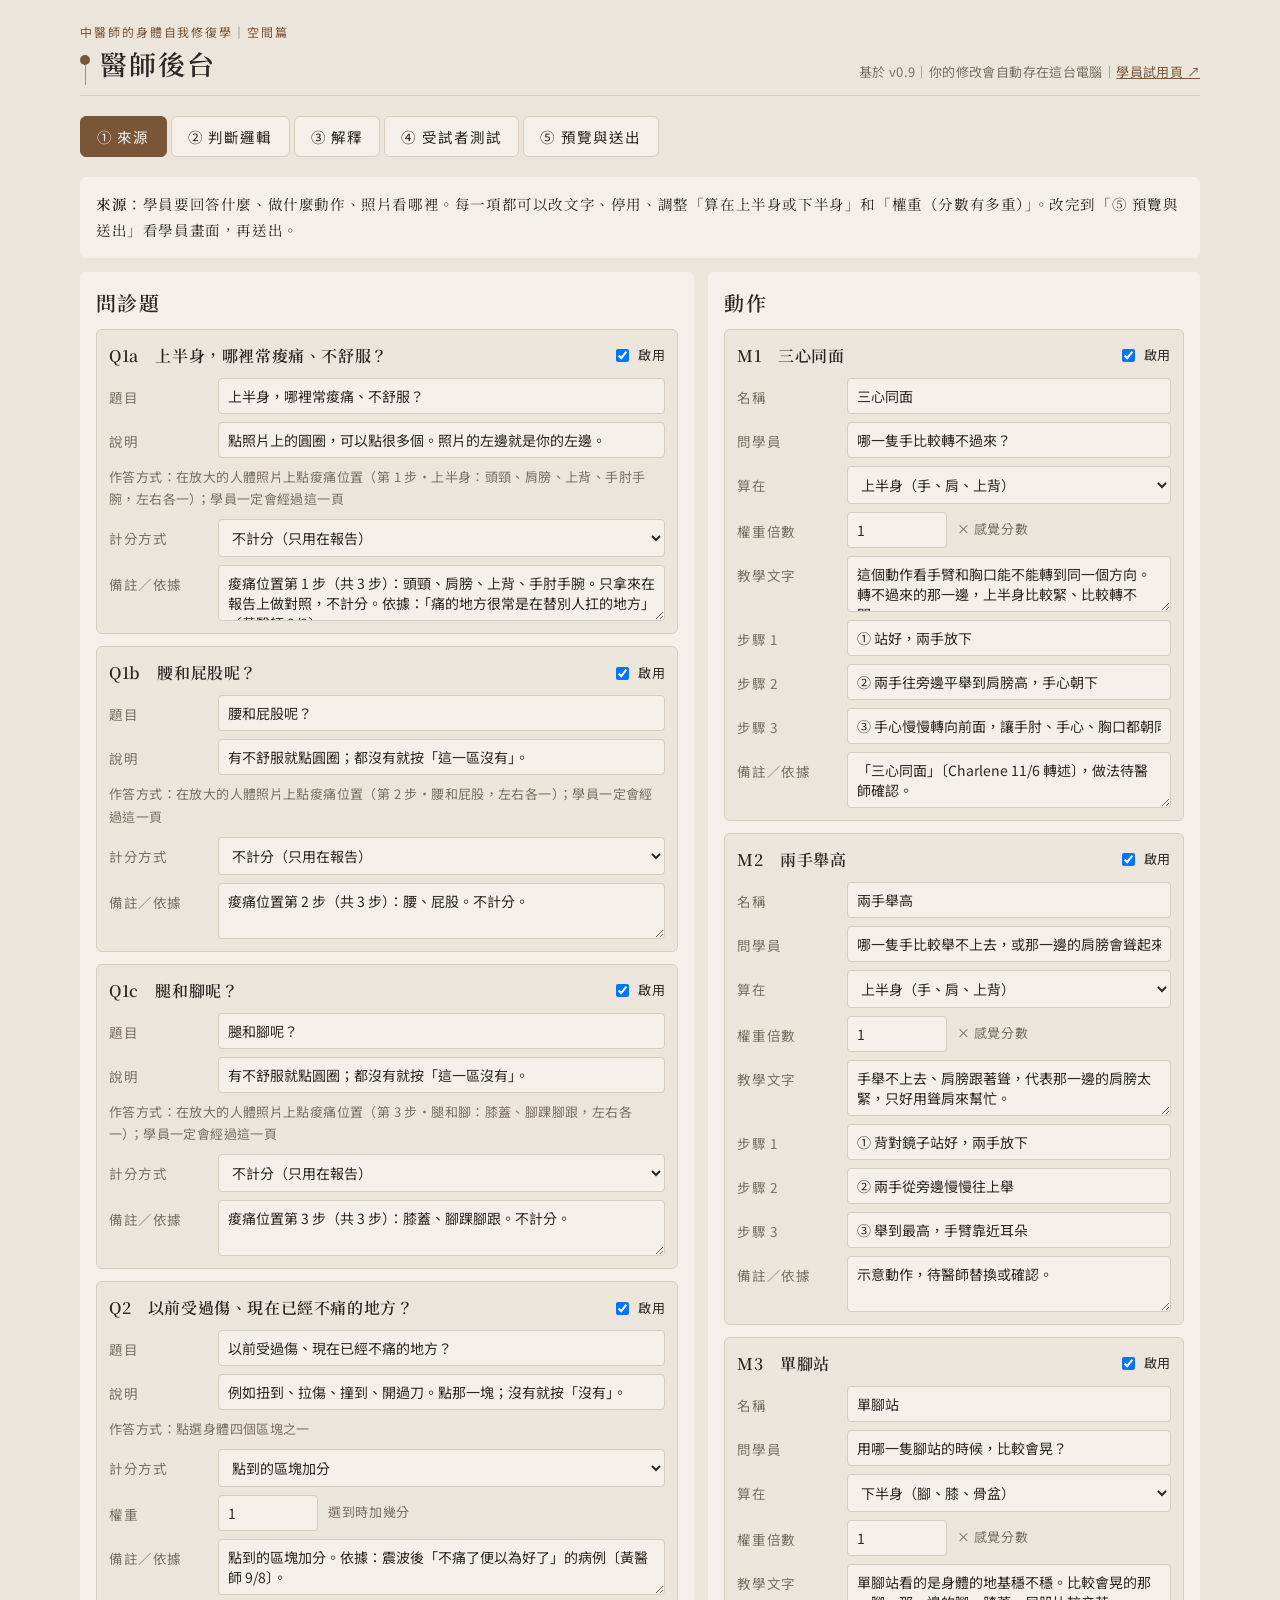
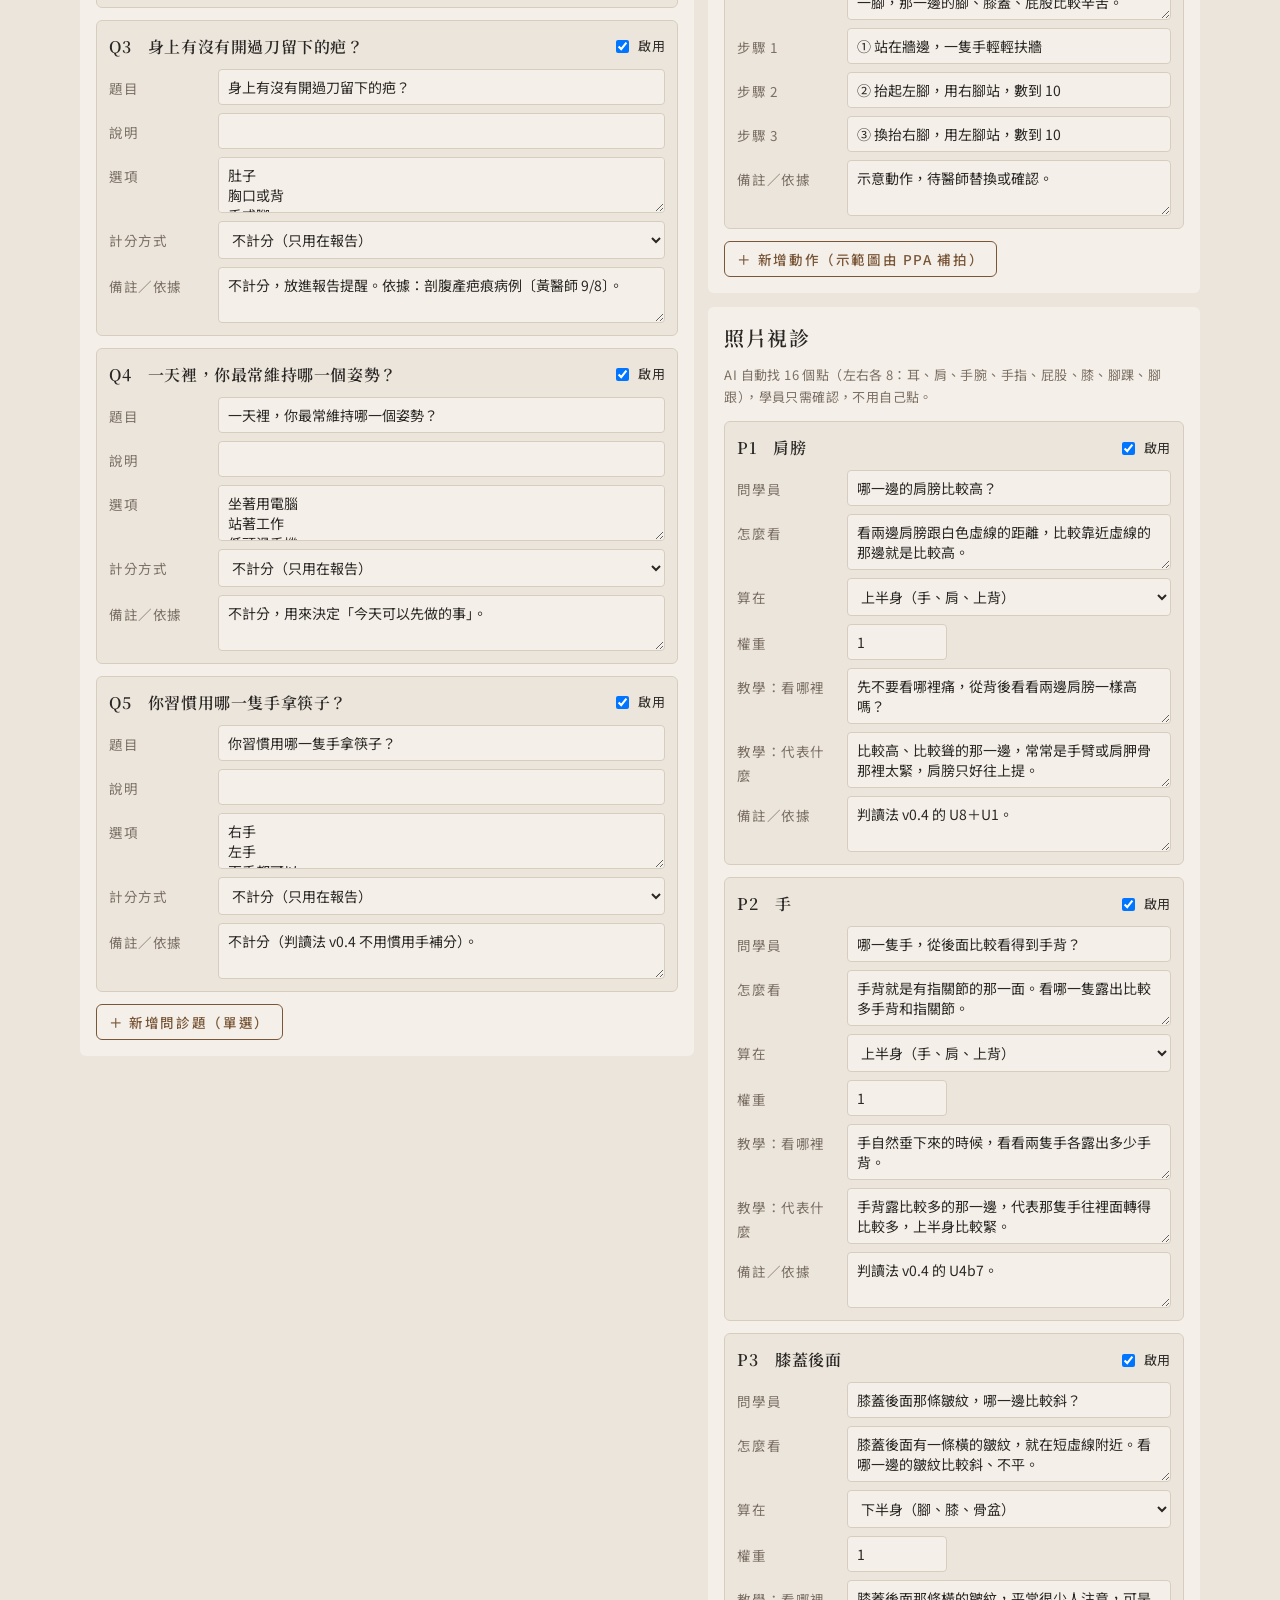
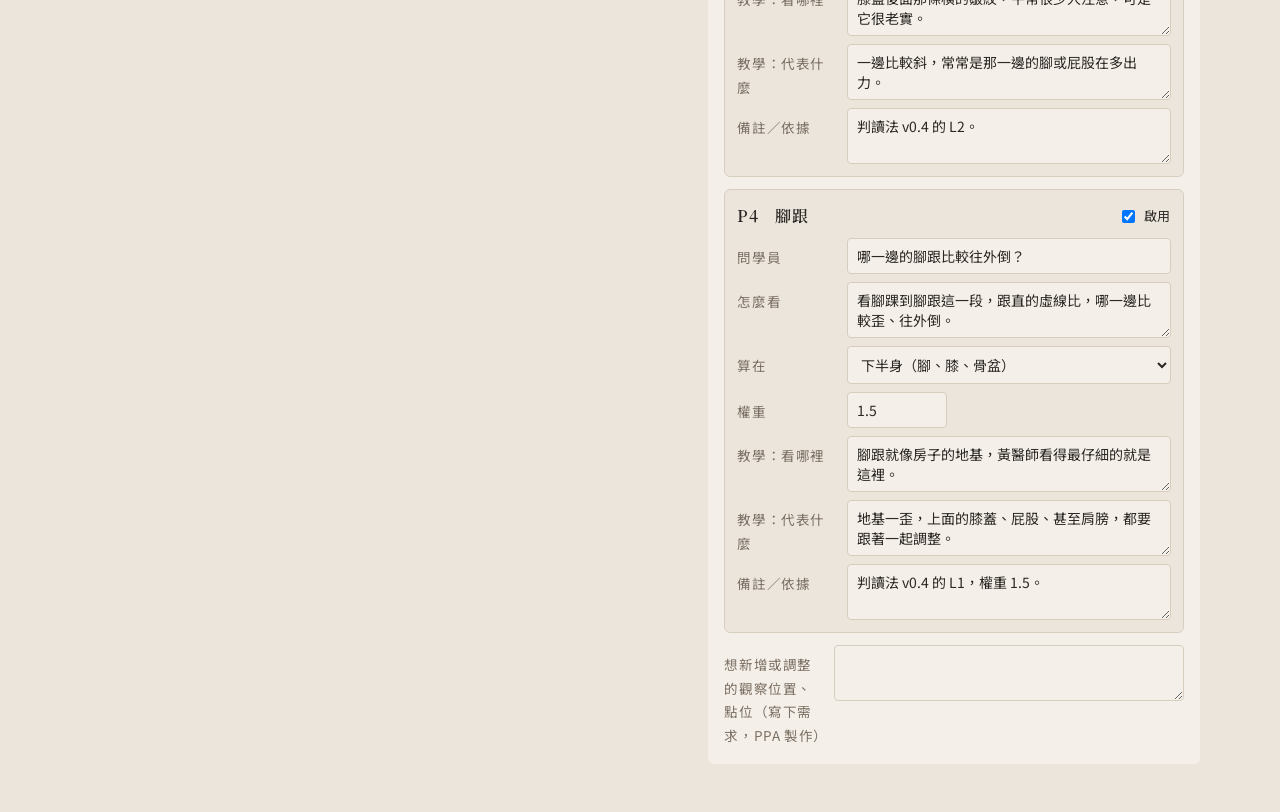
==== doctor.html @ a57c7f69 "v0.9：痠痛位置改成三個必經步驟（上半身→腰和屁股→腿和腳），醫師後台與舊草稿同步 Co-Authored-By: Claude Opus 5.5 <noreply@anthropic.com>" ====
<!doctype html>
<html lang="zh-Hant">
<head>
<meta charset="utf-8">
<meta name="viewport" content="width=device-width,initial-scale=1,viewport-fit=cover">
<title>時空身體地圖・空間篇｜醫師後台</title>
<meta name="robots" content="noindex">
<link rel="stylesheet" href="https://fonts.googleapis.com/css2?family=Noto+Sans+TC:wght@400;500&family=Noto+Serif+TC:wght@400;500;600&display=swap">
<link rel="stylesheet" href="style.css">
<style>
body{font-size:15px;padding-bottom:40px}
.wrap{max-width:1120px;margin:0 auto;display:flex;flex-direction:column;gap:14px}
.hd{display:flex;flex-wrap:wrap;justify-content:space-between;align-items:flex-end;gap:10px;border-bottom:1px solid var(--line);padding-bottom:12px}
.tabs{display:flex;gap:4px;flex-wrap:wrap;position:sticky;top:0;z-index:5;background:var(--bg);padding:6px 0}
.tabs button{font-family:var(--fu);font-size:14.5px;letter-spacing:.08em;background:var(--paper);color:var(--ink);border:1px solid var(--line);border-radius:6px;padding:9px 16px;cursor:pointer}
.tabs button[aria-pressed="true"]{background:var(--brown);color:var(--paper);border-color:var(--brown)}
.intro{background:var(--paper);border-radius:6px;padding:14px 16px;font-size:14.5px;line-height:1.8}
.grid2{display:grid;grid-template-columns:minmax(0,1.25fr) minmax(0,1fr);gap:14px;align-items:start}
.sec{background:var(--paper);border-radius:6px;padding:16px;display:flex;flex-direction:column;gap:12px}
.item{border:1px solid var(--line);border-radius:6px;padding:12px;display:flex;flex-direction:column;gap:8px;background:var(--bg)}
.item.off{opacity:.55}
.item .ih{display:flex;justify-content:space-between;align-items:center;gap:8px;flex-wrap:wrap}
.item .ih b{font-size:16px}
.f{display:grid;grid-template-columns:7.5em 1fr;gap:8px;align-items:start;font-family:var(--fu);font-size:13.5px}
.f>span{color:var(--muted);padding-top:8px}
.f input[type=text],.f input[type=number],.f select,.f textarea{font-family:var(--fu);font-size:14px;width:100%;border:1px solid var(--line);border-radius:4px;padding:7px 9px;background:var(--paper);color:var(--ink)}
.f textarea{min-height:56px}
.f input[type=number]{width:100px}
.inl{display:flex;gap:10px;align-items:center;flex-wrap:wrap}
.tog{font-family:var(--fu);font-size:13px;display:inline-flex;gap:6px;align-items:center;cursor:pointer}
pre.rule{background:#2b2420;color:#f1e4d0;border-radius:6px;padding:14px;font-family:ui-monospace,Menlo,monospace;font-size:12.5px;line-height:1.7;white-space:pre-wrap;margin:0;letter-spacing:0}
.sticky{position:sticky;top:56px}
.addbtn{align-self:flex-start}
.cmpgrid{display:grid;grid-template-columns:repeat(auto-fit,minmax(200px,1fr));gap:10px}
.cmpgrid figure{margin:0;display:flex;flex-direction:column;gap:4px;font-family:var(--fu);font-size:13px}
.cmpgrid img{width:100%;border-radius:4px}
.seg{display:flex;gap:4px}
.seg button{flex:1;font-family:var(--fu);font-size:13px;background:var(--soft);border:1px solid transparent;border-radius:4px;padding:6px;cursor:pointer;color:var(--ink)}
.seg button[aria-pressed="true"]{background:var(--brown2);border-color:var(--brown)}
.tbl{width:100%;border-collapse:collapse;font-family:var(--fu);font-size:13px}
.tbl th,.tbl td{border-bottom:1px solid var(--line);padding:6px;text-align:left;vertical-align:top}
.ok{color:#3c7a4e} .bad{color:#b1463a}
.kpi{display:flex;gap:10px;flex-wrap:wrap}
.kpi div{background:var(--soft);border-radius:6px;padding:10px 14px;font-family:var(--fu);font-size:13px;color:var(--muted)}
.kpi b{display:block;font-size:24px;color:var(--ink);font-weight:500}
.diff{font-family:var(--fu);font-size:13px;white-space:pre-wrap;background:var(--soft);border-radius:6px;padding:12px;max-height:340px;overflow:auto;line-height:1.7}
#cv{max-width:100%;max-height:420px;display:block;border-radius:6px}
@media (max-width:860px){.grid2{grid-template-columns:1fr}.sticky{position:static}}
</style>
</head>
<body>
<div class="wrap" id="app"></div>
<script src="config.js"></script>
<script src="engine.js"></script>
<script>
const DRAFT='sk_cfg_draft', TESTS='sk_doc_tests';
let CFG = migrateCfg(ls(DRAFT)) || clone(window.DEFAULT_CONFIG);
const D = window.DEFAULT_CONFIG;
const T = {tab:'src', by: ls('sk_doc_name')||'', img:null, lm:null, crops:null, cmp:{}, a:{}, mv:{}, code:'', docJ:null, note:''};
Tele.init(CFG.version+'-doctor','醫師後台');
const save = () => { ls(DRAFT, CFG); };
const getP = (o,p) => p.split('.').reduce((x,k)=>x==null?x:x[k], o);
function setP(o,p,v){ const ks=p.split('.'); let x=o; ks.slice(0,-1).forEach(k=>{ if(x[k]==null) x[k]={}; x=x[k]; }); x[ks[ks.length-1]]=v; }
const QSEL = (path, val, extra='') => `<select data-p="${path}">${extra}${QUADS.map(q=>`<option value="${q}" ${val===q?'selected':''}>${QN[q]}</option>`).join('')}</select>`;
const fld = (label, path, type='text', o={}) => { const v=getP(CFG,path);
  if(type==='area') return `<label class="f"><span>${label}</span><textarea data-p="${path}">${esc(v)}</textarea></label>`;
  if(type==='lines') return `<label class="f"><span>${label}</span><textarea data-p="${path}" data-t="lines" placeholder="一行一個">${esc((v||[]).join('\n'))}</textarea></label>`;
  if(type==='num') return `<label class="f"><span>${label}</span><div class="inl"><input type="number" step="${o.step||0.1}" min="${o.min??0}" max="${o.max??10}" data-p="${path}" data-t="num" value="${v}">${o.hint?`<span class="muted sm">${o.hint}</span>`:''}</div></label>`;
  if(type==='half') return `<label class="f"><span>${label}</span><select data-p="${path}"><option value="U" ${v==='U'?'selected':''}>上半身（手、肩、上背）</option><option value="D" ${v==='D'?'selected':''}>下半身（腳、膝、骨盆）</option></select></label>`;
  return `<label class="f"><span>${label}</span><input type="text" data-p="${path}" value="${esc(v)}"></label>`; };
const tog = (path, label='啟用') => `<label class="tog"><input type="checkbox" data-p="${path}" data-t="bool" ${getP(CFG,path)?'checked':''}> ${label}</label>`;

function render(){
  const tabs=[['src','① 來源'],['logic','② 判斷邏輯'],['exp','③ 解釋'],['test','④ 受試者測試'],['send','⑤ 預覽與送出']];
  const body={src:vSrc, logic:vLogic, exp:vExp, test:vTest, send:vSend}[T.tab]();
  $('#app').innerHTML = `<div class="hd"><div><span class="kicker">中醫師的身體自我修復學｜空間篇</span><h1 class="mark">醫師後台</h1></div>
    <div class="ui sm muted">基於 ${esc(CFG.version)}｜你的修改會自動存在這台電腦｜<a href="index.html" target="_blank" style="color:var(--brown)">學員試用頁 ↗</a></div></div>
    <div class="tabs">${tabs.map(([k,t])=>`<button data-tab="${k}" aria-pressed="${T.tab===k}">${t}</button>`).join('')}</div>${body}`;
  Tele.screen('doctor-'+T.tab); afterRender();
}
function vSrc(){ const s=CFG.sources;
  return `<div class="intro"><b>來源</b>：學員要回答什麼、做什麼動作、照片看哪裡。每一項都可以改文字、停用、調整「算在上半身或下半身」和「權重（分數有多重）」。改完到「⑤ 預覽與送出」看學員畫面，再送出。</div>
  <div class="grid2"><div class="sec"><h2>問診題</h2>
    ${s.questions.map((q,i)=>{ const P='sources.questions.'+i, sc=q.score||{mode:'none'}; return `<div class="item ${q.enabled?'':'off'}"><div class="ih"><b>${q.id}　${esc(q.t)}</b>${tog(P+'.enabled')}</div>
      ${fld('題目',P+'.t')}${fld('說明',P+'.sub')}
      ${q.type==='choice'||q.type==='pics'?fld('選項',P+'.o','lines'):`<p class="muted sm ui">作答方式：${q.type==='bodymap'?'在放大的人體照片上點痠痛位置（'+['第 1 步・上半身：頭頸、肩膀、上背、手肘手腕','第 2 步・腰和屁股','第 3 步・腿和腳：膝蓋、腳踝腳跟'][q.zone||0]+'，左右各一）；學員一定會經過這一頁':'點選身體四個區塊之一'}</p>`}
      <label class="f"><span>計分方式</span><select data-p="${P}.score.mode" data-rerender="1">
        <option value="none" ${sc.mode==='none'?'selected':''}>不計分（只用在報告）</option>
        ${q.type==='quadmap'?`<option value="quad" ${sc.mode==='quad'?'selected':''}>點到的區塊加分</option>`:''}
        ${q.type==='choice'?`<option value="map" ${sc.mode==='map'?'selected':''}>每個選項對應一個區塊</option>`:''}</select></label>
      ${sc.mode!=='none'?fld('權重',P+'.score.w','num',{hint:'選到時加幾分'}):''}
      ${sc.mode==='map'?(q.o||[]).map(o=>`<label class="f"><span>「${esc(o)}」→</span><select data-p="${P}.score.map.${o}"><option value="">不加分</option>${QUADS.map(x=>`<option value="${x}" ${(sc.map||{})[o]===x?'selected':''}>${QN[x]}</option>`).join('')}</select></label>`).join(''):''}
      ${fld('備註／依據',P+'.note','area')}</div>`; }).join('')}
    <button class="btn ghost small addbtn" data-act="addQ">＋ 新增問診題（單選）</button></div>
  <div style="display:flex;flex-direction:column;gap:14px">
    <div class="sec"><h2>動作</h2>
    ${s.moves.map((m,i)=>{ const P='sources.moves.'+i; return `<div class="item ${m.enabled?'':'off'}"><div class="ih"><b>${m.id}　${esc(m.name)}</b>${tog(P+'.enabled')}</div>
      ${fld('名稱',P+'.name')}${fld('問學員',P+'.ask')}${fld('算在',P+'.half','half')}${fld('權重倍數',P+'.w','num',{hint:'× 感覺分數'})}${fld('教學文字',P+'.teach','area')}
      ${(m.frames||[]).map((fr,j)=>fld('步驟 '+(j+1),P+'.frames.'+j+'.1')).join('')}${fld('備註／依據',P+'.note','area')}</div>`; }).join('')}
    <button class="btn ghost small addbtn" data-act="addM">＋ 新增動作（示範圖由 PPA 補拍）</button></div>
    <div class="sec"><h2>照片視診</h2><p class="muted sm ui">${esc(s.photoNotes)}</p>
    ${s.compares.map((c,i)=>{ const P='sources.compares.'+i; return `<div class="item ${c.enabled?'':'off'}"><div class="ih"><b>${c.id}　${esc(c.name)}</b>${tog(P+'.enabled')}</div>
      ${fld('問學員',P+'.ask')}${fld('怎麼看',P+'.how','area')}${fld('算在',P+'.half','half')}${fld('權重',P+'.w','num')}${fld('教學：看哪裡',P+'.see','area')}${fld('教學：代表什麼',P+'.mean','area')}${fld('備註／依據',P+'.note','area')}</div>`; }).join('')}
    ${fld('想新增或調整的觀察位置、點位（寫下需求，PPA 製作）','sources.photoRequest','area')}</div>
  </div></div>`; }
function vLogic(){ const L=CFG.logic;
  return `<div class="intro"><b>判斷邏輯</b>：所有答案怎麼變成「哪一區最辛苦」。左邊調數字，右邊即時顯示目前的規則（像程式碼一樣，一條一條列出）。想看實際受試者怎麼被算，到「④ 受試者測試」。</div>
  <div class="grid2"><div class="sec"><h2>感覺的分數（動作題）</h2>
    ${Object.keys(L.feelWeight).map(k=>fld('「'+k+'」','logic.feelWeight.'+k,'num',{step:0.1,max:3})).join('')}
    <h2>電腦自動量的角度</h2><div class="inl">${tog('logic.aiMeasure.enabled','使用電腦量的肩膀、骨盆傾斜')}</div>
    ${fld('權重','logic.aiMeasure.w','num',{step:0.1,max:3,hint:'照片量角度誤差大，建議小'})}${fld('角度門檻（度）','logic.aiMeasure.minDeg','num',{step:0.5,max:15})}
    <h2>判定門檻</h2>${fld('最低辛苦指數','logic.minScore','num',{step:0.05,max:1,hint:'0.2 = 20 分'})}${fld('至少幾種來源同向','logic.minAgree','num',{step:1,min:1,max:3,hint:'回答、動作、照片三種'})}
    ${fld('想調整但這裡做不到的邏輯（寫下來）','logic.note','area')}</div>
  <div class="sec sticky"><h2>目前的規則</h2><pre class="rule" id="rules">${esc(rulesText(CFG))}</pre></div></div>`; }
function vExp(){ const E=CFG.explain, unitSel=(p,v)=>`<label class="f"><span>優先看的章節</span><select data-p="${p}">${E.units.map(u=>`<option value="${u.id}" ${v===u.id?'selected':''}>${u.id} ${esc(u.name)}</option>`).join('')}</select></label>`;
  return `<div class="intro"><b>解釋</b>：判斷出來之後，報告怎麼用白話告訴學員結論、先看哪一章、今天可以先做什麼。</div>
  <div class="grid2"><div class="sec"><h2>四個區塊的結論</h2>
    ${QUADS.map(q=>{ const P='explain.quadrants.'+q; return `<div class="item"><div class="ih"><b>最辛苦＝${QN[q]}</b></div>${fld('白話的區域',P+'.area')}${fld('一句話結論',P+'.say','area')}${unitSel(P+'.unit',E.quadrants[q].unit)}${fld('今天可以先做',P+'.todo','area')}</div>`; }).join('')}
    <div class="item"><div class="ih"><b>不明顯（沒有通過判定）</b></div>${fld('一句話結論','explain.none.say','area')}${unitSel('explain.none.unit',E.none.unit)}${fld('今天可以先做','explain.none.todo','area')}</div></div>
  <div style="display:flex;flex-direction:column;gap:14px"><div class="sec"><h2>課程章節</h2>
    ${E.units.map((u,i)=>`<div class="item"><div class="ih"><b>${u.id}</b></div>${fld('章節','explain.units.'+i+'.ch')}${fld('單元名稱','explain.units.'+i+'.name')}${fld('為什麼看','explain.units.'+i+'.why','area')}</div>`).join('')}
    <button class="btn ghost small addbtn" data-act="addU">＋ 新增章節</button></div>
    <div class="sec"><h2>依「最常維持的姿勢」給的建議</h2>${Object.keys(E.fixedTodo).map(k=>fld(k,'explain.fixedTodo.'+k,'area')).join('')}</div>
    <div class="sec"><h2>其他文字</h2>${Object.keys(E.feelText).map(k=>fld('感覺「'+k.slice(0,4)+'」','explain.feelText.'+k,'area')).join('')}${fld('睡前動作說明','explain.nightMove','area')}${fld('不是診斷的提醒','explain.disclaimer','area')}</div></div></div>`; }
function testInputs(){
  const s=CFG.sources, qs=s.questions.filter(q=>q.enabled&&q.score&&q.score.mode!=='none'), ms=s.moves.filter(m=>m.enabled), feel=Object.keys(CFG.logic.feelWeight);
  return `${qs.map(q=>`<label class="f"><span>${q.id} ${esc(q.t.slice(0,10))}</span><select data-tq="${q.key}"><option value="">（沒有／未答）</option>${q.score.mode==='quad'?QUADS.map(x=>`<option value="${x}" ${T.a[q.key]===x?'selected':''}>${QN[x]}</option>`).join(''):(q.o||[]).map(o=>`<option ${T.a[q.key]===o?'selected':''}>${esc(o)}</option>`).join('')}</select></label>`).join('')}
    ${ms.map(m=>{ const v=T.mv[m.id]||{}; return `<label class="f"><span>${m.id} ${esc(m.name)}</span><div class="inl"><select data-tm="${m.id}" data-k="side">${['','左邊','右邊','兩邊差不多','兩邊都很難'].map(o=>`<option value="${o}" ${v.side===o?'selected':''}>${o||'（未做）'}</option>`).join('')}</select><select data-tm="${m.id}" data-k="feel">${['',...feel].map(o=>`<option value="${o}" ${v.feel===o?'selected':''}>${o||'（感覺）'}</option>`).join('')}</select></div></label>`; }).join('')}`; }
function vTest(){
  const tests=ls(TESTS)||[], agree=tests.filter(t=>t.agree).length;
  return `<div class="intro"><b>受試者測試</b>：用診間受試者的背面照和回答，跑一次目前的判斷，再跟你自己的判斷比對。<b>照片只在你這台電腦裡處理，不會上傳</b>；送出的只有代號、答案、分數和你的判斷。改了「① 來源」或「② 判斷邏輯」後，可以按「用目前設定重算全部」看一致率有沒有變好。</div>
  <div class="grid2"><div class="sec">
    <div class="inl"><label class="f" style="flex:1"><span>受試者代號</span><input type="text" id="tcode" value="${esc(T.code)}" placeholder="例如 C01（不要寫姓名）"></label></div>
    <div class="inl"><label class="btn small" for="tfile">選受試者背面照</label><input type="file" id="tfile" accept="image/*"><button class="btn ghost small" data-act="tdemo">用示範照片</button><span class="muted sm ui" id="tmsg"></span></div>
    ${T.img?`<canvas id="cv"></canvas><p class="muted sm ui">點位不對可以拖曳；拖完會自動更新下面的放大圖。</p>
      <div class="cmpgrid">${CFG.sources.compares.filter(c=>c.enabled).map(c=>{ const cr=T.crops&&T.crops[c.key], v=T.cmp[c.key]; return `<figure>${cr?(cr.one?`<img src="${cr.one}" alt="">`:`<div class="pair"><img src="${cr.L}" alt=""><img src="${cr.R}" alt=""></div>`):''}<span><b>${c.id}</b> ${esc(c.ask)}</span><div class="seg">${[['L','左'],['R','右'],['=','差不多']].map(([k,t])=>`<button data-tc="${c.key}" data-v="${k}" aria-pressed="${v===k}">${t}</button>`).join('')}</div></figure>`; }).join('')}</div>`:'<p class="muted sm ui">還沒選照片。也可以不用照片，只用問診和動作測試。</p>'}
    <h3>問診與動作</h3>${testInputs()}
  </div>
  <div class="sec sticky" id="tres"></div></div>
  <div class="sec"><div class="ih" style="display:flex;justify-content:space-between;align-items:center;flex-wrap:wrap;gap:8px"><h2>測試紀錄</h2><div class="inl"><button class="btn ghost small" data-act="rescore">用目前設定重算全部</button><button class="btn ghost small" data-act="cleartests">清空（只清這台電腦）</button></div></div>
    <div class="kpi"><div>測試人數<b>${tests.length}</b></div><div>一致<b>${agree}</b></div><div>一致率<b>${tests.length?Math.round(agree/tests.length*100)+'%':'—'}</b></div><div>11/9 過關線<b>70%</b></div></div>
    <div style="overflow-x:auto"><table class="tbl"><tr><th>代號</th><th>時間</th><th>工具判斷</th><th>醫師判斷</th><th>結果</th><th>重算後</th><th>備註</th></tr>
    ${tests.map(t=>`<tr><td>${esc(t.code)}</td><td>${esc(t.when)}</td><td>${esc(t.tool)}</td><td>${esc(t.doc)}</td><td class="${t.agree?'ok':'bad'}">${t.agree?'一致':'不一致'}</td><td>${t.re?`<span class="${t.re.agree?'ok':'bad'}">${esc(t.re.tool)}｜${t.re.agree?'一致':'不一致'}</span>`:''}</td><td>${esc(t.note)}</td></tr>`).join('')||'<tr><td colspan="7" class="muted">還沒有測試紀錄</td></tr>'}</table></div></div>`; }
function testAns(){ return {a:T.a, mv:T.mv, cmp:T.img?T.cmp:null, meas:T.img&&T.lm?measure(T.lm):null}; }
async function renderTestResult(){ const box=$('#tres'); if(!box) return; const r=score(CFG, testAns()); await demoP;
  const img=T.img||DEMO_IMG, lm=T.img?T.lm:DEMO_LM;
  box.innerHTML = `<h2>這位受試者的結果</h2><div style="display:flex;gap:12px;align-items:flex-start;flex-wrap:wrap"><img src="${quadPhoto(img,lm,r.qs,r.main,360,true)}" style="width:170px;border-radius:6px" alt=""><div class="ui"><div class="muted sm">工具判斷</div><div style="font-size:26px;font-family:var(--fs)">${r.main?QN[r.main]:'不明顯'}</div>${r.second?`<div class="muted sm">第二：${QN[r.second]}</div>`:''}</div></div>
    <pre class="rule">${esc(traceText(CFG,r))}</pre>
    <h3>你的判斷（診間觸診／看診）</h3><div class="seg">${[...QUADS,'none'].map(q=>`<button data-act="tdoc" data-v="${q}" aria-pressed="${T.docJ===q}">${q==='none'?'不明顯':QN[q]}</button>`).join('')}</div>
    ${T.docJ?`<p class="ui ${(T.docJ==='none'?!r.main:T.docJ===r.main)?'ok':'bad'}" style="font-size:16px">${(T.docJ==='none'?!r.main:T.docJ===r.main)?'✓ 一致':'✗ 不一致'}</p>`:''}
    <label class="f"><span>備註</span><textarea id="tnote" placeholder="例如：觸診右肩胛很緊、腳跟其實沒歪">${esc(T.note)}</textarea></label>
    <button class="btn" data-act="tsave" ${T.docJ?'':'disabled'}>記錄這筆並送出</button>`; }
function vSend(){ const changes=diffCfg(D, CFG);
  return `<div class="intro"><b>預覽與送出</b>：先「預覽學員畫面」確認改得對，再按「送出給 PressPlay」。送出後 Benson 會收到一封信，附上你改的每一處和完整設定檔，下一版就會照這份更新。</div>
  <div class="grid2"><div class="sec"><h2>你改了這些地方（${changes.length} 處）</h2><div class="diff">${esc(changes.join('\n'))||'還沒有修改'}</div></div>
  <div class="sec"><label class="f"><span>送出人</span><input type="text" id="by" value="${esc(T.by)}" placeholder="例如 黃獻銘醫師"></label>
    <label class="f"><span>給 Benson 的話</span><textarea id="msg" placeholder="想補充的說明（選填）"></textarea></label>
    <button class="btn ghost" data-act="preview">預覽學員畫面（新分頁）</button>
    <button class="btn" data-act="send" ${changes.length?'':'disabled'}>送出給 PressPlay</button>
    <div class="inl"><button class="btn ghost small" data-act="download">下載設定檔</button><label class="btn ghost small" for="cfgfile">讀入設定檔</label><input type="file" id="cfgfile" accept="application/json"><button class="btn ghost small" data-act="reset">全部還原成預設</button></div></div></div>`; }
// ---------- 變更摘要 ----------
const LBL={t:'題目',sub:'說明',o:'選項',name:'名稱',ask:'問學員',how:'怎麼看',half:'算在',w:'權重',teach:'教學文字',see:'教學：看哪裡',mean:'教學：代表什麼',enabled:'啟用',note:'備註',area:'白話區域',say:'一句話結論',unit:'優先章節',todo:'今天可以先做',ch:'章節',why:'為什麼看',mode:'計分方式',minScore:'最低辛苦指數',minAgree:'至少幾種來源同向',minDeg:'角度門檻',photoRequest:'照片點位需求',nightMove:'睡前動作說明',disclaimer:'不是診斷的提醒'};
function flat(o, pre, out){ if(Array.isArray(o)&&o.length&&typeof o[0]==='object'&&!Array.isArray(o[0])&&o[0].id){ o.forEach(x=>flat(x, pre+'〔'+x.id+'〕', out)); return out; }
  if(o&&typeof o==='object'&&!Array.isArray(o)){ Object.keys(o).forEach(k=>flat(o[k], pre?pre+'.'+k:k, out)); return out; } out[pre]=o; return out; }
const SEC={questions:'問診',moves:'動作',compares:'照片',units:'章節',quadrants:'結論',feelWeight:'感覺分數',aiMeasure:'電腦量角度',fixedTodo:'姿勢建議',feelText:'感覺說明',score:'計分',map:'對應',none:'不明顯',frames:'步驟'};
const nice = p => p.replace(/^(sources|logic|explain)\./,'').split('.').map(k=>LBL[k]||SEC[k]||QN[k]||(/^\d+$/.test(k)?'':k)).filter(Boolean).join(' ').replace(/\s+〔/g,'〔').trim();
const show = v => Array.isArray(v)?v.map(x=>Array.isArray(x)?x[1]:x).join('／'):typeof v==='boolean'?(v?'是':'否'):v==null?'（無）':String(v);
function diffCfg(a,b){ const A=flat(a,'',{}), B=flat(b,'',{}), keys=[...new Set([...Object.keys(A),...Object.keys(B)])].filter(k=>k!=='version'), out=[];
  keys.forEach(k=>{ if(JSON.stringify(A[k])!==JSON.stringify(B[k])){ if(!(k in A)) out.push(`＋ 新增｜${nice(k)}：${show(B[k])}`); else if(!(k in B)) out.push(`－ 刪除｜${nice(k)}`); else out.push(`✎ ${nice(k)}\n    原本：${show(A[k])}\n    改成：${show(B[k])}`); } }); return out; }
// ---------- 事件 ----------
document.addEventListener('input', e=>{ const el=e.target, p=el.dataset.p; if(!p) return; let v=el.type==='checkbox'?el.checked:el.value; if(el.dataset.t==='num') v=parseFloat(v)||0; if(el.dataset.t==='lines') v=v.split('\n').map(x=>x.trim()).filter(Boolean);
  setP(CFG,p,v); save(); const r=$('#rules'); if(r) r.textContent=rulesText(CFG); if(el.dataset.rerender||el.dataset.t==='bool') render(); });
document.addEventListener('change', async e=>{ const el=e.target;
  if(el.dataset.tq!=null){ T.a[el.dataset.tq]=el.value||undefined; renderTestResult(); return; }
  if(el.dataset.tm){ const m=T.mv[el.dataset.tm]||(T.mv[el.dataset.tm]={}); m[el.dataset.k]=el.value||undefined; renderTestResult(); return; }
  if(el.id==='tfile'&&el.files[0]){ $('#tmsg').textContent='AI 找點中⋯（照片不會上傳）'; const c=await fileToCanvas(el.files[0]), d=await detect(c); T.img=c; T.lm=d.lm; T.cmp={}; const m=makeCrops(c,d.lm); T.crops=m.crops; Tele.ev('test_photo',{k:d.ai}); render(); return; }
  if(el.id==='cfgfile'&&el.files[0]){ try{ const j=JSON.parse(await el.files[0].text()); if(j.sources&&j.logic&&j.explain){ CFG=j; save(); render(); alert2('已讀入設定檔'); } }catch(err){ alert2('這個檔案讀不出來'); } return; }
  if(el.id==='tcode') T.code=el.value; if(el.id==='by'){ T.by=el.value; ls('sk_doc_name',T.by); }
});
document.addEventListener('click', async e=>{ const b=e.target.closest('[data-tab],[data-act],[data-tc]'); if(!b) return;
  if(b.dataset.tab){ T.tab=b.dataset.tab; render(); return; }
  if(b.dataset.tc){ T.cmp[b.dataset.tc]=b.dataset.v; b.parentNode.querySelectorAll('button').forEach(x=>x.setAttribute('aria-pressed',String(x===b))); renderTestResult(); return; }
  const a=b.dataset.act;
  if(a==='addQ'){ const n=CFG.sources.questions.length+1; CFG.sources.questions.push({id:'Q'+n+'n', enabled:true, key:'q'+Date.now().toString(36), type:'choice', t:'新的問題', sub:'', o:['是','否'], score:{mode:'none',w:1,map:{}}, note:'醫師新增'}); save(); render(); return; }
  if(a==='addM'){ const n=CFG.sources.moves.length+1; CFG.sources.moves.push({id:'M'+n+'n', enabled:true, name:'新的動作', half:'U', w:1, frames:[], ask:'哪一邊比較卡？', teach:'', note:'醫師新增，示範圖由 PPA 補拍'}); save(); render(); return; }
  if(a==='addU'){ CFG.explain.units.push({id:'U'+(CFG.explain.units.length+1), ch:'', name:'新的章節', why:''}); save(); render(); return; }
  if(a==='tdemo'){ await demoP; const c=document.createElement('canvas'); c.width=DEMO_IMG.width; c.height=DEMO_IMG.height; c.getContext('2d').drawImage(DEMO_IMG,0,0); T.img=c; T.lm=clone(DEMO_LM); T.cmp={}; T.crops=makeCrops(c,T.lm).crops; render(); return; }
  if(a==='tdoc'){ T.docJ=b.dataset.v; T.note=($('#tnote')||{}).value||T.note; renderTestResult(); return; }
  if(a==='tsave'){ T.code=$('#tcode').value.trim()||('受試者'+((ls(TESTS)||[]).length+1)); T.note=$('#tnote').value; const r=score(CFG,testAns()), tool=r.main?QN[r.main]:'不明顯', doc=T.docJ==='none'?'不明顯':QN[T.docJ], agree=tool===doc;
    const rec={code:T.code, when:new Date().toLocaleString('zh-TW',{hour12:false}), tool, doc, agree, note:T.note, input:clone(testAns()), scores:QUADS.map(k=>Math.round(r.qs[k]*100))};
    const L=ls(TESTS)||[]; L.push(rec); ls(TESTS,L); const ok=await api({type:'doctor_test', by:T.by||'（未填）', ver:CFG.version, test:{code:rec.code, tool, doc, agree, scores:rec.scores, input:{a:T.a, mv:T.mv, cmp:T.cmp}, note:T.note}});
    alert2(ok?'已記錄並送出':'已記錄在這台電腦（目前送不出去）'); T.docJ=null; T.note=''; T.a={}; T.mv={}; T.cmp={}; T.img=null; T.code=''; render(); return; }
  if(a==='rescore'){ const L=(ls(TESTS)||[]).map(t=>{ const r=score(CFG,t.input), tool=r.main?QN[r.main]:'不明顯'; return {...t, re:{tool, agree:tool===t.doc}}; }); ls(TESTS,L); const n=L.filter(t=>t.re.agree).length; render(); alert2(`用目前設定重算：一致 ${n} / ${L.length}（${L.length?Math.round(n/L.length*100):0}%）`); return; }
  if(a==='cleartests'){ if(b.dataset.sure){ ls(TESTS,null); render(); } else { b.dataset.sure='1'; b.textContent='再按一次確認清空'; } return; }
  if(a==='preview'){ ls(PREVIEW_KEY,CFG); Tele.ev('preview'); window.open('index.html?preview=1','_blank'); return; }
  if(a==='download'){ const blob=new Blob([JSON.stringify(CFG,null,2)],{type:'application/json'}), u=URL.createObjectURL(blob), l=document.createElement('a'); l.href=u; l.download='空間篇設定_'+new Date().toISOString().slice(0,10)+'.json'; l.click(); return; }
  if(a==='reset'){ if(b.dataset.sure){ CFG=clone(D); save(); render(); } else { b.dataset.sure='1'; b.textContent='再按一次確認還原'; } return; }
  if(a==='send'){ T.by=$('#by').value.trim(); if(!T.by){ alert2('請先填送出人'); return; } ls('sk_doc_name',T.by); const changes=diffCfg(D,CFG), msg=$('#msg').value.trim();
    const ok=await api({type:'config', by:T.by, ver:CFG.version, count:changes.length, summary:(msg?'給 Benson 的話：'+msg+'\n\n':'')+changes.join('\n'), config:CFG}); Tele.ev('config_send',{k:String(changes.length)});
    alert2(ok?'已送出，謝謝醫師！Benson 會收到你的修改。':'目前送不出去，請按「下載設定檔」用 LINE 傳給 Benson'); return; }
});
function alert2(t){ let el=$('#toast'); if(!el){ el=document.createElement('div'); el.id='toast'; el.className='toast'; document.body.appendChild(el); } el.textContent=t; el.hidden=false; clearTimeout(window._tt); window._tt=setTimeout(()=>el.hidden=true,3200); }
function afterRender(){ if(T.tab==='test'){ if(T.img) drawPointsOn($('#cv'), T.img, T.lm, ()=>{ T.crops=makeCrops(T.img,T.lm).crops; render(); }); renderTestResult(); } }
render();
</script>
</body>
</html>
---- style.css ----
/* 版面：仿鍼還衛教圖卡──米色紙面、深咖啡宋體、細線＋圓點。每一頁盡量一個手機畫面看完；報告書一頁一頁翻。 */
:root{
  --bg:#ebe5dc; --paper:#f4f0e9; --ink:#2b2724; --muted:#7c7064; --line:#d6cdbf;
  --brown:#7a5638; --brown2:#e5dacb; --gold:#a5814f; --soft:#efe8de; --q0:#e2d8ca; --q1:#7a5638;
  --fs:"Noto Serif TC","Songti TC","PMingLiU",serif; --fu:"Noto Sans TC",-apple-system,"PingFang TC",sans-serif;
}
@media (prefers-color-scheme: dark){:root:not([data-theme="light"]){
  --bg:#1e1a17; --paper:#28231f; --ink:#ece4d9; --muted:#a99b8b; --line:#3b332c; --brown:#c79d74; --brown2:#3a2f25; --gold:#c9a36f; --soft:#2f2924; --q0:#352d26; --q1:#c79d74; color-scheme:dark}}
:root[data-theme="dark"]{
  --bg:#1e1a17; --paper:#28231f; --ink:#ece4d9; --muted:#a99b8b; --line:#3b332c; --brown:#c79d74; --brown2:#3a2f25; --gold:#c9a36f; --soft:#2f2924; --q0:#352d26; --q1:#c79d74; color-scheme:dark}
*{box-sizing:border-box}
[hidden]{display:none!important}
img{max-width:100%}
body{background:var(--bg);color:var(--ink);font-family:var(--fs);font-size:16px;line-height:1.75;letter-spacing:.04em;
  padding-left:max(14px,env(safe-area-inset-left,0px));padding-right:max(14px,env(safe-area-inset-right,0px));padding-block:10px 74px}
b{font-weight:600}
.app{max-width:520px;margin:0 auto;display:flex;flex-direction:column;gap:10px}
.top{display:flex;justify-content:space-between;align-items:center;gap:8px;font-family:var(--fu);font-size:13px;color:var(--muted);letter-spacing:.06em;min-height:30px}
.top .r{display:flex;gap:6px}
.top button{font:inherit;background:none;border:1px solid var(--line);color:var(--muted);border-radius:99px;padding:3px 11px;cursor:pointer}
.top button[aria-pressed="true"]{background:var(--brown2);color:var(--brown);border-color:transparent}
.top .bk{border:none;padding:3px 2px;color:var(--brown);font-size:14px}
.stages{display:grid;grid-template-columns:repeat(4,1fr);gap:6px;font-family:var(--fu)}
.stg{display:flex;flex-direction:column;gap:3px;font-size:11.5px;color:var(--muted);text-align:center;letter-spacing:.1em}
.stg i{display:block;height:3px;border-radius:2px;background:var(--line)}
.stg.done i{background:var(--brown)}
.stg.now i{background:linear-gradient(90deg,var(--brown) var(--p,30%),var(--line) var(--p,30%))}
.stg.now{color:var(--ink)}
.card{background:var(--paper);border-radius:6px;padding:18px 16px;display:flex;flex-direction:column;gap:12px;position:relative}
h1,h2,h3{font-family:var(--fs);font-weight:600;margin:0;line-height:1.45;letter-spacing:.07em;text-wrap:balance}
h1{font-size:27px} h2{font-size:20px} h3{font-size:17px}
p{margin:0}
.muted{color:var(--muted);font-size:14.5px}
.sm{font-size:13px}
.ui{font-family:var(--fu);letter-spacing:.03em}
.mono{font-family:var(--fu);font-variant-numeric:tabular-nums}
.kicker{font-family:var(--fu);font-size:12px;letter-spacing:.16em;color:var(--brown)}
.mark{position:relative;padding-left:20px}
.mark::before{content:"";position:absolute;left:0;top:.38em;width:10px;height:10px;border-radius:50%;background:var(--brown)}
.mark::after{content:"";position:absolute;left:4.5px;top:calc(.38em + 10px);width:1px;bottom:-2px;background:var(--brown);opacity:.6}
.vlabel{position:absolute;right:16px;top:18px;writing-mode:vertical-rl;font-family:var(--fs);font-size:20px;letter-spacing:.3em;color:var(--brown)}
.quote{border-left:1px solid var(--brown);padding:1px 0 1px 14px;font-family:var(--fs);font-size:15.5px;line-height:1.8}
.quote small{display:block;font-family:var(--fu);font-size:12px;color:var(--muted);letter-spacing:.1em}
.opts{display:flex;flex-direction:column;gap:8px}
.opts.grid{display:grid;grid-template-columns:1fr 1fr}
.opt{font:inherit;font-size:15.5px;text-align:left;background:var(--soft);color:var(--ink);border:1px solid transparent;border-radius:6px;padding:11px 13px;cursor:pointer;line-height:1.5;display:flex;gap:10px;align-items:center}
.opt:hover{border-color:var(--gold)}
.opt[aria-pressed="true"]{background:var(--brown2);border-color:var(--brown)}
.opt.c{justify-content:center;text-align:center}
.pgrid{display:grid;grid-template-columns:1fr 1fr;gap:8px}
.pcard{font:inherit;cursor:pointer;background:var(--soft);border:1px solid transparent;border-radius:6px;padding:0;overflow:hidden;display:flex;flex-direction:column;text-align:left;color:var(--ink)}
.pcard img{width:100%;aspect-ratio:16/9;object-fit:cover;display:block}
.pcard span{padding:6px 10px;font-size:14px;line-height:1.4}
.pcard[aria-pressed="true"]{border-color:var(--brown);background:var(--brown2)}
.btn{font-family:var(--fu);font-weight:500;letter-spacing:.12em;font-size:15.5px;background:var(--brown);color:var(--paper);border:none;border-radius:6px;padding:13px 16px;cursor:pointer;width:100%;text-align:center;text-decoration:none;display:block}
.btn:disabled{opacity:.35;cursor:default}
.btn.ghost{background:none;color:var(--brown);border:1px solid var(--brown)}
.btn.small{width:auto;padding:7px 12px;font-size:13.5px;display:inline-block}
.row{display:flex;gap:8px}.row>*{flex:1;min-width:0}
button:focus-visible,.opt:focus-visible,textarea:focus-visible,select:focus-visible,a:focus-visible{outline:2px solid var(--gold);outline-offset:2px}
.note{background:var(--brown2);color:var(--ink);border-radius:6px;padding:10px 12px;font-family:var(--fu);font-size:13px;line-height:1.7;letter-spacing:.02em}
.note .h{color:var(--brown);font-size:12px;letter-spacing:.12em;display:block}
.idchip{display:inline-block;font-size:11px;font-family:ui-monospace,Menlo,monospace;background:var(--brown2);color:var(--brown);border-radius:4px;padding:0 5px;margin-left:6px;vertical-align:middle;letter-spacing:0}
.foot{text-align:center;font-family:var(--fs);font-size:12.5px;color:var(--gold);letter-spacing:.14em}
.photo-r{width:100%;border-radius:6px;display:block}
.chip{font-family:var(--fu);font-size:12.5px;padding:2px 9px;border-radius:99px;background:var(--brown2);color:var(--brown)}
.chips{display:flex;flex-wrap:wrap;gap:6px}
.clue{background:var(--soft);border-radius:6px;padding:12px 14px;display:flex;flex-direction:column;gap:6px}
/* 像 GIF 的連續圖 */
.flip{position:relative;height:min(36vh,310px);border-radius:6px;overflow:hidden;background:var(--soft)}
.flip img{position:absolute;inset:0;width:100%;height:100%;object-fit:contain;opacity:0;transition:opacity .6s ease}
.flip img.on{opacity:1}
.flip .cap{position:absolute;left:8px;right:8px;bottom:8px;background:rgba(43,32,24,.8);color:#fff;font-family:var(--fu);font-size:14px;line-height:1.45;padding:6px 10px;border-radius:4px;letter-spacing:.04em}
.flip .fd{position:absolute;top:8px;left:50%;transform:translateX(-50%);display:flex;gap:5px}
.flip .fd i{width:7px;height:7px;border-radius:50%;background:rgba(255,255,255,.55)}
.flip .fd i.on{background:#fff}
.ex2{display:grid;grid-template-columns:1fr 1fr;gap:8px}
.ex2 figure{margin:0;display:flex;flex-direction:column;gap:3px;font-family:var(--fu);font-size:12.5px;text-align:center;color:var(--muted)}
.ex2 img{width:100%;aspect-ratio:16/10;object-fit:cover;border-radius:4px}
.ex2 figure.bad figcaption{color:var(--brown)}
/* 照片上的點選 */
.photomap{position:relative;width:fit-content;margin:0 auto;max-width:100%}
.photomap img{display:block;max-height:min(47vh,420px);width:auto;max-width:100%;border-radius:6px}
.hs{position:absolute;transform:translate(-50%,-50%);width:28px;height:28px;border-radius:50%;border:2px dashed rgba(255,255,255,.95);background:rgba(122,86,56,.25);cursor:pointer;padding:0;box-shadow:0 0 0 1px rgba(0,0,0,.15)}
.hs.on{background:var(--brown);border-style:solid;border-color:#fff}
.hs span{position:absolute;left:50%;top:-22px;transform:translateX(-50%);white-space:nowrap;font-family:var(--fu);font-size:11.5px;background:rgba(43,39,36,.85);color:#fff;border-radius:4px;padding:0 5px}
.qz{position:absolute;border:1px dashed rgba(255,255,255,.8);background:rgba(122,86,56,.08);cursor:pointer;display:flex;align-items:flex-start;justify-content:center;padding-top:8px;font-family:var(--fu);font-size:13px;color:#fff;text-shadow:0 1px 3px rgba(0,0,0,.6)}
.qz.on{background:rgba(122,86,56,.55)}
.koujue{background:var(--soft);border-radius:6px;padding:12px;text-align:center;font-family:var(--fs);font-size:15.5px;line-height:1.9;letter-spacing:.08em}
.koujue small{display:block;font-family:var(--fu);font-size:11.5px;color:var(--brown);letter-spacing:.2em}
.ptstrip{display:flex;gap:8px;overflow-x:auto;scroll-snap-type:x mandatory;padding-bottom:4px}
.ptstrip figure{margin:0;flex:0 0 100px;scroll-snap-align:start;display:flex;flex-direction:column;gap:3px;font-family:var(--fu);font-size:12px;line-height:1.4;color:var(--muted)}
.ptstrip img{width:100px;height:100px;object-fit:cover;border-radius:4px;background:var(--soft)}
.ptstrip b{color:var(--ink);font-weight:500}
.cmpimg{width:100%;border-radius:6px;display:block;max-height:30vh;object-fit:contain;background:var(--soft)}
.pair{display:grid;grid-template-columns:1fr 1fr;gap:8px}
.pair figure{margin:0;display:flex;flex-direction:column;gap:3px;text-align:center;font-family:var(--fu);font-size:13px;color:var(--muted)}
.pair img{width:100%;aspect-ratio:1;object-fit:cover;border-radius:6px;max-height:26vh}
.stagewrap{position:relative;touch-action:none;border-radius:6px;overflow:hidden;background:var(--soft);display:flex;justify-content:center}
.stagewrap canvas{max-width:100%;max-height:min(33vh,300px);display:block}
.timer{font-family:var(--fu);font-variant-numeric:tabular-nums;font-size:26px;text-align:center;color:var(--brown)}
textarea,select{font-family:var(--fu);font-size:15px;width:100%;border:1px solid var(--line);border-radius:6px;padding:10px;background:var(--paper);color:var(--ink)}
textarea{min-height:70px;resize:vertical}
input[type=file]{display:none}
.spin{width:26px;height:26px;border:2px solid var(--line);border-top-color:var(--brown);border-radius:50%;animation:sp 1s linear infinite;margin:0 auto}
@keyframes sp{to{transform:rotate(360deg)}}
.fade{animation:fadeUp .8s ease both}
@keyframes fadeUp{from{opacity:0;transform:translateY(8px)}to{opacity:1;transform:none}}
/* 誇獎 */
.cele{position:fixed;inset:0;display:flex;align-items:center;justify-content:center;z-index:40;pointer-events:none}
.cele .cb{background:var(--paper);border-radius:10px;padding:20px 32px;box-shadow:0 14px 40px rgba(60,40,20,.2);display:flex;flex-direction:column;align-items:center;gap:6px;animation:pop .45s cubic-bezier(.2,1.4,.4,1)}
.cele .cb svg{width:56px;height:56px}
.cele .cb svg circle{fill:var(--brown)}
.cele .cb svg path{stroke:#fff;stroke-width:5;fill:none;stroke-linecap:round;stroke-linejoin:round;stroke-dasharray:40;stroke-dashoffset:40;animation:draw .35s .15s forwards}
.cele .cb p{font-family:var(--fs);font-size:20px;letter-spacing:.12em}
.petal{position:fixed;left:50%;top:50%;width:11px;height:17px;border-radius:12px 0 12px 0;background:var(--c,#b8936a);opacity:0;animation:fly 1.1s ease-out forwards;pointer-events:none;z-index:39}
@keyframes pop{from{transform:scale(.4);opacity:0}to{transform:scale(1);opacity:1}}
@keyframes draw{to{stroke-dashoffset:0}}
@keyframes fly{0%{opacity:1;transform:translate(-50%,-50%) rotate(0)}100%{opacity:0;transform:translate(calc(-50% + var(--x)),calc(-50% + var(--y))) rotate(var(--r))}}
.bigcele{align-items:center;text-align:center}
.ring{width:96px;height:96px}
.ring circle{fill:none;stroke-width:5}
.ring .bg{stroke:var(--line)} .ring .fg{stroke:var(--brown);stroke-linecap:round;transition:stroke-dashoffset 1s ease}
.inter img.hero{width:100%;border-radius:6px;display:block;aspect-ratio:16/10;object-fit:cover;max-height:30vh}
.big{font-family:var(--fs);font-size:17.5px;line-height:1.9}
.dots{display:flex;gap:7px;justify-content:center}
.dots i{width:7px;height:7px;border-radius:50%;background:var(--line)}
.dots i.on{background:var(--brown)}
/* 分析中 */
.scan{align-items:center;text-align:center}
.scanimg{position:relative;height:min(40vh,340px);aspect-ratio:3/5;max-width:100%;border-radius:6px;overflow:hidden;background:#2a2420}
.scanimg img{width:100%;height:100%;object-fit:cover;display:block;opacity:.88}
.scanimg .beam{position:absolute;left:0;right:0;height:60px;top:-60px;background:linear-gradient(180deg,transparent,rgba(214,176,128,.45),transparent);animation:beam 1.6s linear infinite}
.scanimg .grid{position:absolute;inset:0;background-image:linear-gradient(rgba(255,255,255,.08) 1px,transparent 1px),linear-gradient(90deg,rgba(255,255,255,.08) 1px,transparent 1px);background-size:10% 10%}
@keyframes beam{to{top:100%}}
.pct{font-size:36px;color:var(--brown);line-height:1}
.bar{width:100%;max-width:300px;height:3px;background:var(--line);border-radius:2px;overflow:hidden}
.bar i{display:block;height:100%;width:0;background:var(--brown);transition:width .5s ease}
.checks{list-style:none;margin:0;padding:0;display:flex;flex-direction:column;gap:5px;text-align:left;font-family:var(--fu);font-size:13.5px;width:100%;max-width:300px}
.checks li{display:flex;gap:9px;align-items:center;color:var(--muted);opacity:.45;transition:opacity .4s}
.checks li i{width:15px;height:15px;border-radius:50%;border:1px solid var(--line);flex:none;display:flex;align-items:center;justify-content:center;font-style:normal;font-size:10px}
.checks li.run,.checks li.ok{opacity:1;color:var(--ink)}
.checks li.ok i{background:var(--brown);border-color:var(--brown);color:var(--paper)}
/* 報告書（一頁一頁翻） */
.rp{display:flex;flex-direction:column;gap:12px}
.rphead{display:flex;justify-content:space-between;align-items:baseline;gap:8px;font-family:var(--fu);font-size:12px;color:var(--muted)}
.mapimg.small{max-height:26vh}
.mapimg{display:block;margin:0 auto;max-height:min(42vh,400px);width:auto;max-width:100%;border-radius:6px}
.say{font-family:var(--fs);font-size:19px;line-height:1.75;letter-spacing:.05em}
.say em{font-style:normal;color:var(--brown);border-bottom:1px solid var(--brown)}
.sure{display:flex;align-items:center;gap:7px;font-family:var(--fu);font-size:13.5px}
.sure i{width:10px;height:10px;border-radius:50%;background:var(--line);display:inline-block}
.sure i.on{background:var(--brown)}
.quad2{display:grid;grid-template-columns:1fr 1fr;gap:5px;font-family:var(--fu)}
.quad2 div{border-radius:4px;padding:6px;display:flex;flex-direction:column;align-items:center;background:var(--q0);line-height:1.3}
.quad2 div b{font-weight:500;font-size:12.5px}
.quad2 div span{font-size:20px}
.quad2 div.hi{box-shadow:0 0 0 2px var(--brown)}
.carousel{display:flex;gap:10px;overflow-x:auto;scroll-snap-type:x mandatory;padding-bottom:6px;margin:0 -2px}
.carousel>*{flex:0 0 86%;scroll-snap-align:center}
.ccard{background:var(--soft);border-radius:6px;overflow:hidden;display:flex;flex-direction:column}
.ccard>img,.ccard .ev{width:100%;aspect-ratio:16/10;object-fit:cover;display:block}
.ccard .ev{display:grid;grid-template-columns:1fr 1fr;gap:2px}
.ccard .ev img{width:100%;height:100%;object-fit:cover}
.ccard .tx{padding:12px 14px;display:flex;flex-direction:column;gap:6px;font-size:15px}
.ccard .tx b{color:var(--brown)}
.swipehint{font-family:var(--fu);font-size:12px;color:var(--muted);text-align:center}
.units{display:flex;flex-direction:column;gap:8px}
.unit{font:inherit;text-align:left;cursor:pointer;background:var(--soft);color:var(--ink);border:1px solid transparent;border-radius:6px;padding:12px 14px;display:flex;flex-direction:column;gap:2px;line-height:1.5}
.unit b{font-size:15.5px}
.unit .go{font-family:var(--fu);color:var(--brown);font-size:13px}
.unit.main{border-color:var(--brown);background:var(--brown2)}
.tcard{display:grid;grid-template-columns:1fr 1fr;gap:8px}
.tcard div{border-radius:6px;padding:12px 10px;background:var(--soft);display:flex;flex-direction:column;text-align:center}
.tcard div.on{background:var(--brown2)}
.tcard small{font-family:var(--fu);font-size:11.5px;color:var(--muted)}
.tcard b{font-size:22px}
.histrow{display:flex;gap:10px;overflow-x:auto}
.histrow .hm{flex:none;width:76px;display:flex;flex-direction:column;align-items:center;gap:3px;font-family:var(--fu);font-size:11.5px;color:var(--muted)}
.histrow .hm.now{color:var(--brown)}
.histrow img{width:76px;border-radius:4px;display:block}
.code{font-family:ui-monospace,Menlo,monospace;font-size:11.5px;letter-spacing:0;word-break:break-all;background:var(--soft);border-radius:6px;padding:8px;max-height:60px;overflow:auto}
.share-img{display:block;margin:0 auto;max-height:min(26vh,250px);width:auto;max-width:100%;border-radius:6px;box-shadow:0 4px 18px rgba(60,40,20,.15)}
.rpnav{position:fixed;left:0;right:0;bottom:0;z-index:25;background:color-mix(in srgb,var(--bg) 92%,transparent);backdrop-filter:blur(6px);padding:8px max(14px,env(safe-area-inset-right,0px)) calc(8px + env(safe-area-inset-bottom,0px)) max(14px,env(safe-area-inset-left,0px))}
.rpnav .in{max-width:520px;margin:0 auto;display:flex;align-items:center;gap:10px}
.rpnav .btn{padding:11px 10px}
.rpnav .dots{flex:none}
.toast{position:fixed;left:50%;transform:translateX(-50%);bottom:calc(84px + env(safe-area-inset-bottom,0px));background:var(--ink);color:var(--paper);padding:9px 16px;border-radius:99px;font-family:var(--fu);font-size:14px;z-index:70;max-width:90vw;text-align:center}
.fab{position:fixed;right:calc(14px + env(safe-area-inset-right,0px));bottom:calc(14px + env(safe-area-inset-bottom,0px));z-index:30;font-family:var(--fu);font-size:13px;letter-spacing:.1em;background:var(--paper);color:var(--brown);border:1px solid var(--brown);border-radius:99px;padding:7px 14px;box-shadow:0 4px 14px rgba(60,40,20,.12);cursor:pointer}
.fab.up{bottom:calc(76px + env(safe-area-inset-bottom,0px))}
.sheet{position:fixed;inset:0;background:rgba(30,20,10,.35);z-index:60;display:flex;align-items:flex-end;justify-content:center}
.sheet .in{background:var(--paper);width:100%;max-width:540px;max-height:88vh;overflow:auto;border-radius:12px 12px 0 0;padding:16px 16px calc(16px + env(safe-area-inset-bottom,0px));display:flex;flex-direction:column;gap:10px}
.sheet label{font-family:var(--fu);font-size:13px;color:var(--muted);display:flex;flex-direction:column;gap:4px}
.tblw{overflow-x:auto}
table{border-collapse:collapse;width:100%;font-size:12.5px;font-family:var(--fu)}
td,th{border-bottom:1px solid var(--line);padding:5px 4px;text-align:left;font-weight:400}
th{color:var(--muted)}
@media (prefers-reduced-motion: reduce){*{animation:none!important;transition:none!important}}
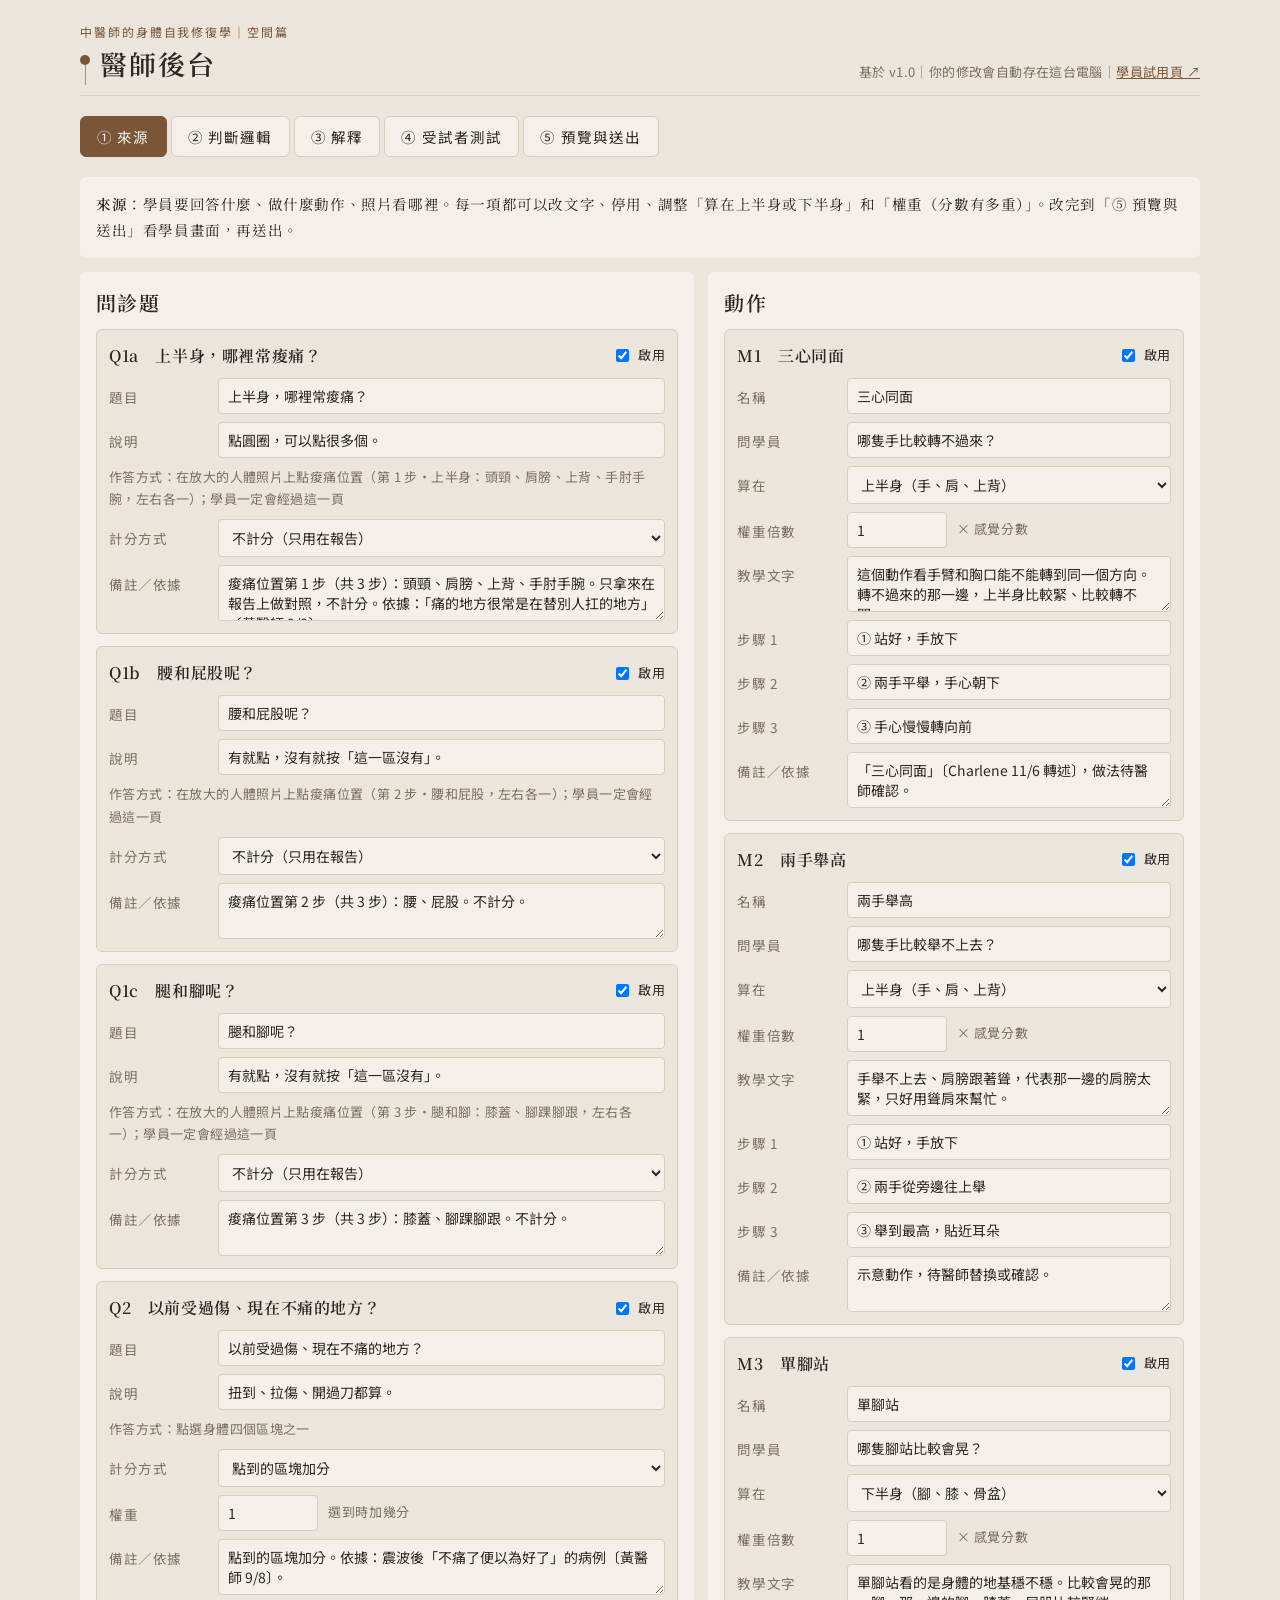
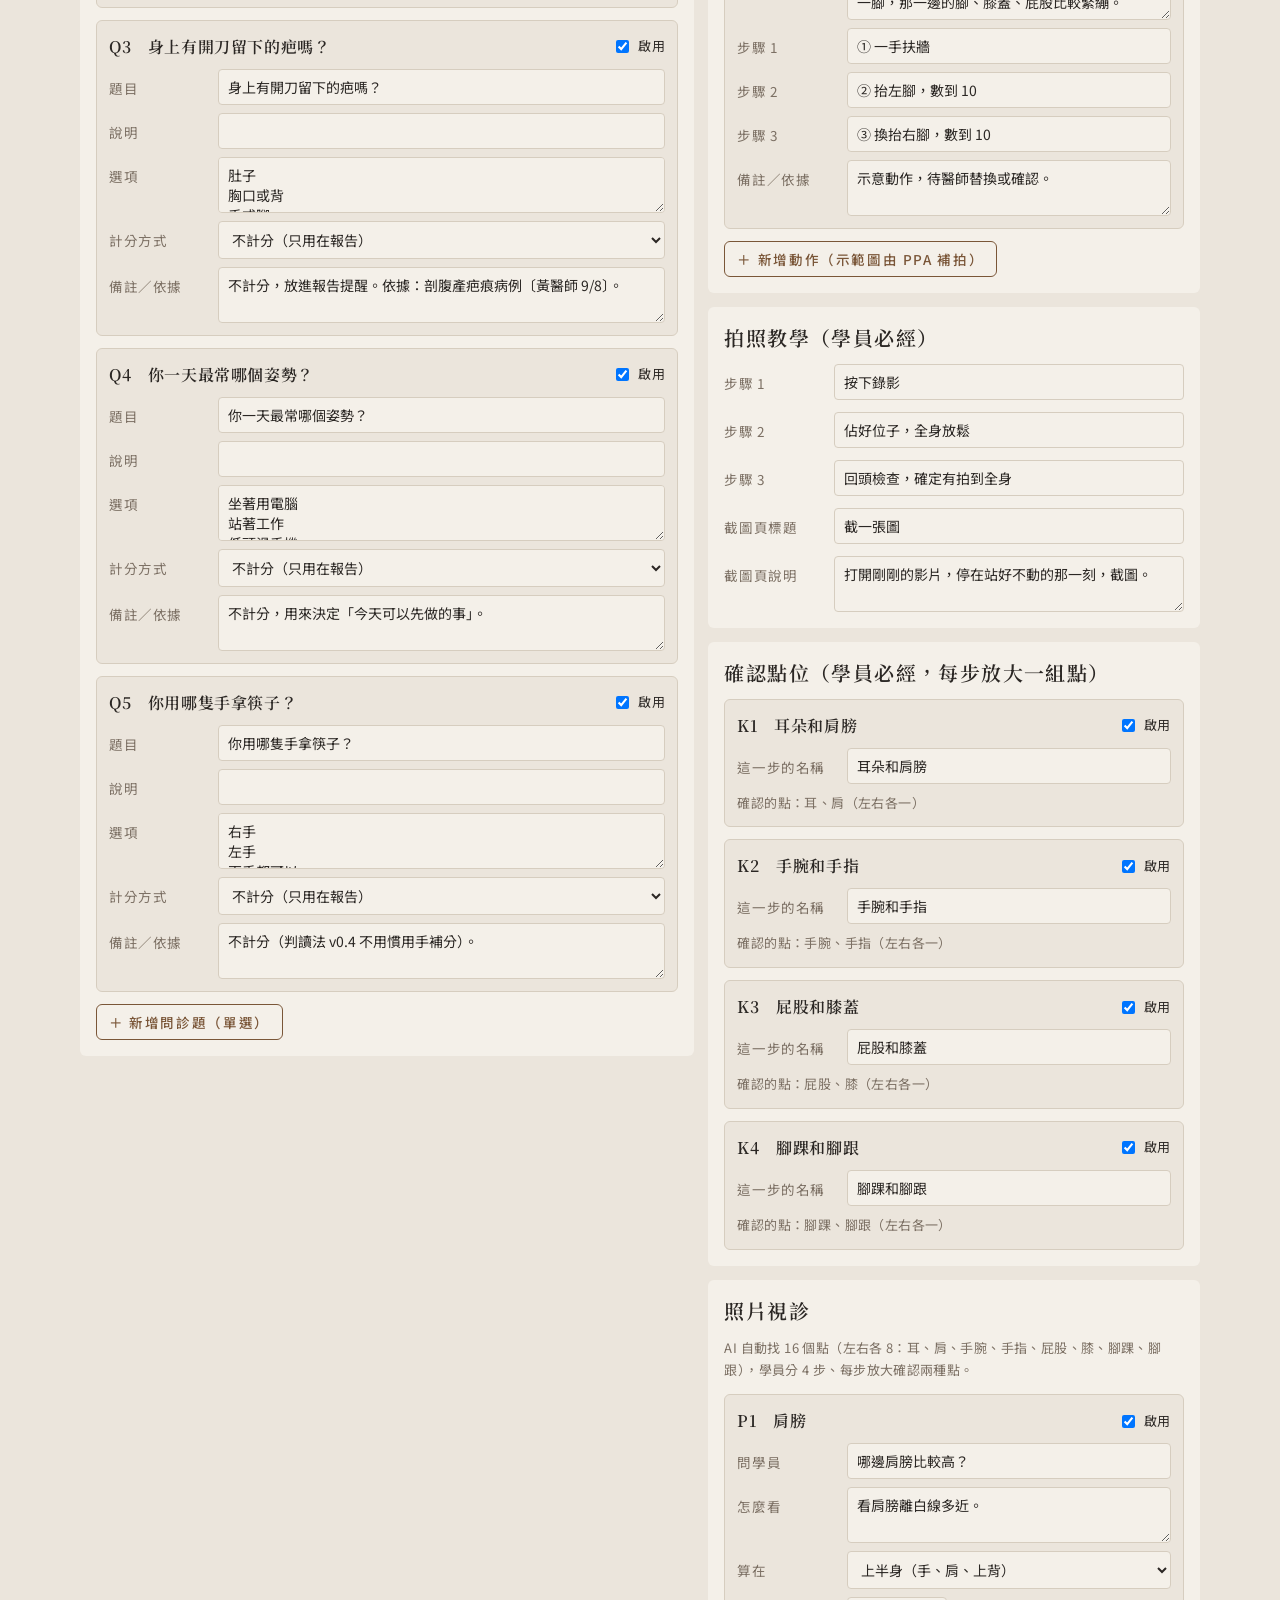
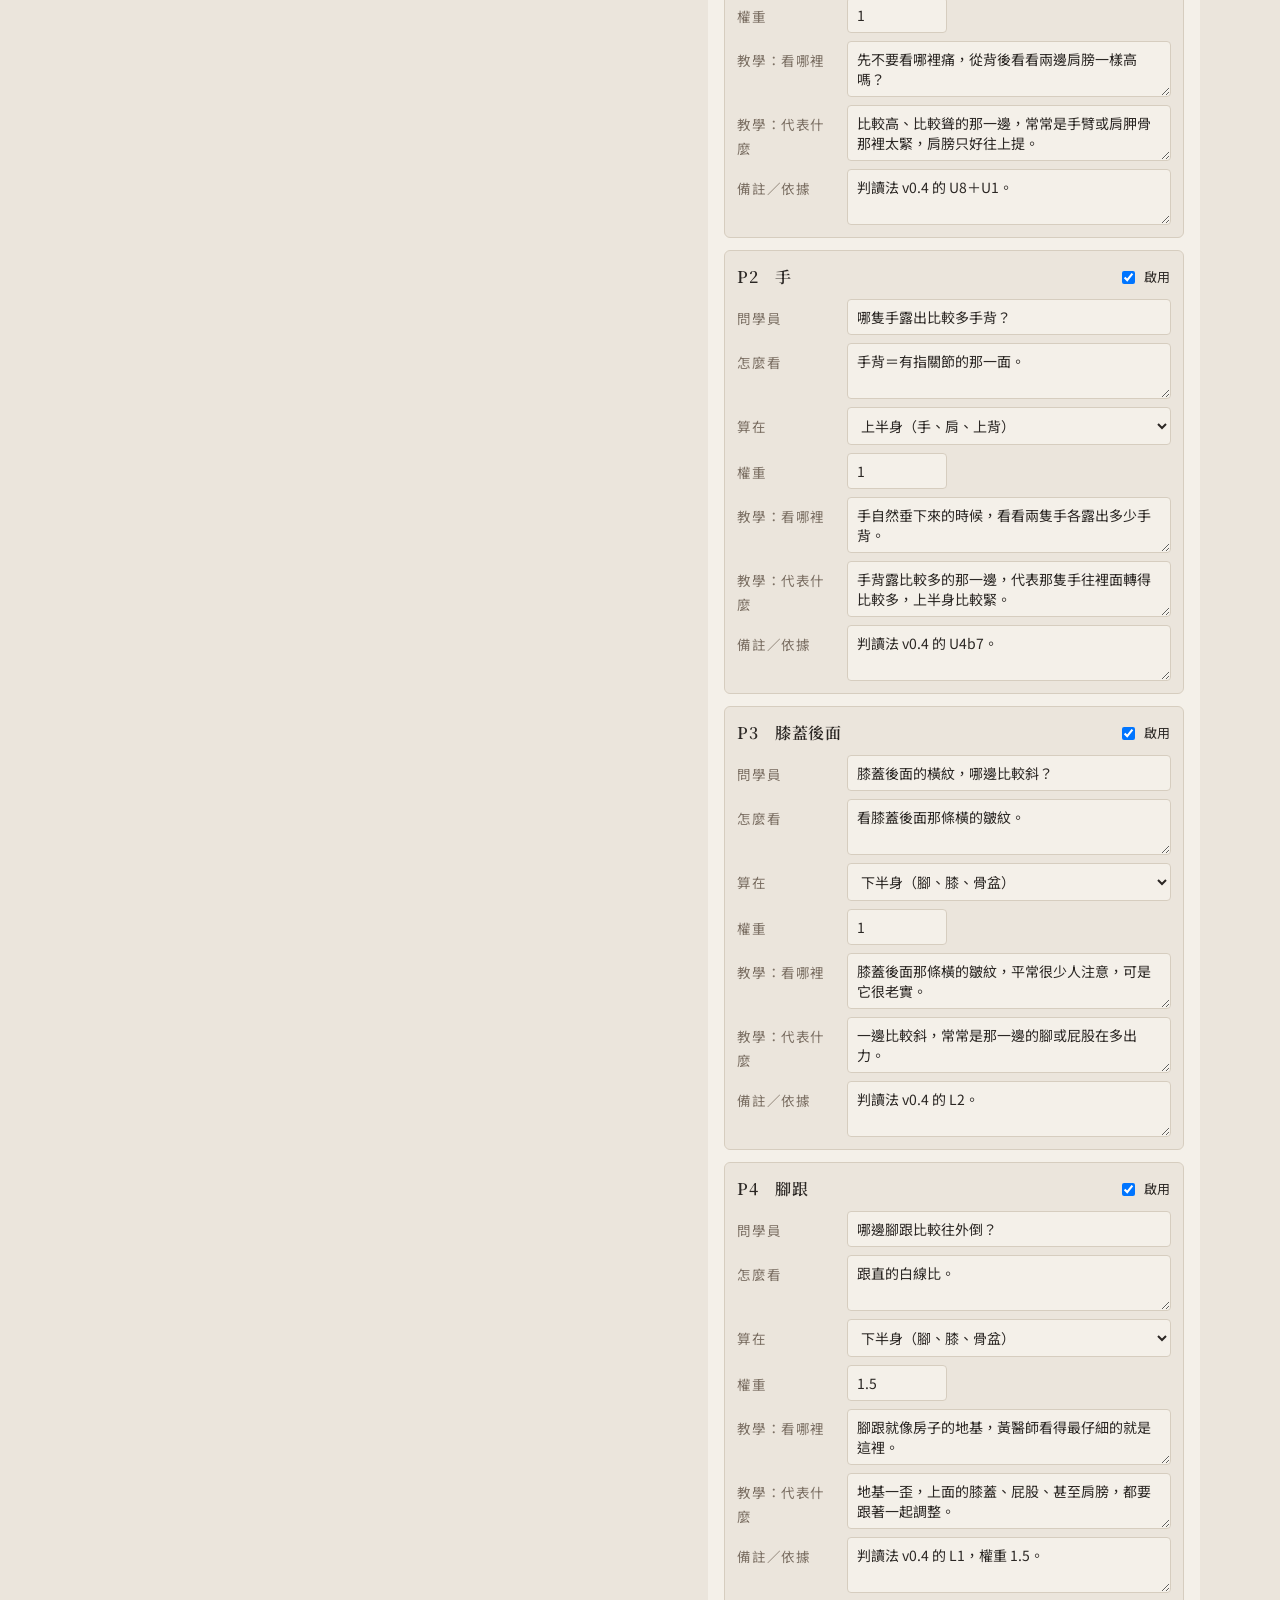
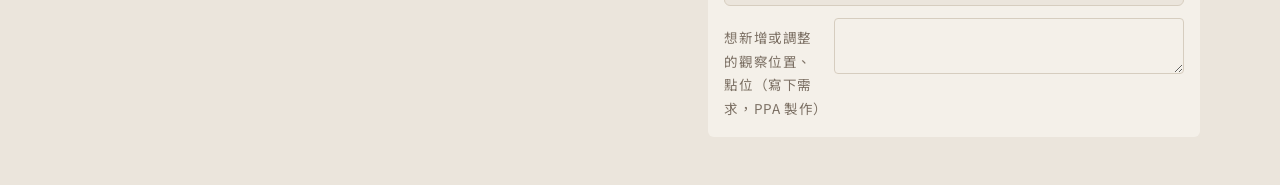
==== commit 1606cf10: "v1.0：拍照改直式錄影三步驟、確認點位分四步放大＋範例、膝蓋皺紋對照圖、分數三段等級（還好/要注意/很緊繃）、分享精簡為儲存圖片＋回顧影片＋保存紀錄，醫師後台同步 Co-Authored-By: C" ====
--- a/doctor.html
+++ b/doctor.html
@@ -98,26 +98,33 @@
       ${fld('名稱',P+'.name')}${fld('問學員',P+'.ask')}${fld('算在',P+'.half','half')}${fld('權重倍數',P+'.w','num',{hint:'× 感覺分數'})}${fld('教學文字',P+'.teach','area')}
       ${(m.frames||[]).map((fr,j)=>fld('步驟 '+(j+1),P+'.frames.'+j+'.1')).join('')}${fld('備註／依據',P+'.note','area')}</div>`; }).join('')}
     <button class="btn ghost small addbtn" data-act="addM">＋ 新增動作（示範圖由 PPA 補拍）</button></div>
+    <div class="sec"><h2>拍照教學（學員必經）</h2>
+      ${(s.photoSteps||[]).map((st,j)=>fld('步驟 '+(j+1),'sources.photoSteps.'+j+'.1')).join('')}
+      ${fld('截圖頁標題','sources.photoShot.t')}${fld('截圖頁說明','sources.photoShot.sub','area')}</div>
+    <div class="sec"><h2>確認點位（學員必經，每步放大一組點）</h2>
+      ${(s.points||[]).map((pt,i)=>{ const P='sources.points.'+i; return `<div class="item ${pt.enabled?'':'off'}"><div class="ih"><b>${pt.id}　${esc(pt.name)}</b>${tog(P+'.enabled')}</div>${fld('這一步的名稱',P+'.name')}<p class="muted sm ui">確認的點：${pt.keys.map(k=>PT_NAME[k]).join('、')}（左右各一）</p></div>`; }).join('')}</div>
     <div class="sec"><h2>照片視診</h2><p class="muted sm ui">${esc(s.photoNotes)}</p>
     ${s.compares.map((c,i)=>{ const P='sources.compares.'+i; return `<div class="item ${c.enabled?'':'off'}"><div class="ih"><b>${c.id}　${esc(c.name)}</b>${tog(P+'.enabled')}</div>
       ${fld('問學員',P+'.ask')}${fld('怎麼看',P+'.how','area')}${fld('算在',P+'.half','half')}${fld('權重',P+'.w','num')}${fld('教學：看哪裡',P+'.see','area')}${fld('教學：代表什麼',P+'.mean','area')}${fld('備註／依據',P+'.note','area')}</div>`; }).join('')}
     ${fld('想新增或調整的觀察位置、點位（寫下需求，PPA 製作）','sources.photoRequest','area')}</div>
   </div></div>`; }
 function vLogic(){ const L=CFG.logic;
-  return `<div class="intro"><b>判斷邏輯</b>：所有答案怎麼變成「哪一區最辛苦」。左邊調數字，右邊即時顯示目前的規則（像程式碼一樣，一條一條列出）。想看實際受試者怎麼被算，到「④ 受試者測試」。</div>
+  return `<div class="intro"><b>判斷邏輯</b>：所有答案怎麼變成「哪一區最緊繃」。左邊調數字，右邊即時顯示目前的規則（像程式碼一樣，一條一條列出）。想看實際受試者怎麼被算，到「④ 受試者測試」。</div>
   <div class="grid2"><div class="sec"><h2>感覺的分數（動作題）</h2>
     ${Object.keys(L.feelWeight).map(k=>fld('「'+k+'」','logic.feelWeight.'+k,'num',{step:0.1,max:3})).join('')}
     <h2>電腦自動量的角度</h2><div class="inl">${tog('logic.aiMeasure.enabled','使用電腦量的肩膀、骨盆傾斜')}</div>
     ${fld('權重','logic.aiMeasure.w','num',{step:0.1,max:3,hint:'照片量角度誤差大，建議小'})}${fld('角度門檻（度）','logic.aiMeasure.minDeg','num',{step:0.5,max:15})}
-    <h2>判定門檻</h2>${fld('最低辛苦指數','logic.minScore','num',{step:0.05,max:1,hint:'0.2 = 20 分'})}${fld('至少幾種來源同向','logic.minAgree','num',{step:1,min:1,max:3,hint:'回答、動作、照片三種'})}
+    <h2>判定門檻</h2>${fld('最低緊繃分數','logic.minScore','num',{step:0.05,max:1,hint:'0.2 = 20 分'})}${fld('至少幾種來源同向','logic.minAgree','num',{step:1,min:1,max:3,hint:'回答、動作、照片三種'})}
     ${fld('想調整但這裡做不到的邏輯（寫下來）','logic.note','area')}</div>
   <div class="sec sticky"><h2>目前的規則</h2><pre class="rule" id="rules">${esc(rulesText(CFG))}</pre></div></div>`; }
 function vExp(){ const E=CFG.explain, unitSel=(p,v)=>`<label class="f"><span>優先看的章節</span><select data-p="${p}">${E.units.map(u=>`<option value="${u.id}" ${v===u.id?'selected':''}>${u.id} ${esc(u.name)}</option>`).join('')}</select></label>`;
   return `<div class="intro"><b>解釋</b>：判斷出來之後，報告怎麼用白話告訴學員結論、先看哪一章、今天可以先做什麼。</div>
   <div class="grid2"><div class="sec"><h2>四個區塊的結論</h2>
-    ${QUADS.map(q=>{ const P='explain.quadrants.'+q; return `<div class="item"><div class="ih"><b>最辛苦＝${QN[q]}</b></div>${fld('白話的區域',P+'.area')}${fld('一句話結論',P+'.say','area')}${unitSel(P+'.unit',E.quadrants[q].unit)}${fld('今天可以先做',P+'.todo','area')}</div>`; }).join('')}
+    ${QUADS.map(q=>{ const P='explain.quadrants.'+q; return `<div class="item"><div class="ih"><b>最緊繃＝${QN[q]}</b></div>${fld('白話的區域',P+'.area')}${fld('一句話結論',P+'.say','area')}${unitSel(P+'.unit',E.quadrants[q].unit)}${fld('今天可以先做',P+'.todo','area')}</div>`; }).join('')}
     <div class="item"><div class="ih"><b>不明顯（沒有通過判定）</b></div>${fld('一句話結論','explain.none.say','area')}${unitSel('explain.none.unit',E.none.unit)}${fld('今天可以先做','explain.none.todo','area')}</div></div>
-  <div style="display:flex;flex-direction:column;gap:14px"><div class="sec"><h2>課程章節</h2>
+  <div style="display:flex;flex-direction:column;gap:14px"><div class="sec"><h2>分數等級（報告上的「還好／要注意／很緊繃」）</h2>
+    ${(E.levels||[]).map((L,i)=>`<div class="item"><div class="ih"><b><span style="display:inline-block;width:12px;height:12px;border-radius:3px;background:${L.color};margin-right:6px"></span>${i?E.levels[i-1].max+1:0}–${L.max} 分</b></div>${fld('上限分數','explain.levels.'+i+'.max','num',{step:1,max:100})}${fld('名稱','explain.levels.'+i+'.name')}${fld('一句話',`explain.levels.${i}.say`)}</div>`).join('')}</div>
+    <div class="sec"><h2>課程章節</h2>
     ${E.units.map((u,i)=>`<div class="item"><div class="ih"><b>${u.id}</b></div>${fld('章節','explain.units.'+i+'.ch')}${fld('單元名稱','explain.units.'+i+'.name')}${fld('為什麼看','explain.units.'+i+'.why','area')}</div>`).join('')}
     <button class="btn ghost small addbtn" data-act="addU">＋ 新增章節</button></div>
     <div class="sec"><h2>依「最常維持的姿勢」給的建議</h2>${Object.keys(E.fixedTodo).map(k=>fld(k,'explain.fixedTodo.'+k,'area')).join('')}</div>
@@ -144,7 +151,7 @@
 function testAns(){ return {a:T.a, mv:T.mv, cmp:T.img?T.cmp:null, meas:T.img&&T.lm?measure(T.lm):null}; }
 async function renderTestResult(){ const box=$('#tres'); if(!box) return; const r=score(CFG, testAns()); await demoP;
   const img=T.img||DEMO_IMG, lm=T.img?T.lm:DEMO_LM;
-  box.innerHTML = `<h2>這位受試者的結果</h2><div style="display:flex;gap:12px;align-items:flex-start;flex-wrap:wrap"><img src="${quadPhoto(img,lm,r.qs,r.main,360,true)}" style="width:170px;border-radius:6px" alt=""><div class="ui"><div class="muted sm">工具判斷</div><div style="font-size:26px;font-family:var(--fs)">${r.main?QN[r.main]:'不明顯'}</div>${r.second?`<div class="muted sm">第二：${QN[r.second]}</div>`:''}</div></div>
+  box.innerHTML = `<h2>這位受試者的結果</h2><div style="display:flex;gap:12px;align-items:flex-start;flex-wrap:wrap"><img src="${quadPhoto(img,lm,r.qs,r.main,360,CFG.explain.levels)}" style="width:170px;border-radius:6px" alt=""><div class="ui"><div class="muted sm">工具判斷</div><div style="font-size:26px;font-family:var(--fs)">${r.main?QN[r.main]:'不明顯'}</div>${r.second?`<div class="muted sm">第二：${QN[r.second]}</div>`:''}</div></div>
     <pre class="rule">${esc(traceText(CFG,r))}</pre>
     <h3>你的判斷（診間觸診／看診）</h3><div class="seg">${[...QUADS,'none'].map(q=>`<button data-act="tdoc" data-v="${q}" aria-pressed="${T.docJ===q}">${q==='none'?'不明顯':QN[q]}</button>`).join('')}</div>
     ${T.docJ?`<p class="ui ${(T.docJ==='none'?!r.main:T.docJ===r.main)?'ok':'bad'}" style="font-size:16px">${(T.docJ==='none'?!r.main:T.docJ===r.main)?'✓ 一致':'✗ 不一致'}</p>`:''}
@@ -159,12 +166,12 @@
     <button class="btn" data-act="send" ${changes.length?'':'disabled'}>送出給 PressPlay</button>
     <div class="inl"><button class="btn ghost small" data-act="download">下載設定檔</button><label class="btn ghost small" for="cfgfile">讀入設定檔</label><input type="file" id="cfgfile" accept="application/json"><button class="btn ghost small" data-act="reset">全部還原成預設</button></div></div></div>`; }
 // ---------- 變更摘要 ----------
-const LBL={t:'題目',sub:'說明',o:'選項',name:'名稱',ask:'問學員',how:'怎麼看',half:'算在',w:'權重',teach:'教學文字',see:'教學：看哪裡',mean:'教學：代表什麼',enabled:'啟用',note:'備註',area:'白話區域',say:'一句話結論',unit:'優先章節',todo:'今天可以先做',ch:'章節',why:'為什麼看',mode:'計分方式',minScore:'最低辛苦指數',minAgree:'至少幾種來源同向',minDeg:'角度門檻',photoRequest:'照片點位需求',nightMove:'睡前動作說明',disclaimer:'不是診斷的提醒'};
+const LBL={max:'上限分數',t:'題目',sub:'說明',o:'選項',name:'名稱',ask:'問學員',how:'怎麼看',half:'算在',w:'權重',teach:'教學文字',see:'教學：看哪裡',mean:'教學：代表什麼',enabled:'啟用',note:'備註',area:'白話區域',say:'一句話結論',unit:'優先章節',todo:'今天可以先做',ch:'章節',why:'為什麼看',mode:'計分方式',minScore:'最低緊繃分數',minAgree:'至少幾種來源同向',minDeg:'角度門檻',photoRequest:'照片點位需求',nightMove:'睡前動作說明',disclaimer:'不是診斷的提醒'};
 function flat(o, pre, out){ if(Array.isArray(o)&&o.length&&typeof o[0]==='object'&&!Array.isArray(o[0])&&o[0].id){ o.forEach(x=>flat(x, pre+'〔'+x.id+'〕', out)); return out; }
   if(o&&typeof o==='object'&&!Array.isArray(o)){ Object.keys(o).forEach(k=>flat(o[k], pre?pre+'.'+k:k, out)); return out; } out[pre]=o; return out; }
-const SEC={questions:'問診',moves:'動作',compares:'照片',units:'章節',quadrants:'結論',feelWeight:'感覺分數',aiMeasure:'電腦量角度',fixedTodo:'姿勢建議',feelText:'感覺說明',score:'計分',map:'對應',none:'不明顯',frames:'步驟'};
+const SEC={points:'確認點位',photoSteps:'拍照步驟',photoShot:'截圖頁',levels:'分數等級',questions:'問診',moves:'動作',compares:'照片',units:'章節',quadrants:'結論',feelWeight:'感覺分數',aiMeasure:'電腦量角度',fixedTodo:'姿勢建議',feelText:'感覺說明',score:'計分',map:'對應',none:'不明顯',frames:'步驟'};
 const nice = p => p.replace(/^(sources|logic|explain)\./,'').split('.').map(k=>LBL[k]||SEC[k]||QN[k]||(/^\d+$/.test(k)?'':k)).filter(Boolean).join(' ').replace(/\s+〔/g,'〔').trim();
-const show = v => Array.isArray(v)?v.map(x=>Array.isArray(x)?x[1]:x).join('／'):typeof v==='boolean'?(v?'是':'否'):v==null?'（無）':String(v);
+const show = v => Array.isArray(v)?v.map(x=>Array.isArray(x)?x[1]:x&&typeof x==='object'?(x.name!=null?x.name+(x.max!=null?'（到 '+x.max+' 分）':''):JSON.stringify(x)):x).join('／'):typeof v==='boolean'?(v?'是':'否'):v==null?'（無）':String(v);
 function diffCfg(a,b){ const A=flat(a,'',{}), B=flat(b,'',{}), keys=[...new Set([...Object.keys(A),...Object.keys(B)])].filter(k=>k!=='version'), out=[];
   keys.forEach(k=>{ if(JSON.stringify(A[k])!==JSON.stringify(B[k])){ if(!(k in A)) out.push(`＋ 新增｜${nice(k)}：${show(B[k])}`); else if(!(k in B)) out.push(`－ 刪除｜${nice(k)}`); else out.push(`✎ ${nice(k)}\n    原本：${show(A[k])}\n    改成：${show(B[k])}`); } }); return out; }
 // ---------- 事件 ----------
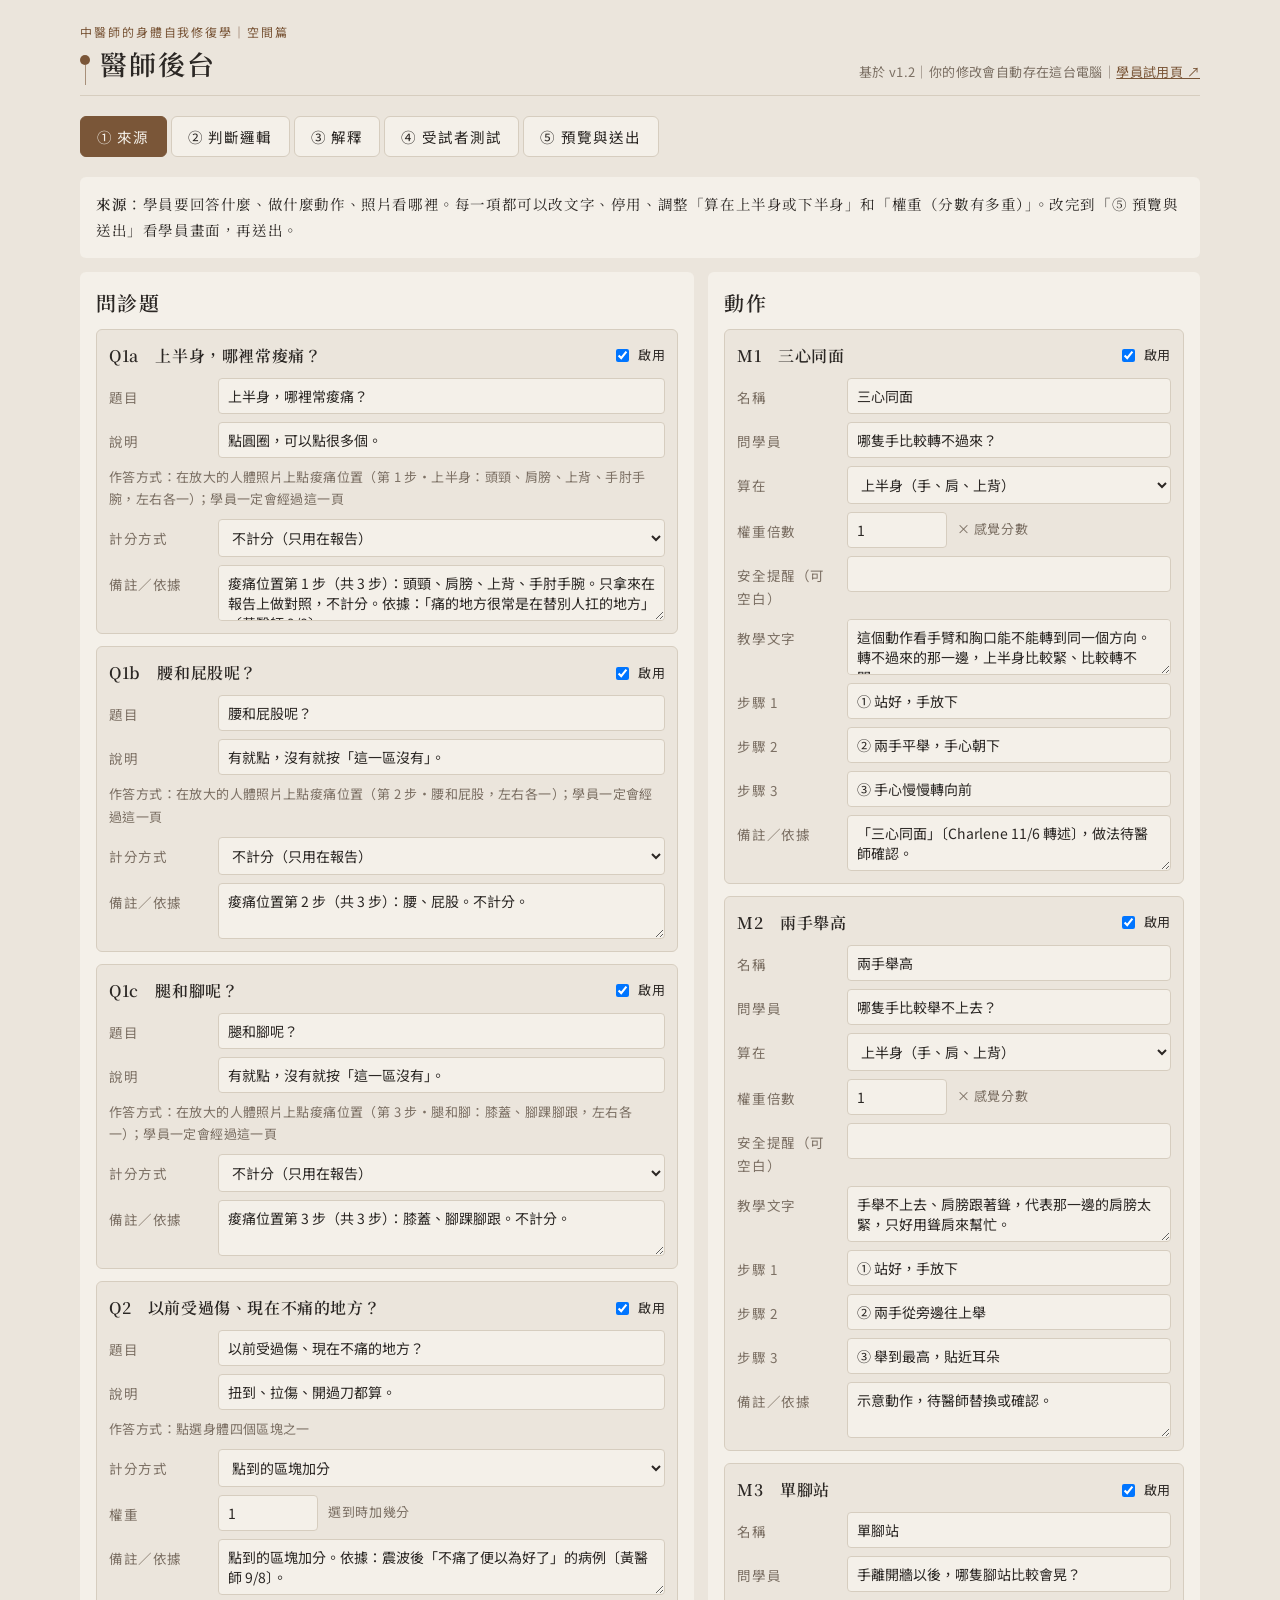
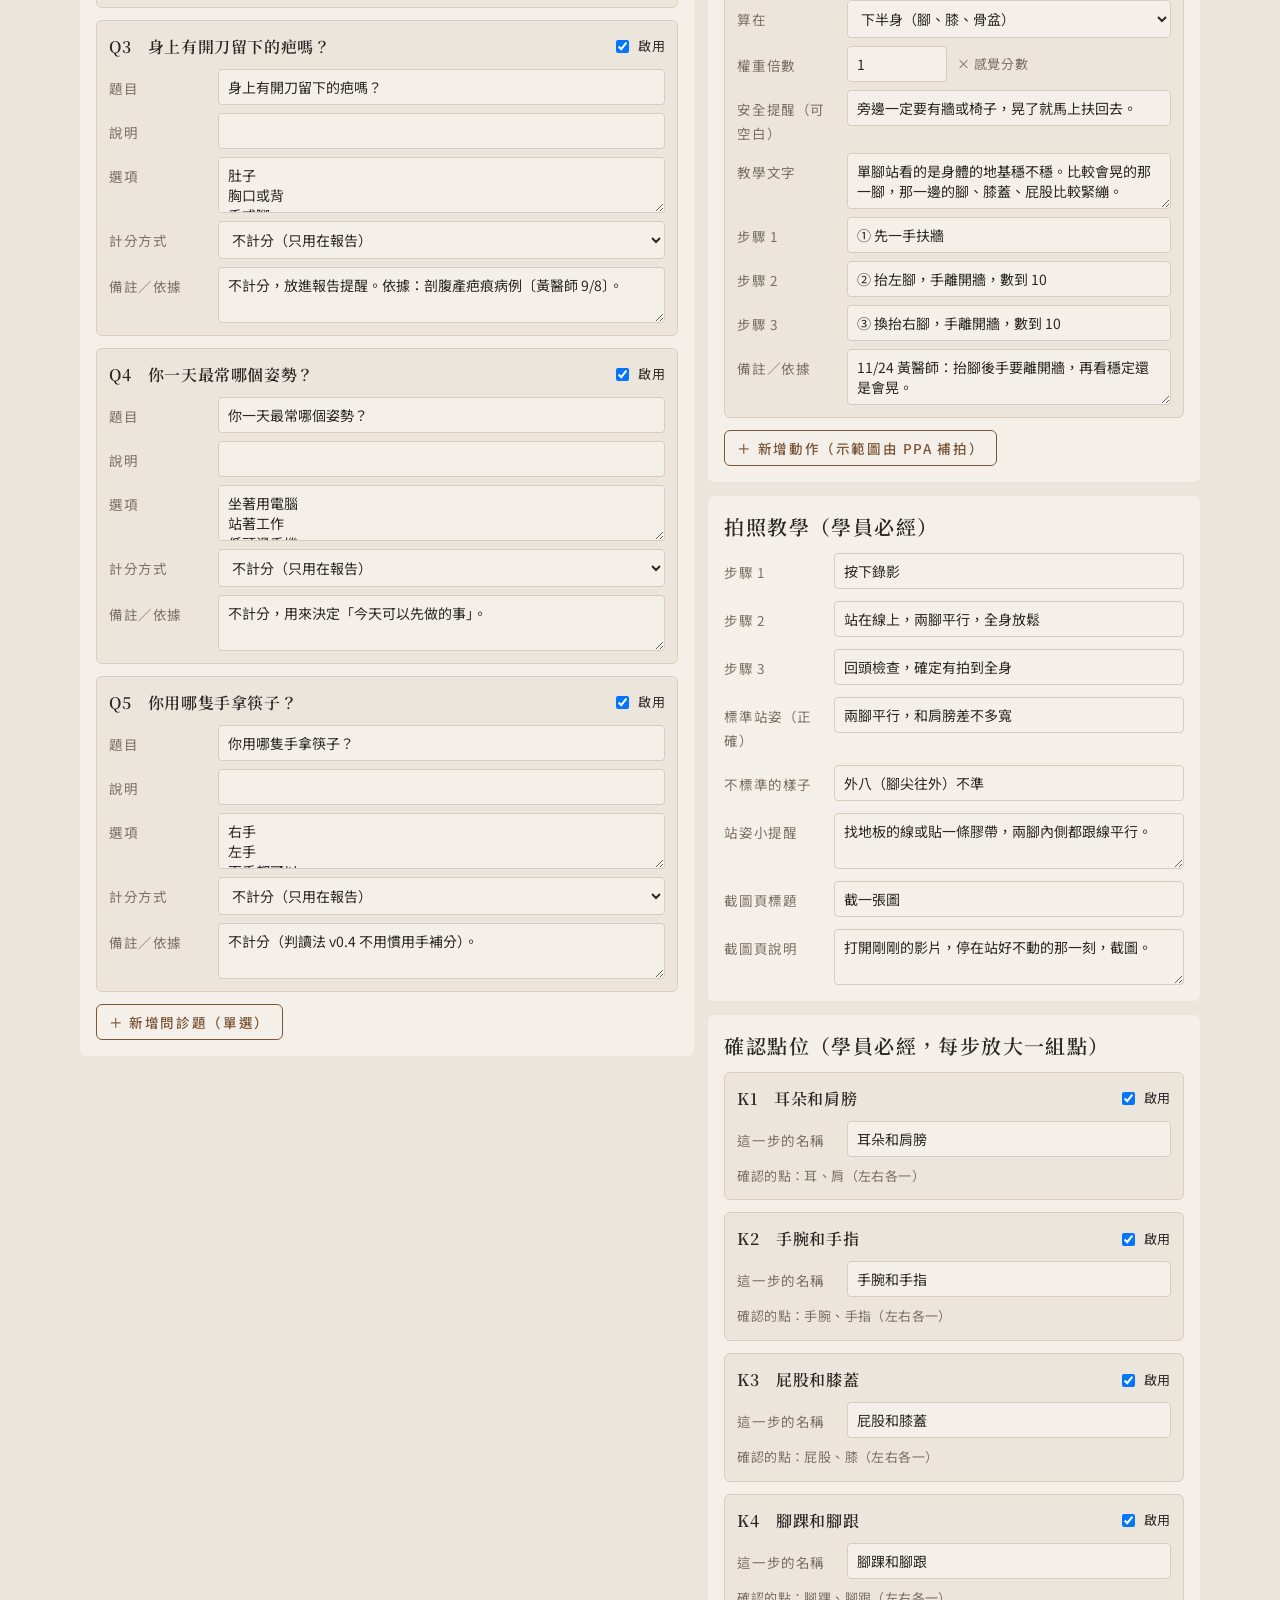
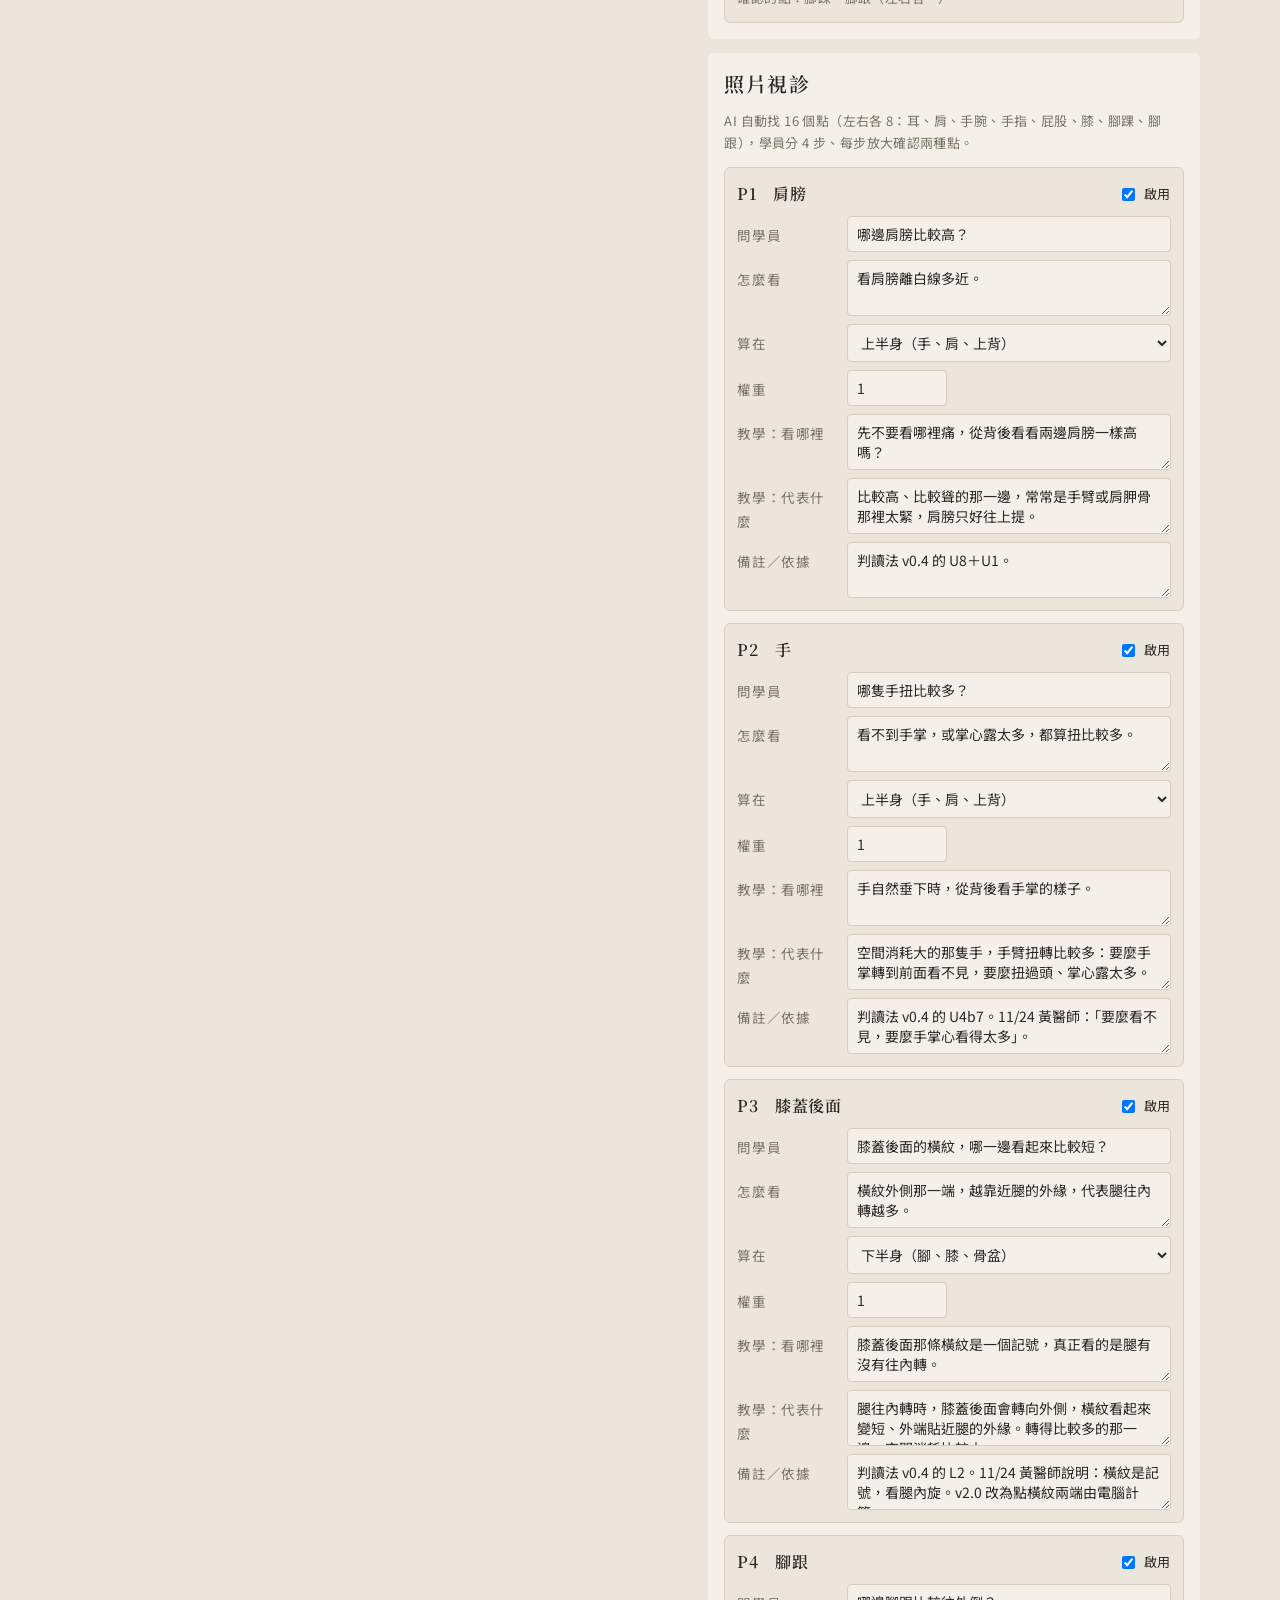
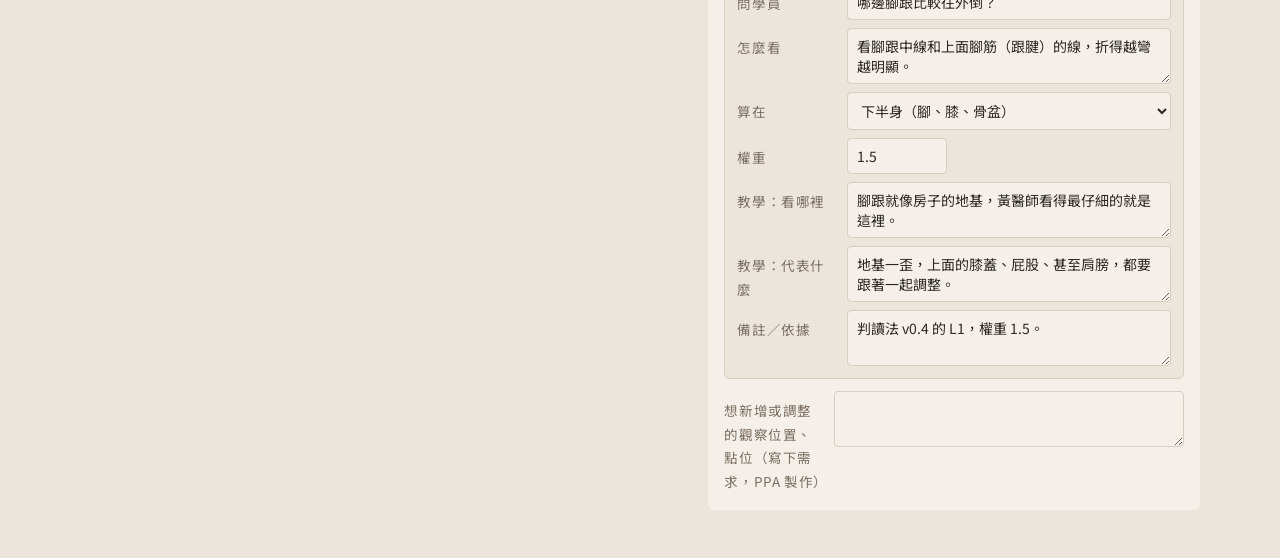
==== commit 3aeecbf1: "v1.2：依 11/24 黃醫師回饋：使用前先知道＋結構篩選、標準站姿與外八檢查、單腳站手離牆、手改看扭轉、膝後改看內旋、等級改相對比較、報告回應舊傷與疤、試用版開關 Co-Authored-By: " ====
--- a/doctor.html
+++ b/doctor.html
@@ -95,12 +95,12 @@
   <div style="display:flex;flex-direction:column;gap:14px">
     <div class="sec"><h2>動作</h2>
     ${s.moves.map((m,i)=>{ const P='sources.moves.'+i; return `<div class="item ${m.enabled?'':'off'}"><div class="ih"><b>${m.id}　${esc(m.name)}</b>${tog(P+'.enabled')}</div>
-      ${fld('名稱',P+'.name')}${fld('問學員',P+'.ask')}${fld('算在',P+'.half','half')}${fld('權重倍數',P+'.w','num',{hint:'× 感覺分數'})}${fld('教學文字',P+'.teach','area')}
+      ${fld('名稱',P+'.name')}${fld('問學員',P+'.ask')}${fld('算在',P+'.half','half')}${fld('權重倍數',P+'.w','num',{hint:'× 感覺分數'})}${fld('安全提醒（可空白）',P+'.safety')}${fld('教學文字',P+'.teach','area')}
       ${(m.frames||[]).map((fr,j)=>fld('步驟 '+(j+1),P+'.frames.'+j+'.1')).join('')}${fld('備註／依據',P+'.note','area')}</div>`; }).join('')}
     <button class="btn ghost small addbtn" data-act="addM">＋ 新增動作（示範圖由 PPA 補拍）</button></div>
     <div class="sec"><h2>拍照教學（學員必經）</h2>
       ${(s.photoSteps||[]).map((st,j)=>fld('步驟 '+(j+1),'sources.photoSteps.'+j+'.1')).join('')}
-      ${fld('截圖頁標題','sources.photoShot.t')}${fld('截圖頁說明','sources.photoShot.sub','area')}</div>
+      ${s.stance?fld('標準站姿（正確）','sources.stance.t')+fld('不標準的樣子','sources.stance.bad')+fld('站姿小提醒','sources.stance.tip','area'):''}${fld('截圖頁標題','sources.photoShot.t')}${fld('截圖頁說明','sources.photoShot.sub','area')}</div>
     <div class="sec"><h2>確認點位（學員必經，每步放大一組點）</h2>
       ${(s.points||[]).map((pt,i)=>{ const P='sources.points.'+i; return `<div class="item ${pt.enabled?'':'off'}"><div class="ih"><b>${pt.id}　${esc(pt.name)}</b>${tog(P+'.enabled')}</div>${fld('這一步的名稱',P+'.name')}<p class="muted sm ui">確認的點：${pt.keys.map(k=>PT_NAME[k]).join('、')}（左右各一）</p></div>`; }).join('')}</div>
     <div class="sec"><h2>照片視診</h2><p class="muted sm ui">${esc(s.photoNotes)}</p>
@@ -122,7 +122,9 @@
   <div class="grid2"><div class="sec"><h2>四個區塊的結論</h2>
     ${QUADS.map(q=>{ const P='explain.quadrants.'+q; return `<div class="item"><div class="ih"><b>最緊繃＝${QN[q]}</b></div>${fld('白話的區域',P+'.area')}${fld('一句話結論',P+'.say','area')}${unitSel(P+'.unit',E.quadrants[q].unit)}${fld('今天可以先做',P+'.todo','area')}</div>`; }).join('')}
     <div class="item"><div class="ih"><b>不明顯（沒有通過判定）</b></div>${fld('一句話結論','explain.none.say','area')}${unitSel('explain.none.unit',E.none.unit)}${fld('今天可以先做','explain.none.todo','area')}</div></div>
-  <div style="display:flex;flex-direction:column;gap:14px"><div class="sec"><h2>分數等級（報告上的「還好／要注意／很緊繃」）</h2>
+  <div style="display:flex;flex-direction:column;gap:14px"><div class="sec"><h2>使用前先知道（學員必經）</h2>${fld('標題','explain.pre.t')}${fld('三件事（一行一件）','explain.pre.items','lines')}${fld('篩選問題','explain.pre.ask','area')}${fld('答「有」時報告上的提醒','explain.pre.caveat','area')}</div>
+    <div class="sec"><h2>回應問診（今天可以做的事）</h2>${fld('有舊傷時（{area}＝區塊）','explain.injuryTodo','area')}${fld('有開刀疤時（{scar}＝位置）','explain.scarTodo','area')}</div>
+    <div class="sec"><h2>分數等級（四區互相比較：較少／中等／偏多）</h2>
     ${(E.levels||[]).map((L,i)=>`<div class="item"><div class="ih"><b><span style="display:inline-block;width:12px;height:12px;border-radius:3px;background:${L.color};margin-right:6px"></span>${i?E.levels[i-1].max+1:0}–${L.max} 分</b></div>${fld('上限分數','explain.levels.'+i+'.max','num',{step:1,max:100})}${fld('名稱','explain.levels.'+i+'.name')}${fld('一句話',`explain.levels.${i}.say`)}</div>`).join('')}</div>
     <div class="sec"><h2>課程章節</h2>
     ${E.units.map((u,i)=>`<div class="item"><div class="ih"><b>${u.id}</b></div>${fld('章節','explain.units.'+i+'.ch')}${fld('單元名稱','explain.units.'+i+'.name')}${fld('為什麼看','explain.units.'+i+'.why','area')}</div>`).join('')}
@@ -166,10 +168,10 @@
     <button class="btn" data-act="send" ${changes.length?'':'disabled'}>送出給 PressPlay</button>
     <div class="inl"><button class="btn ghost small" data-act="download">下載設定檔</button><label class="btn ghost small" for="cfgfile">讀入設定檔</label><input type="file" id="cfgfile" accept="application/json"><button class="btn ghost small" data-act="reset">全部還原成預設</button></div></div></div>`; }
 // ---------- 變更摘要 ----------
-const LBL={max:'上限分數',t:'題目',sub:'說明',o:'選項',name:'名稱',ask:'問學員',how:'怎麼看',half:'算在',w:'權重',teach:'教學文字',see:'教學：看哪裡',mean:'教學：代表什麼',enabled:'啟用',note:'備註',area:'白話區域',say:'一句話結論',unit:'優先章節',todo:'今天可以先做',ch:'章節',why:'為什麼看',mode:'計分方式',minScore:'最低緊繃分數',minAgree:'至少幾種來源同向',minDeg:'角度門檻',photoRequest:'照片點位需求',nightMove:'睡前動作說明',disclaimer:'不是診斷的提醒'};
+const LBL={safety:'安全提醒',items:'三件事',caveat:'提醒',ask:'問學員',tip:'小提醒',max:'上限分數',t:'題目',sub:'說明',o:'選項',name:'名稱',ask:'問學員',how:'怎麼看',half:'算在',w:'權重',teach:'教學文字',see:'教學：看哪裡',mean:'教學：代表什麼',enabled:'啟用',note:'備註',area:'白話區域',say:'一句話結論',unit:'優先章節',todo:'今天可以先做',ch:'章節',why:'為什麼看',mode:'計分方式',minScore:'最低緊繃分數',minAgree:'至少幾種來源同向',minDeg:'角度門檻',photoRequest:'照片點位需求',nightMove:'睡前動作說明',disclaimer:'不是診斷的提醒'};
 function flat(o, pre, out){ if(Array.isArray(o)&&o.length&&typeof o[0]==='object'&&!Array.isArray(o[0])&&o[0].id){ o.forEach(x=>flat(x, pre+'〔'+x.id+'〕', out)); return out; }
   if(o&&typeof o==='object'&&!Array.isArray(o)){ Object.keys(o).forEach(k=>flat(o[k], pre?pre+'.'+k:k, out)); return out; } out[pre]=o; return out; }
-const SEC={points:'確認點位',photoSteps:'拍照步驟',photoShot:'截圖頁',levels:'分數等級',questions:'問診',moves:'動作',compares:'照片',units:'章節',quadrants:'結論',feelWeight:'感覺分數',aiMeasure:'電腦量角度',fixedTodo:'姿勢建議',feelText:'感覺說明',score:'計分',map:'對應',none:'不明顯',frames:'步驟'};
+const SEC={pre:'使用前先知道',stance:'站姿',injuryTodo:'舊傷建議',scarTodo:'疤痕建議',points:'確認點位',photoSteps:'拍照步驟',photoShot:'截圖頁',levels:'分數等級',questions:'問診',moves:'動作',compares:'照片',units:'章節',quadrants:'結論',feelWeight:'感覺分數',aiMeasure:'電腦量角度',fixedTodo:'姿勢建議',feelText:'感覺說明',score:'計分',map:'對應',none:'不明顯',frames:'步驟'};
 const nice = p => p.replace(/^(sources|logic|explain)\./,'').split('.').map(k=>LBL[k]||SEC[k]||QN[k]||(/^\d+$/.test(k)?'':k)).filter(Boolean).join(' ').replace(/\s+〔/g,'〔').trim();
 const show = v => Array.isArray(v)?v.map(x=>Array.isArray(x)?x[1]:x&&typeof x==='object'?(x.name!=null?x.name+(x.max!=null?'（到 '+x.max+' 分）':''):JSON.stringify(x)):x).join('／'):typeof v==='boolean'?(v?'是':'否'):v==null?'（無）':String(v);
 function diffCfg(a,b){ const A=flat(a,'',{}), B=flat(b,'',{}), keys=[...new Set([...Object.keys(A),...Object.keys(B)])].filter(k=>k!=='version'), out=[];
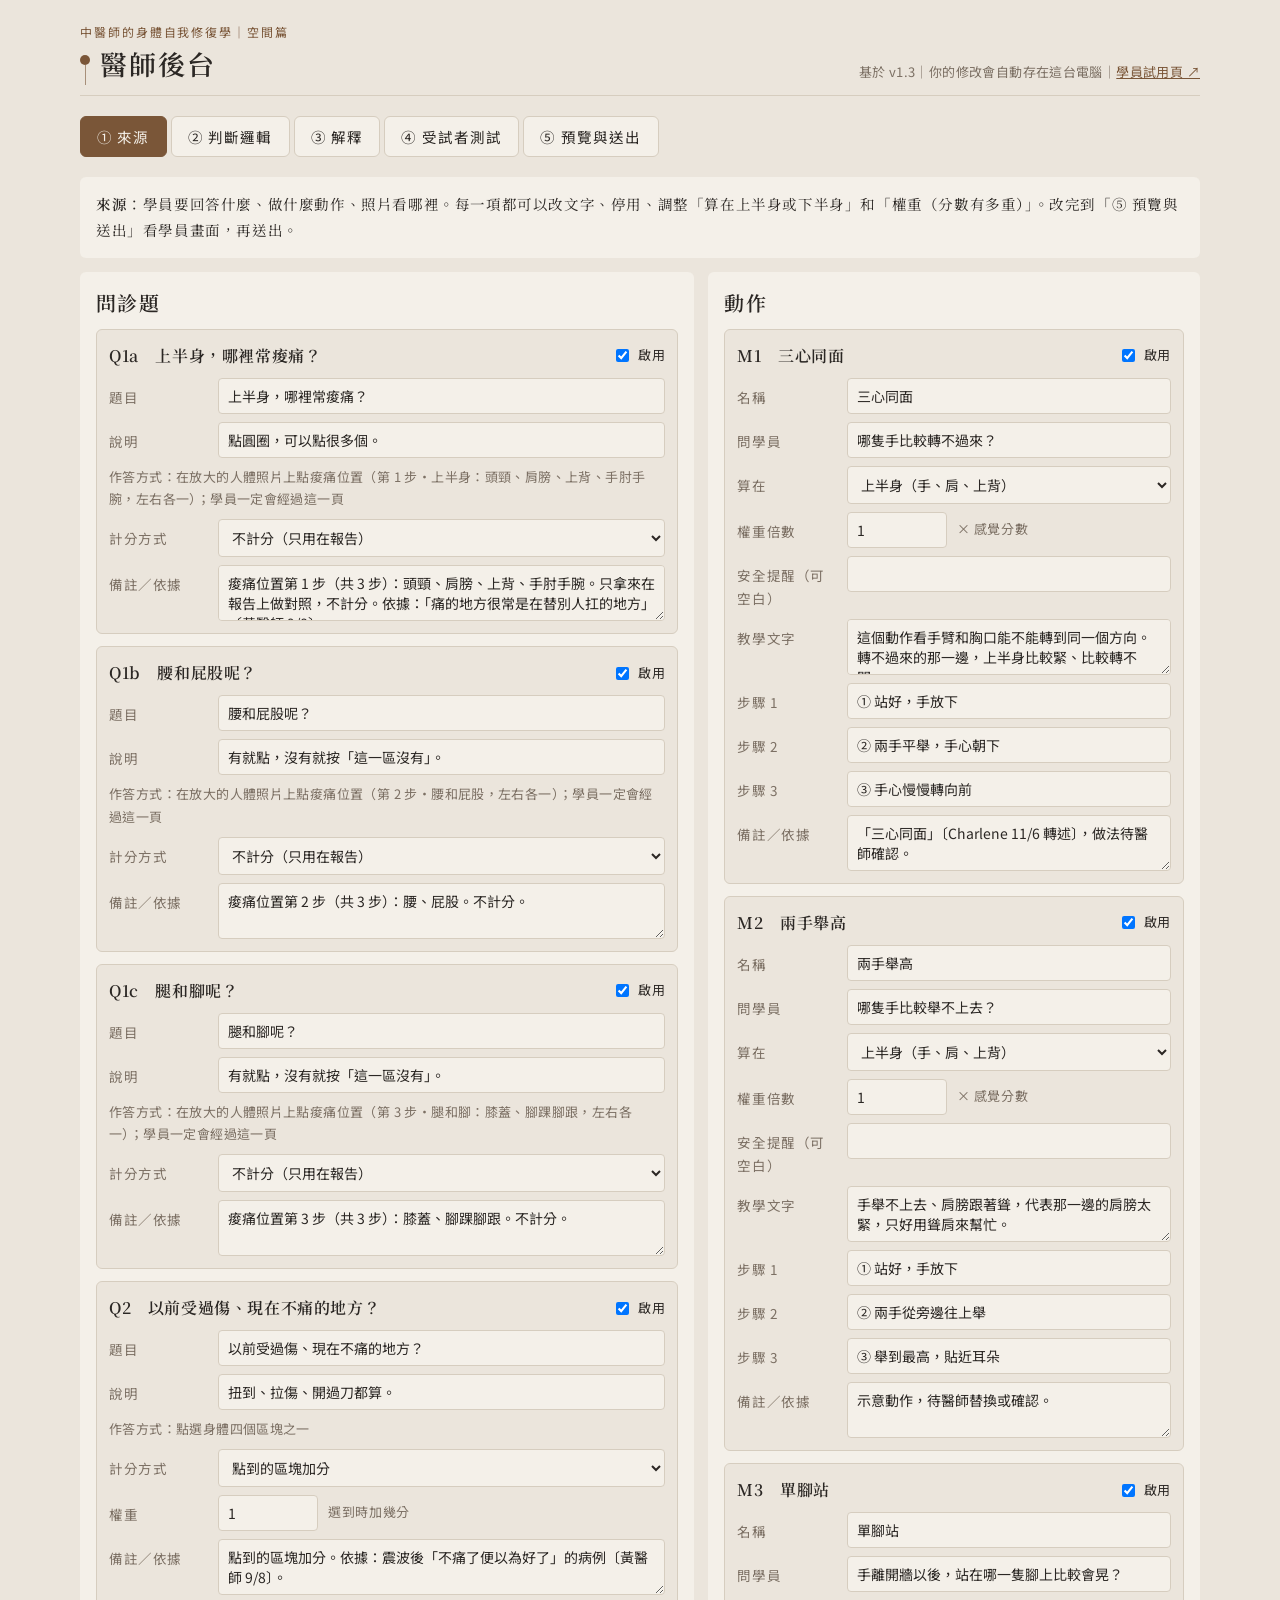
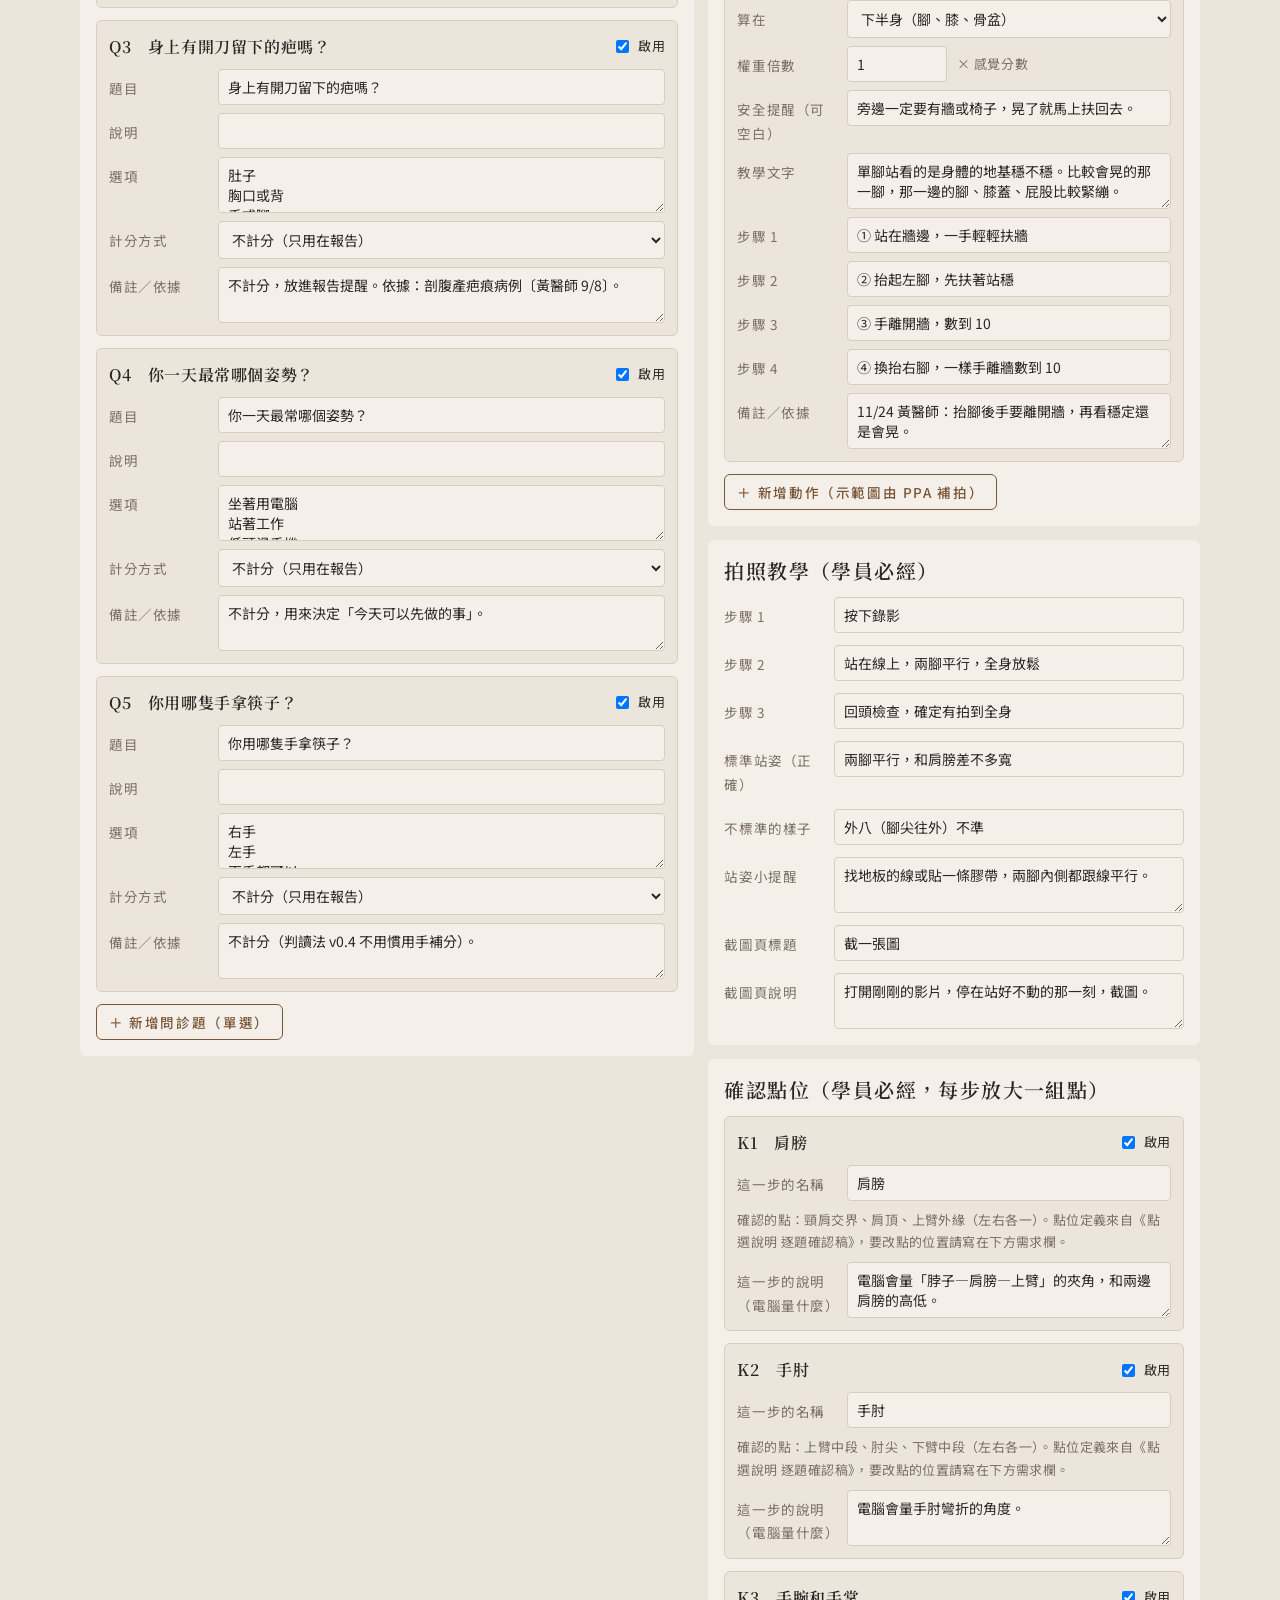
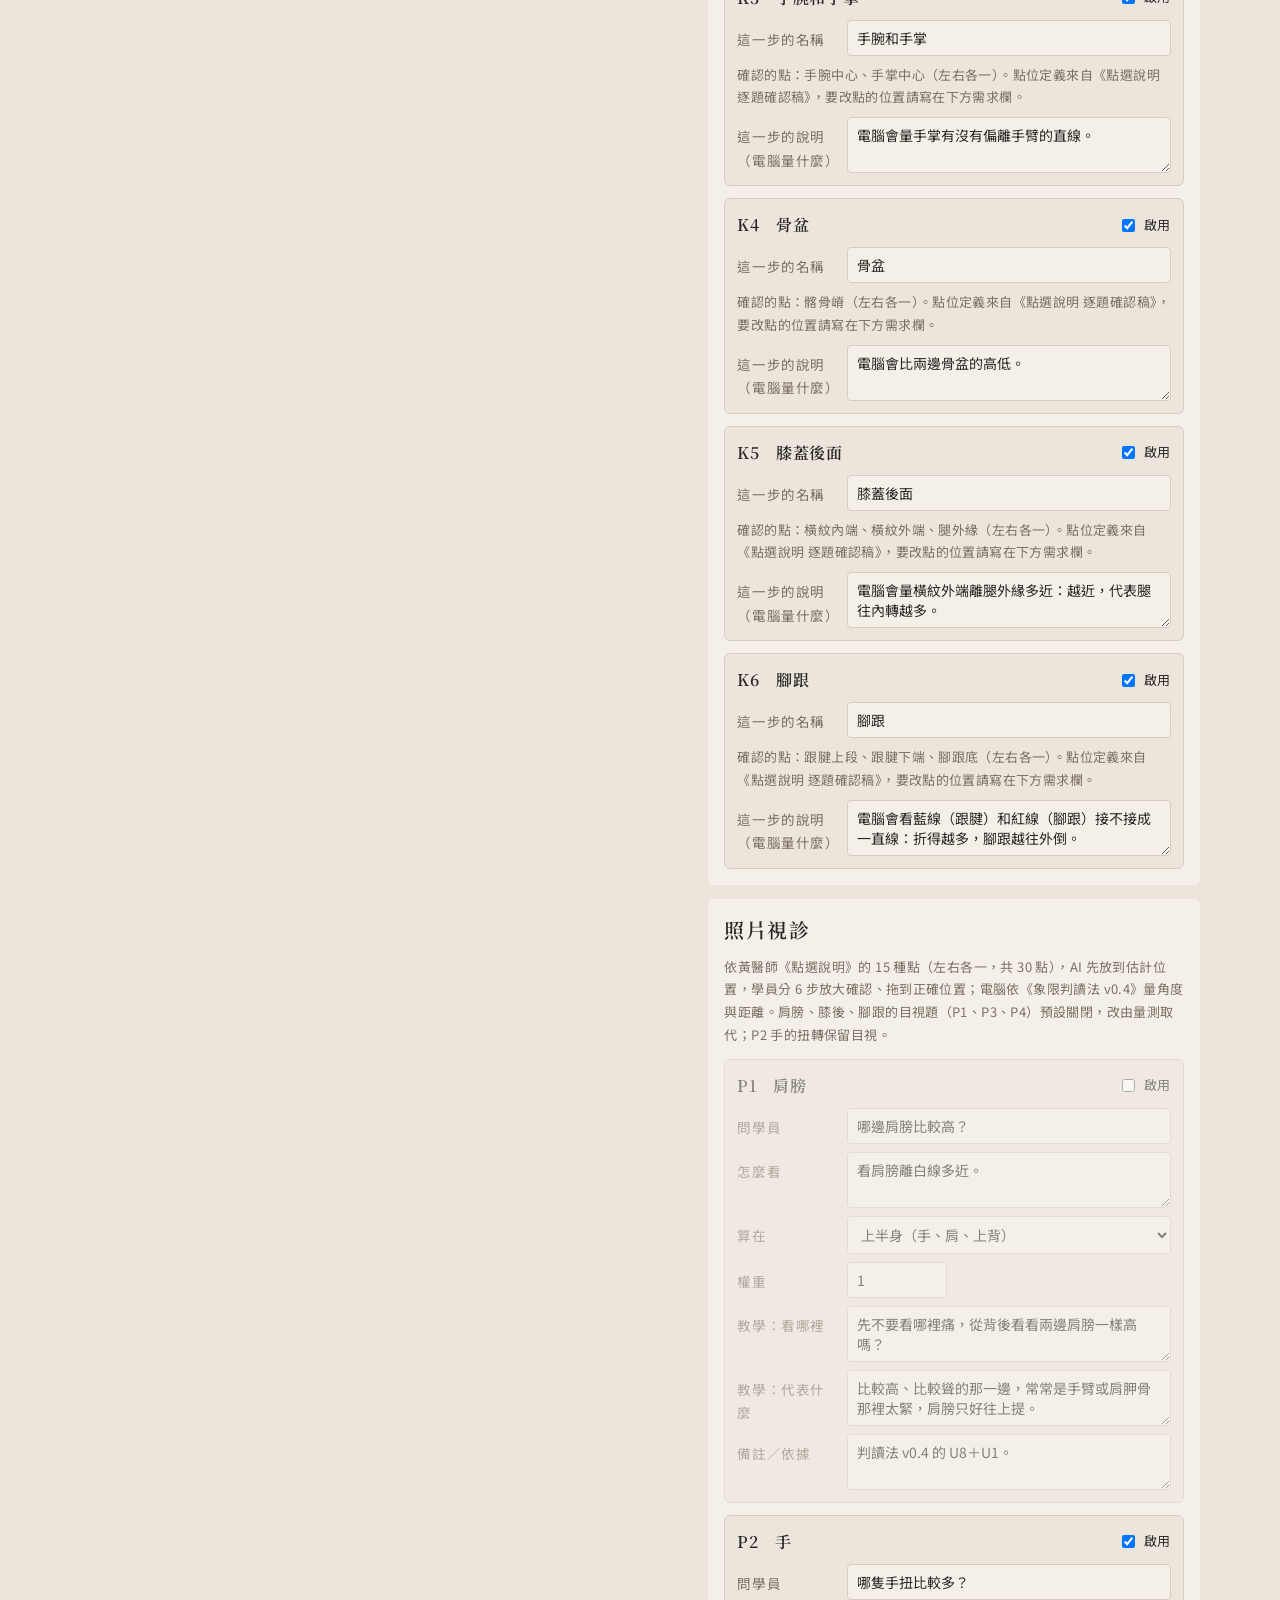
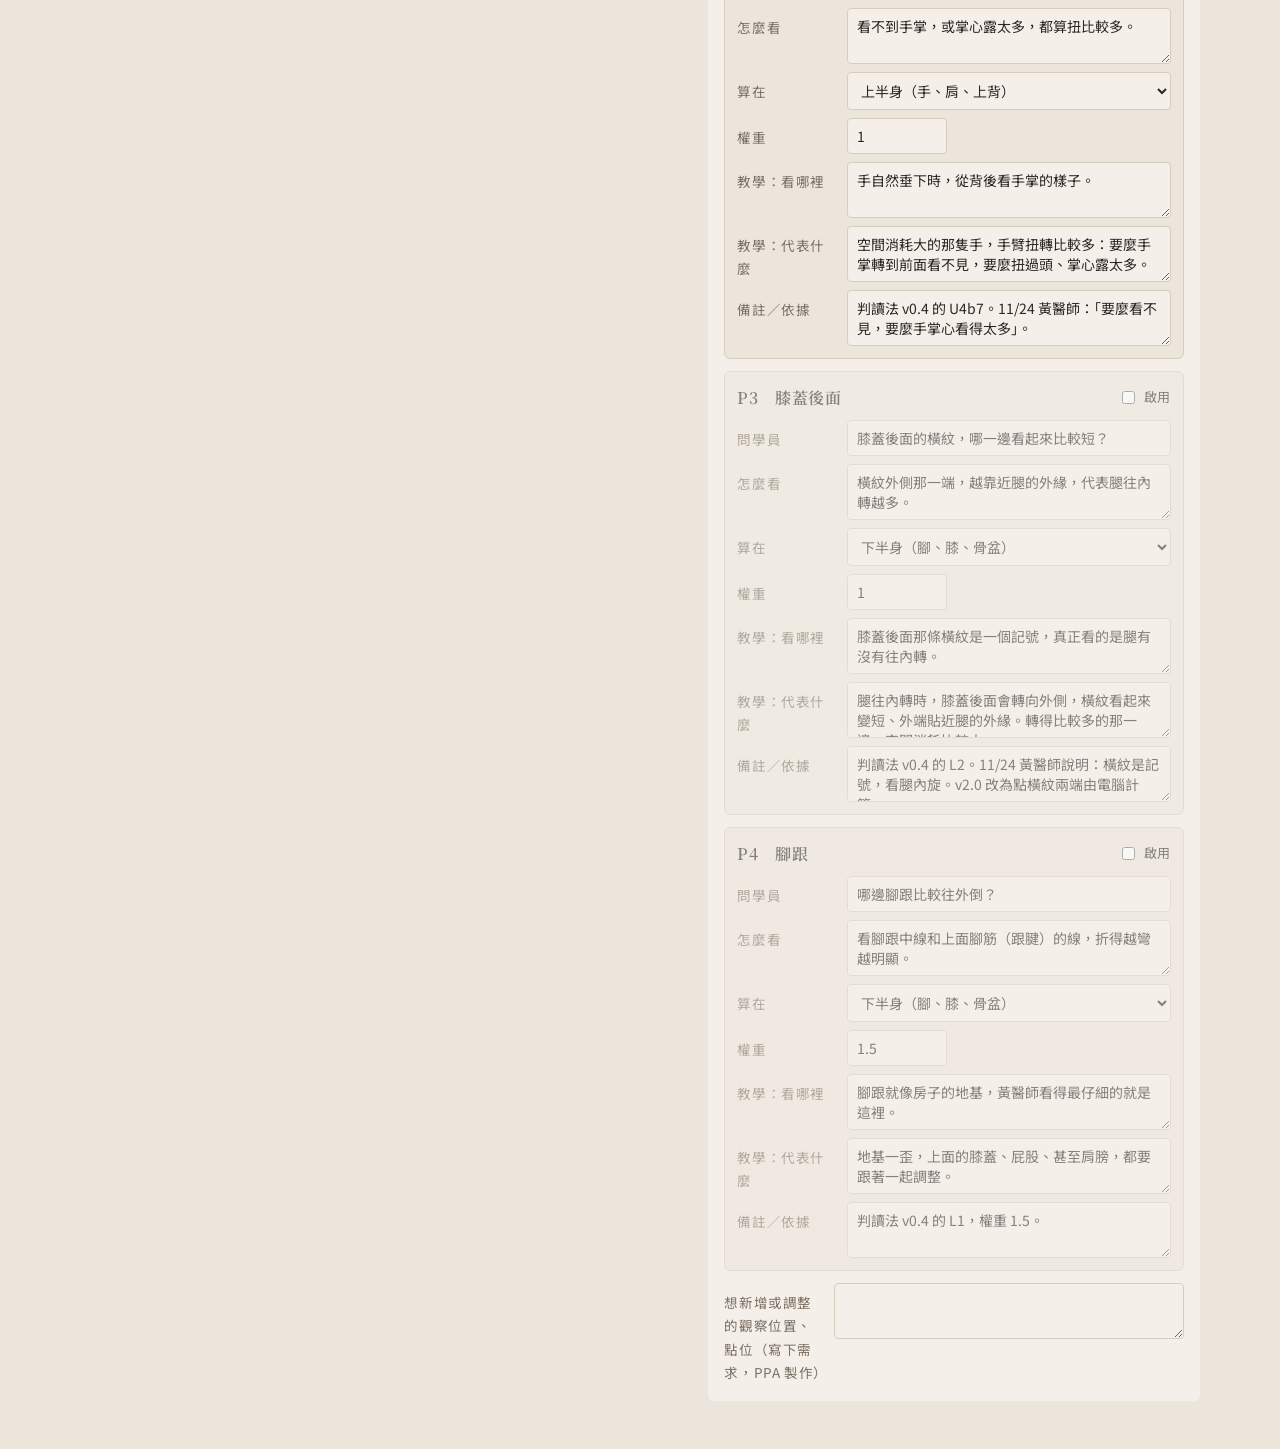
==== commit efa53734: "v1.3：照片改用黃醫師點位＋判讀法 v0.4 量測（6 步 30 點，AI 預放）、四個方向說明動畫、單腳站四格連續圖、每步可上一步、腳跟線／跟腱線範例、修正分數高卻說平均 Co-Authored-" ====
--- a/doctor.html
+++ b/doctor.html
@@ -102,7 +102,7 @@
       ${(s.photoSteps||[]).map((st,j)=>fld('步驟 '+(j+1),'sources.photoSteps.'+j+'.1')).join('')}
       ${s.stance?fld('標準站姿（正確）','sources.stance.t')+fld('不標準的樣子','sources.stance.bad')+fld('站姿小提醒','sources.stance.tip','area'):''}${fld('截圖頁標題','sources.photoShot.t')}${fld('截圖頁說明','sources.photoShot.sub','area')}</div>
     <div class="sec"><h2>確認點位（學員必經，每步放大一組點）</h2>
-      ${(s.points||[]).map((pt,i)=>{ const P='sources.points.'+i; return `<div class="item ${pt.enabled?'':'off'}"><div class="ih"><b>${pt.id}　${esc(pt.name)}</b>${tog(P+'.enabled')}</div>${fld('這一步的名稱',P+'.name')}<p class="muted sm ui">確認的點：${pt.keys.map(k=>PT_NAME[k]).join('、')}（左右各一）</p></div>`; }).join('')}</div>
+      ${(s.points||[]).map((pt,i)=>{ const P='sources.points.'+i; return `<div class="item ${pt.enabled?'':'off'}"><div class="ih"><b>${pt.id}　${esc(pt.name)}</b>${tog(P+'.enabled')}</div>${fld('這一步的名稱',P+'.name')}<p class="muted sm ui">確認的點：${pt.keys.map(k=>PT_NAME[k]).join('、')}（左右各一）。點位定義來自《點選說明 逐題確認稿》，要改點的位置請寫在下方需求欄。</p>${fld('這一步的說明（電腦量什麼）',P+'.tip','area')}</div>`; }).join('')}</div>
     <div class="sec"><h2>照片視診</h2><p class="muted sm ui">${esc(s.photoNotes)}</p>
     ${s.compares.map((c,i)=>{ const P='sources.compares.'+i; return `<div class="item ${c.enabled?'':'off'}"><div class="ih"><b>${c.id}　${esc(c.name)}</b>${tog(P+'.enabled')}</div>
       ${fld('問學員',P+'.ask')}${fld('怎麼看',P+'.how','area')}${fld('算在',P+'.half','half')}${fld('權重',P+'.w','num')}${fld('教學：看哪裡',P+'.see','area')}${fld('教學：代表什麼',P+'.mean','area')}${fld('備註／依據',P+'.note','area')}</div>`; }).join('')}
@@ -114,6 +114,10 @@
     ${Object.keys(L.feelWeight).map(k=>fld('「'+k+'」','logic.feelWeight.'+k,'num',{step:0.1,max:3})).join('')}
     <h2>電腦自動量的角度</h2><div class="inl">${tog('logic.aiMeasure.enabled','使用電腦量的肩膀、骨盆傾斜')}</div>
     ${fld('權重','logic.aiMeasure.w','num',{step:0.1,max:3,hint:'照片量角度誤差大，建議小'})}${fld('角度門檻（度）','logic.aiMeasure.minDeg','num',{step:0.5,max:15})}
+    <h2>照片量測（依象限判讀法 v0.4）</h2><div class="inl">${tog('logic.measure.enabled','使用照片點位量測')}</div>
+    ${fld('左右比 ≥ 多少給 2 分','logic.measure.ratio2','num',{step:0.05,max:5})}${fld('左右比 ≥ 多少給 1 分','logic.measure.ratio1','num',{step:0.05,max:5})}
+    ${fld('傾斜 ≥ 幾度給 2 分','logic.measure.tilt2','num',{step:0.5,max:20})}${fld('傾斜 ≥ 幾度給 1 分','logic.measure.tilt1','num',{step:0.5,max:20})}${fld('沒有參照物時，傾斜最多給幾分','logic.measure.tiltMax','num',{step:1,max:2})}
+    ${Object.entries(L.measure.cues).map(([id,c])=>`<div class="item ${c.on?'':'off'}"><div class="ih"><b>${id}　${esc(c.name)}</b>${tog('logic.measure.cues.'+id+'.on')}</div>${fld('權重','logic.measure.cues.'+id+'.w','num',{step:0.5,max:3})}${id!=='U1'?fld('算在','logic.measure.cues.'+id+'.half','half'):'<p class="muted sm ui">U1 依 U8 分流：高的那邊頸肩接近直角算上半身，否則算下半身。</p>'}${fld('教學：看哪裡','logic.measure.cues.'+id+'.see','area')}${fld('教學：代表什麼','logic.measure.cues.'+id+'.mean','area')}</div>`).join('')}
     <h2>判定門檻</h2>${fld('最低緊繃分數','logic.minScore','num',{step:0.05,max:1,hint:'0.2 = 20 分'})}${fld('至少幾種來源同向','logic.minAgree','num',{step:1,min:1,max:3,hint:'回答、動作、照片三種'})}
     ${fld('想調整但這裡做不到的邏輯（寫下來）','logic.note','area')}</div>
   <div class="sec sticky"><h2>目前的規則</h2><pre class="rule" id="rules">${esc(rulesText(CFG))}</pre></div></div>`; }
@@ -122,7 +126,8 @@
   <div class="grid2"><div class="sec"><h2>四個區塊的結論</h2>
     ${QUADS.map(q=>{ const P='explain.quadrants.'+q; return `<div class="item"><div class="ih"><b>最緊繃＝${QN[q]}</b></div>${fld('白話的區域',P+'.area')}${fld('一句話結論',P+'.say','area')}${unitSel(P+'.unit',E.quadrants[q].unit)}${fld('今天可以先做',P+'.todo','area')}</div>`; }).join('')}
     <div class="item"><div class="ih"><b>不明顯（沒有通過判定）</b></div>${fld('一句話結論','explain.none.say','area')}${unitSel('explain.none.unit',E.none.unit)}${fld('今天可以先做','explain.none.todo','area')}</div></div>
-  <div style="display:flex;flex-direction:column;gap:14px"><div class="sec"><h2>使用前先知道（學員必經）</h2>${fld('標題','explain.pre.t')}${fld('三件事（一行一件）','explain.pre.items','lines')}${fld('篩選問題','explain.pre.ask','area')}${fld('答「有」時報告上的提醒','explain.pre.caveat','area')}</div>
+  <div style="display:flex;flex-direction:column;gap:14px"><div class="sec"><h2>身體空間的四個方向（學員必經）</h2>${fld('標題','explain.axes.t')}${(E.axes&&E.axes.items||[]).map((x,i)=>fld(x.name+'（'+(x.on?'這篇會看':'這篇不看')+'）','explain.axes.items.'+i+'.d')).join('')}${fld('最後一句','explain.axes.end','area')}</div>
+    <div class="sec"><h2>使用前先知道（學員必經）</h2>${fld('標題','explain.pre.t')}${fld('三件事（一行一件）','explain.pre.items','lines')}${fld('篩選問題','explain.pre.ask','area')}${fld('答「有」時報告上的提醒','explain.pre.caveat','area')}</div>
     <div class="sec"><h2>回應問診（今天可以做的事）</h2>${fld('有舊傷時（{area}＝區塊）','explain.injuryTodo','area')}${fld('有開刀疤時（{scar}＝位置）','explain.scarTodo','area')}</div>
     <div class="sec"><h2>分數等級（四區互相比較：較少／中等／偏多）</h2>
     ${(E.levels||[]).map((L,i)=>`<div class="item"><div class="ih"><b><span style="display:inline-block;width:12px;height:12px;border-radius:3px;background:${L.color};margin-right:6px"></span>${i?E.levels[i-1].max+1:0}–${L.max} 分</b></div>${fld('上限分數','explain.levels.'+i+'.max','num',{step:1,max:100})}${fld('名稱','explain.levels.'+i+'.name')}${fld('一句話',`explain.levels.${i}.say`)}</div>`).join('')}</div>
@@ -150,7 +155,7 @@
     <div class="kpi"><div>測試人數<b>${tests.length}</b></div><div>一致<b>${agree}</b></div><div>一致率<b>${tests.length?Math.round(agree/tests.length*100)+'%':'—'}</b></div><div>11/9 過關線<b>70%</b></div></div>
     <div style="overflow-x:auto"><table class="tbl"><tr><th>代號</th><th>時間</th><th>工具判斷</th><th>醫師判斷</th><th>結果</th><th>重算後</th><th>備註</th></tr>
     ${tests.map(t=>`<tr><td>${esc(t.code)}</td><td>${esc(t.when)}</td><td>${esc(t.tool)}</td><td>${esc(t.doc)}</td><td class="${t.agree?'ok':'bad'}">${t.agree?'一致':'不一致'}</td><td>${t.re?`<span class="${t.re.agree?'ok':'bad'}">${esc(t.re.tool)}｜${t.re.agree?'一致':'不一致'}</span>`:''}</td><td>${esc(t.note)}</td></tr>`).join('')||'<tr><td colspan="7" class="muted">還沒有測試紀錄</td></tr>'}</table></div></div>`; }
-function testAns(){ return {a:T.a, mv:T.mv, cmp:T.img?T.cmp:null, meas:T.img&&T.lm?measure(T.lm):null}; }
+function testAns(){ return {a:T.a, mv:T.mv, cmp:T.img?T.cmp:null, meas:T.img&&T.lm?measure(T.lm):null, mz:T.img&&T.lm?measureCues(T.lm):null}; }
 async function renderTestResult(){ const box=$('#tres'); if(!box) return; const r=score(CFG, testAns()); await demoP;
   const img=T.img||DEMO_IMG, lm=T.img?T.lm:DEMO_LM;
   box.innerHTML = `<h2>這位受試者的結果</h2><div style="display:flex;gap:12px;align-items:flex-start;flex-wrap:wrap"><img src="${quadPhoto(img,lm,r.qs,r.main,360,CFG.explain.levels)}" style="width:170px;border-radius:6px" alt=""><div class="ui"><div class="muted sm">工具判斷</div><div style="font-size:26px;font-family:var(--fs)">${r.main?QN[r.main]:'不明顯'}</div>${r.second?`<div class="muted sm">第二：${QN[r.second]}</div>`:''}</div></div>
@@ -168,10 +173,10 @@
     <button class="btn" data-act="send" ${changes.length?'':'disabled'}>送出給 PressPlay</button>
     <div class="inl"><button class="btn ghost small" data-act="download">下載設定檔</button><label class="btn ghost small" for="cfgfile">讀入設定檔</label><input type="file" id="cfgfile" accept="application/json"><button class="btn ghost small" data-act="reset">全部還原成預設</button></div></div></div>`; }
 // ---------- 變更摘要 ----------
-const LBL={safety:'安全提醒',items:'三件事',caveat:'提醒',ask:'問學員',tip:'小提醒',max:'上限分數',t:'題目',sub:'說明',o:'選項',name:'名稱',ask:'問學員',how:'怎麼看',half:'算在',w:'權重',teach:'教學文字',see:'教學：看哪裡',mean:'教學：代表什麼',enabled:'啟用',note:'備註',area:'白話區域',say:'一句話結論',unit:'優先章節',todo:'今天可以先做',ch:'章節',why:'為什麼看',mode:'計分方式',minScore:'最低緊繃分數',minAgree:'至少幾種來源同向',minDeg:'角度門檻',photoRequest:'照片點位需求',nightMove:'睡前動作說明',disclaimer:'不是診斷的提醒'};
+const LBL={tip:'說明',ratio2:'給2分的左右比',ratio1:'給1分的左右比',tilt2:'給2分的傾斜',tilt1:'給1分的傾斜',tiltMax:'無參照最多給',on:'啟用',see:'看哪裡',mean:'代表什麼',end:'最後一句',safety:'安全提醒',items:'三件事',caveat:'提醒',ask:'問學員',tip:'小提醒',max:'上限分數',t:'題目',sub:'說明',o:'選項',name:'名稱',ask:'問學員',how:'怎麼看',half:'算在',w:'權重',teach:'教學文字',see:'教學：看哪裡',mean:'教學：代表什麼',enabled:'啟用',note:'備註',area:'白話區域',say:'一句話結論',unit:'優先章節',todo:'今天可以先做',ch:'章節',why:'為什麼看',mode:'計分方式',minScore:'最低緊繃分數',minAgree:'至少幾種來源同向',minDeg:'角度門檻',photoRequest:'照片點位需求',nightMove:'睡前動作說明',disclaimer:'不是診斷的提醒'};
 function flat(o, pre, out){ if(Array.isArray(o)&&o.length&&typeof o[0]==='object'&&!Array.isArray(o[0])&&o[0].id){ o.forEach(x=>flat(x, pre+'〔'+x.id+'〕', out)); return out; }
   if(o&&typeof o==='object'&&!Array.isArray(o)){ Object.keys(o).forEach(k=>flat(o[k], pre?pre+'.'+k:k, out)); return out; } out[pre]=o; return out; }
-const SEC={pre:'使用前先知道',stance:'站姿',injuryTodo:'舊傷建議',scarTodo:'疤痕建議',points:'確認點位',photoSteps:'拍照步驟',photoShot:'截圖頁',levels:'分數等級',questions:'問診',moves:'動作',compares:'照片',units:'章節',quadrants:'結論',feelWeight:'感覺分數',aiMeasure:'電腦量角度',fixedTodo:'姿勢建議',feelText:'感覺說明',score:'計分',map:'對應',none:'不明顯',frames:'步驟'};
+const SEC={measure:'照片量測',cues:'量測項目',axes:'四個方向',points:'確認點位',pre:'使用前先知道',stance:'站姿',injuryTodo:'舊傷建議',scarTodo:'疤痕建議',points:'確認點位',photoSteps:'拍照步驟',photoShot:'截圖頁',levels:'分數等級',questions:'問診',moves:'動作',compares:'照片',units:'章節',quadrants:'結論',feelWeight:'感覺分數',aiMeasure:'電腦量角度',fixedTodo:'姿勢建議',feelText:'感覺說明',score:'計分',map:'對應',none:'不明顯',frames:'步驟'};
 const nice = p => p.replace(/^(sources|logic|explain)\./,'').split('.').map(k=>LBL[k]||SEC[k]||QN[k]||(/^\d+$/.test(k)?'':k)).filter(Boolean).join(' ').replace(/\s+〔/g,'〔').trim();
 const show = v => Array.isArray(v)?v.map(x=>Array.isArray(x)?x[1]:x&&typeof x==='object'?(x.name!=null?x.name+(x.max!=null?'（到 '+x.max+' 分）':''):JSON.stringify(x)):x).join('／'):typeof v==='boolean'?(v?'是':'否'):v==null?'（無）':String(v);
 function diffCfg(a,b){ const A=flat(a,'',{}), B=flat(b,'',{}), keys=[...new Set([...Object.keys(A),...Object.keys(B)])].filter(k=>k!=='version'), out=[];
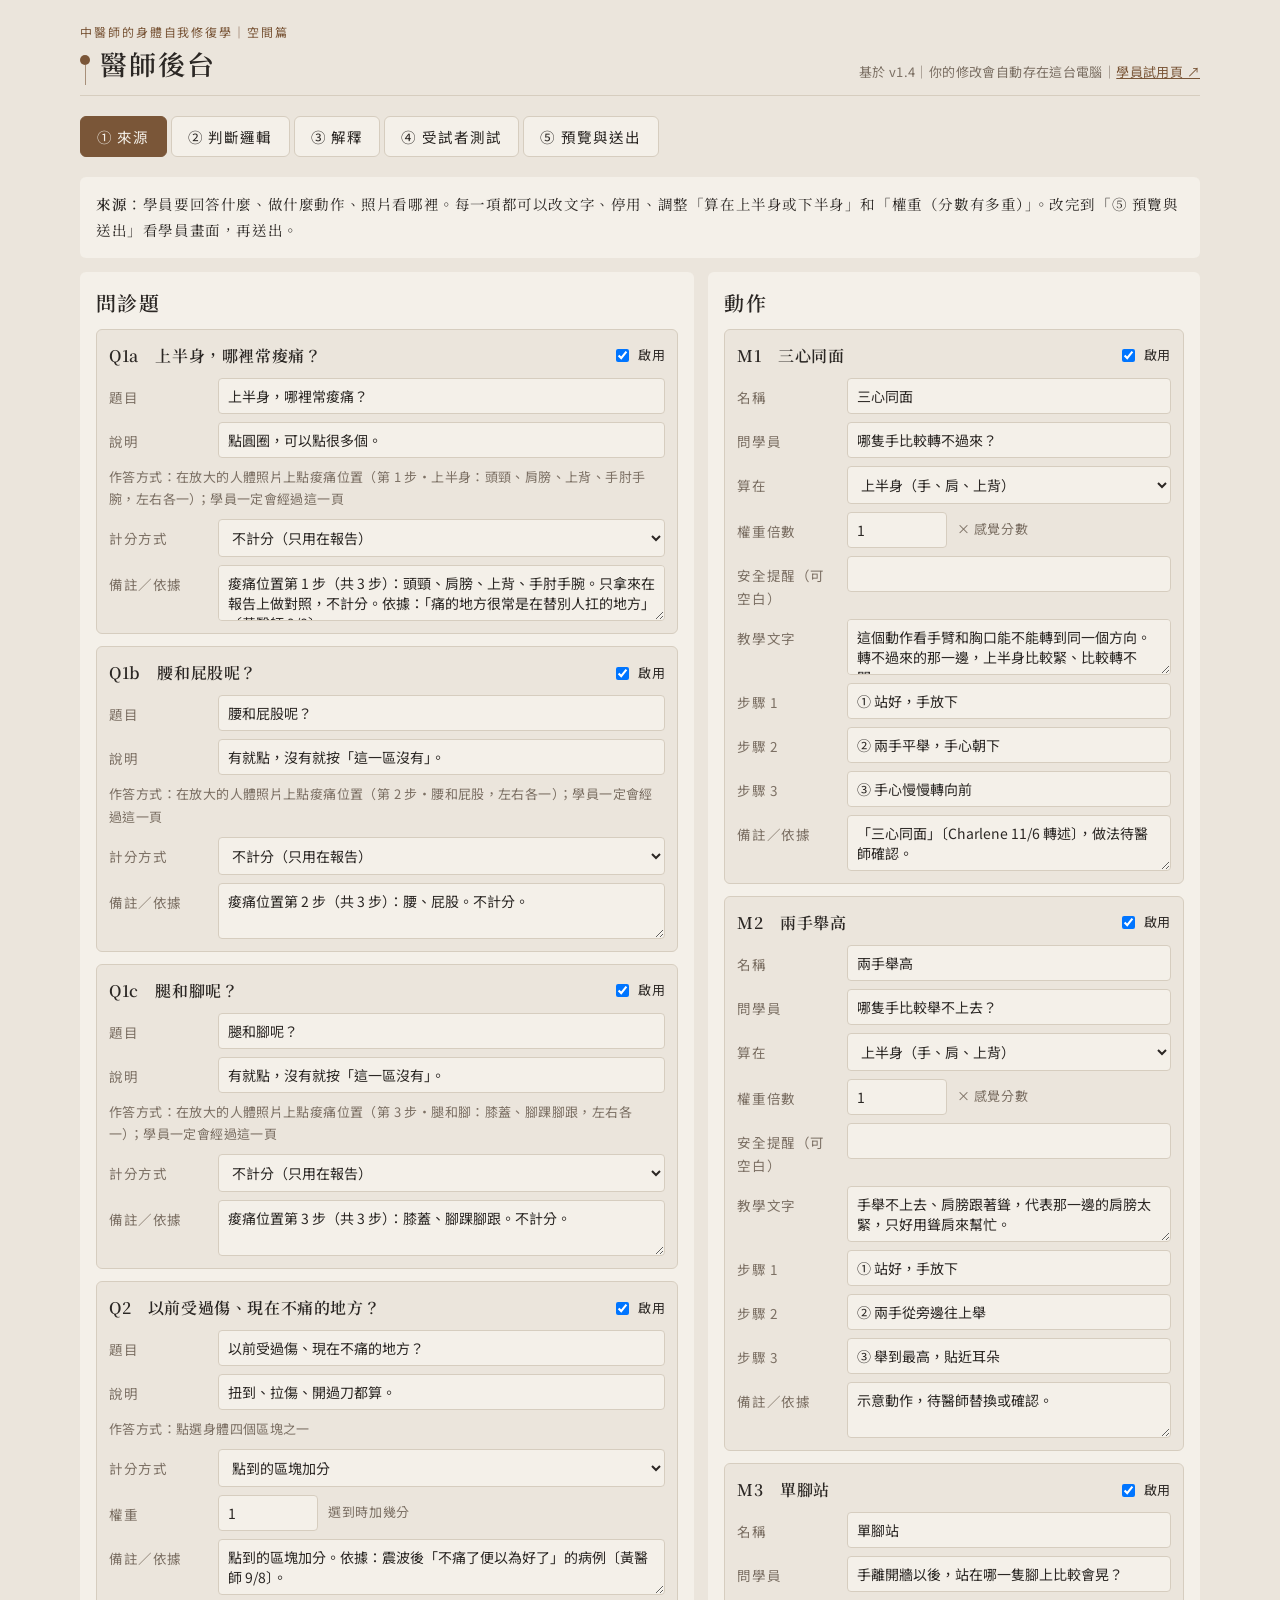
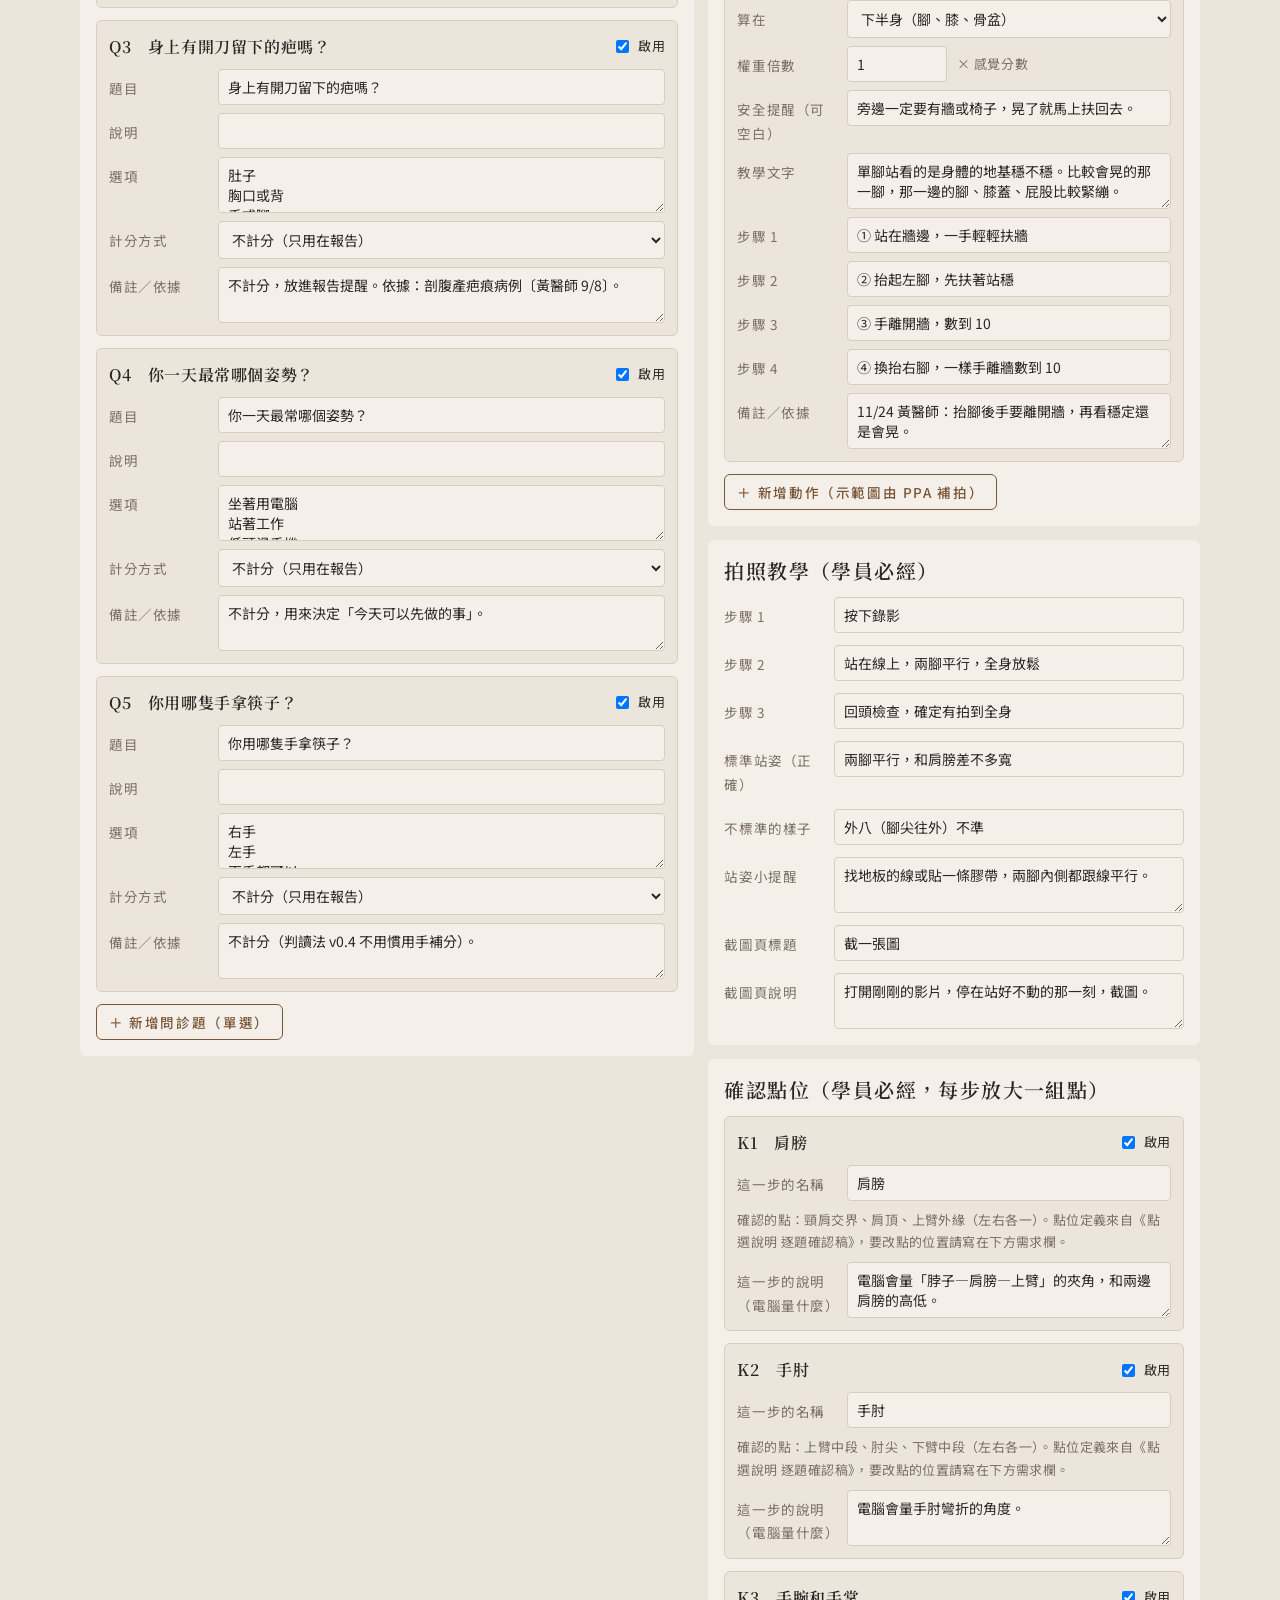
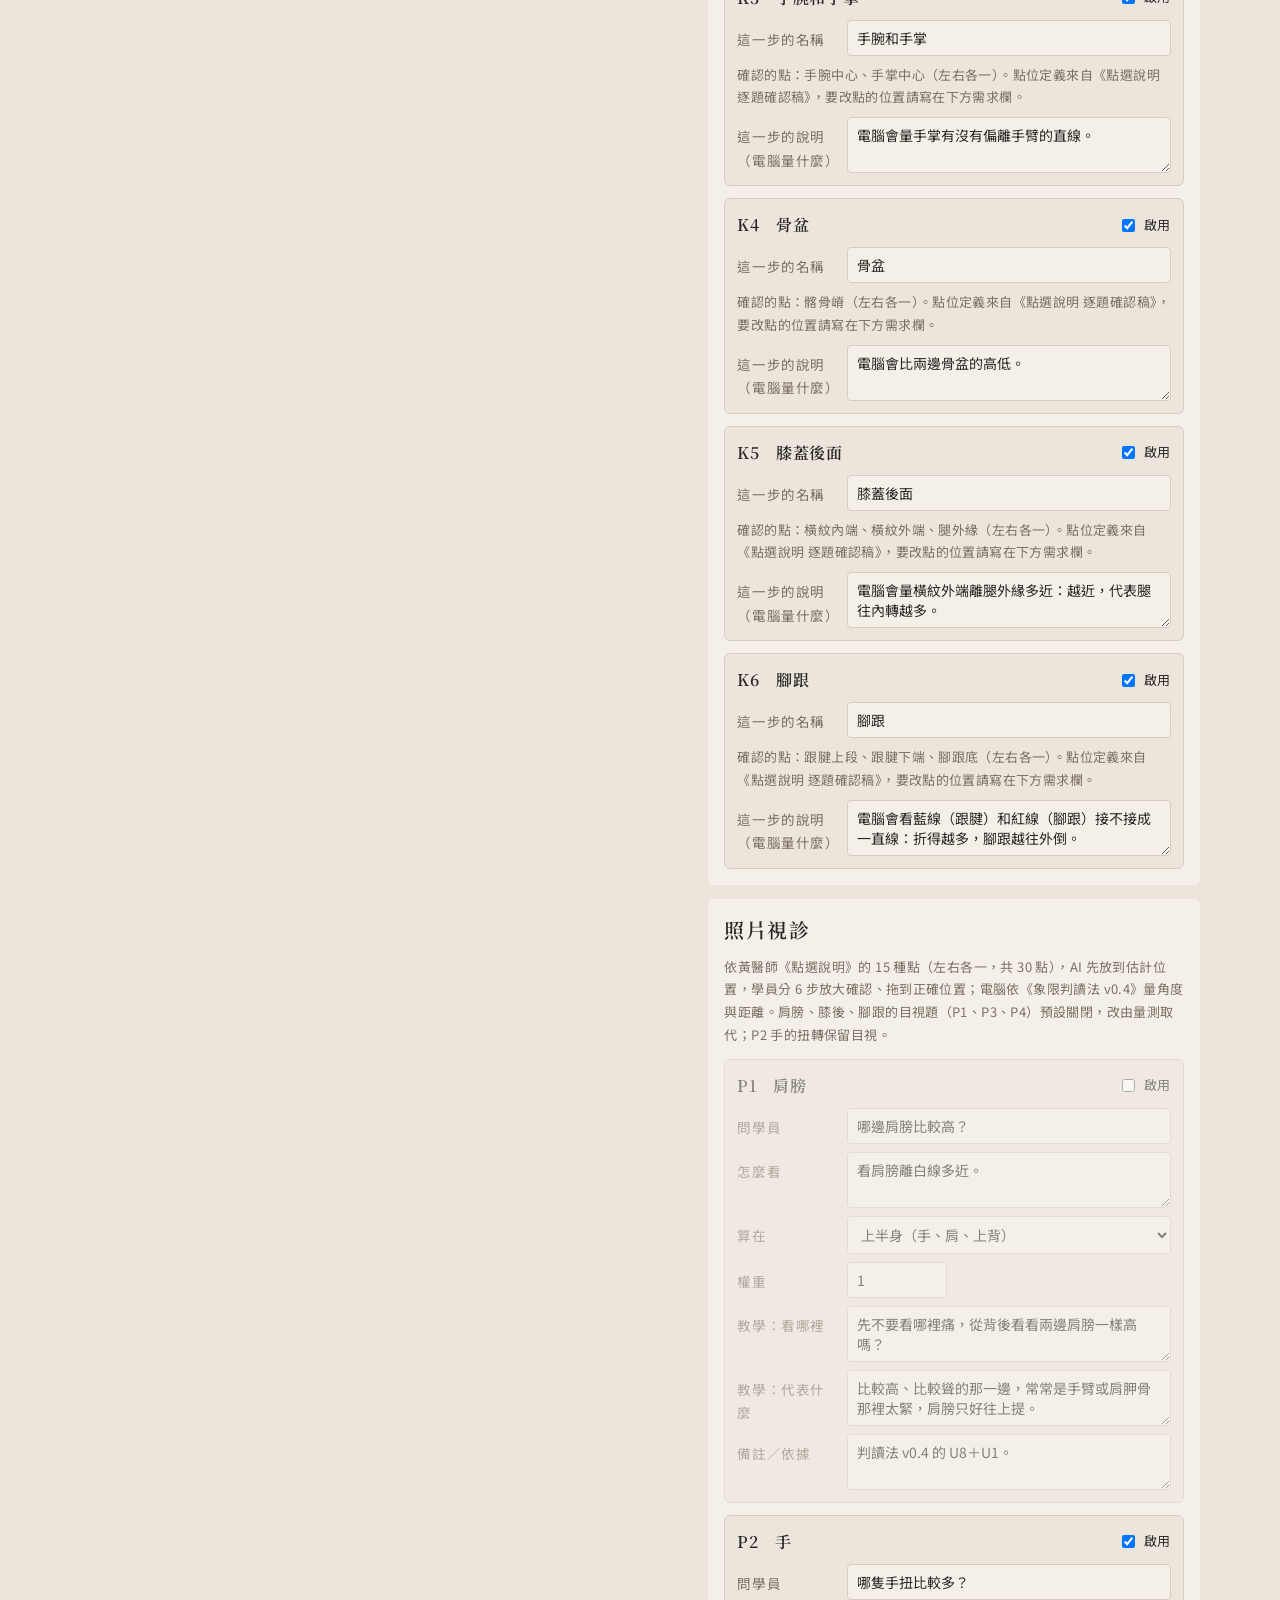
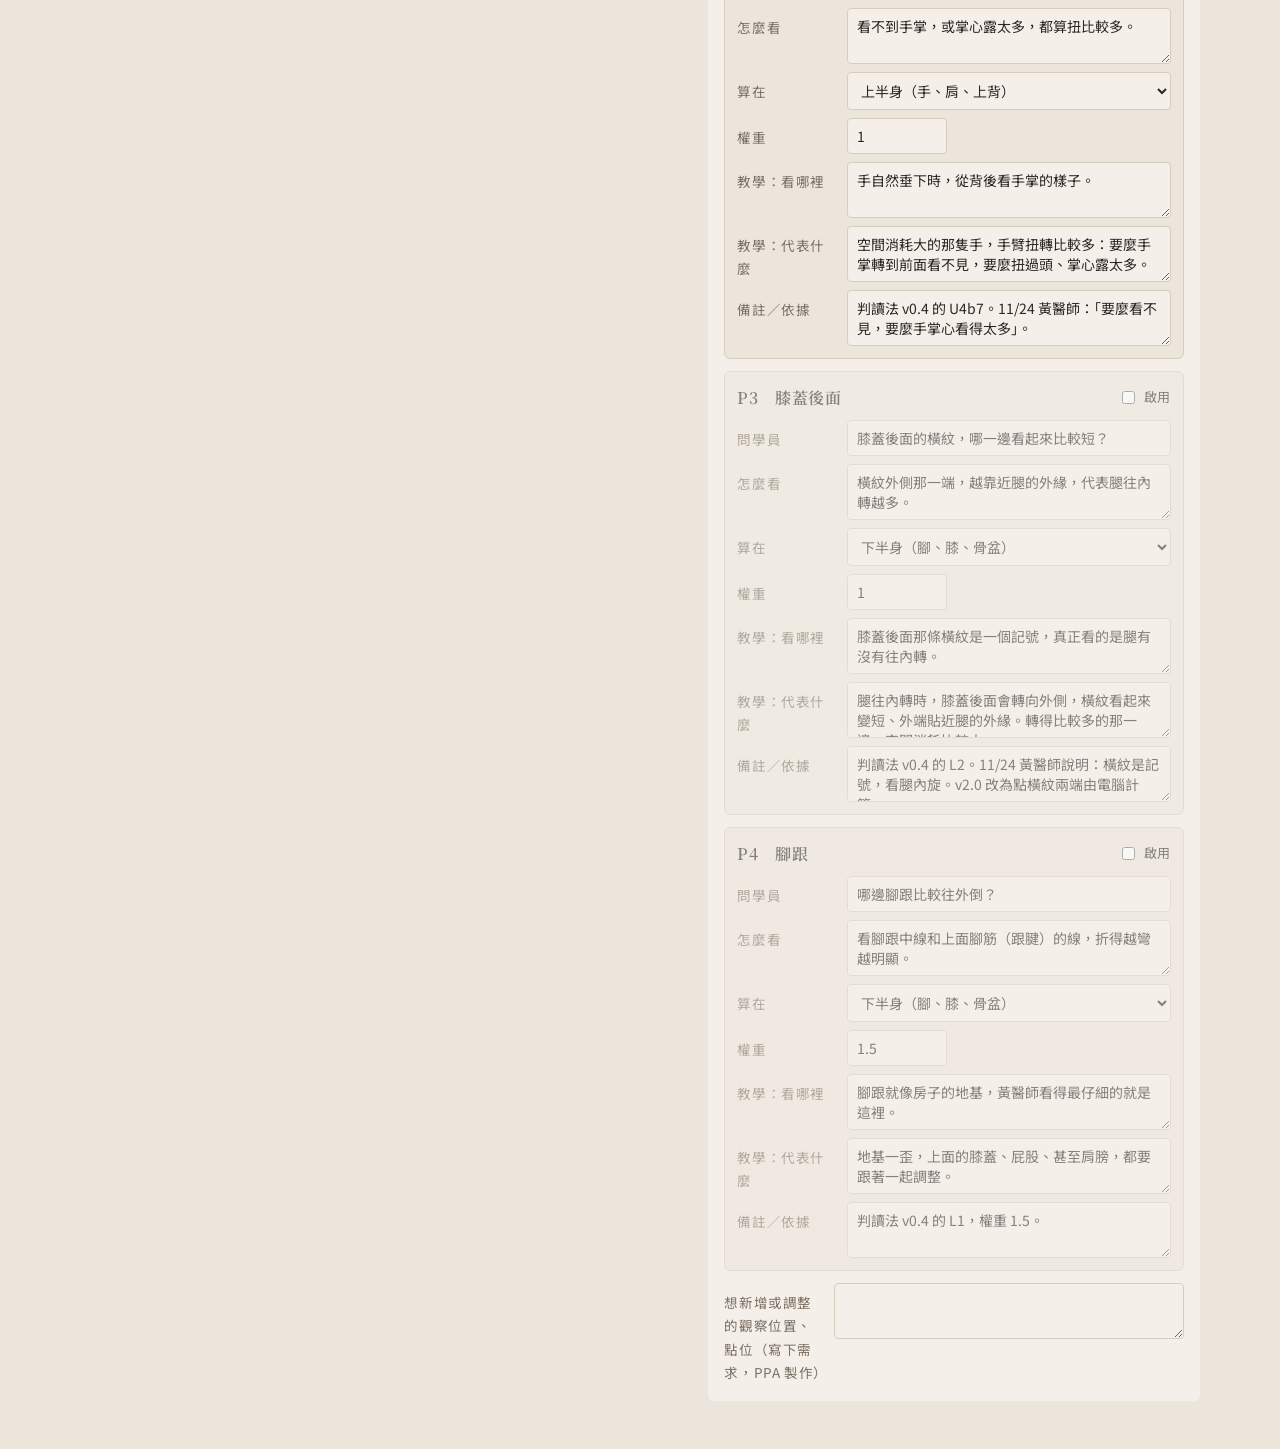
==== commit 5d3c9b4d: "v1.4：四個方向改為開場動畫＋四方向＋收尾（這一篇 vs 課程）、拍照第 2 步改中景錄影站線圖、點位編號縮小 Co-Authored-By: Claude Opus 5.5 <noreply@an" ====
--- a/doctor.html
+++ b/doctor.html
@@ -126,7 +126,7 @@
   <div class="grid2"><div class="sec"><h2>四個區塊的結論</h2>
     ${QUADS.map(q=>{ const P='explain.quadrants.'+q; return `<div class="item"><div class="ih"><b>最緊繃＝${QN[q]}</b></div>${fld('白話的區域',P+'.area')}${fld('一句話結論',P+'.say','area')}${unitSel(P+'.unit',E.quadrants[q].unit)}${fld('今天可以先做',P+'.todo','area')}</div>`; }).join('')}
     <div class="item"><div class="ih"><b>不明顯（沒有通過判定）</b></div>${fld('一句話結論','explain.none.say','area')}${unitSel('explain.none.unit',E.none.unit)}${fld('今天可以先做','explain.none.todo','area')}</div></div>
-  <div style="display:flex;flex-direction:column;gap:14px"><div class="sec"><h2>身體空間的四個方向（學員必經）</h2>${fld('標題','explain.axes.t')}${(E.axes&&E.axes.items||[]).map((x,i)=>fld(x.name+'（'+(x.on?'這篇會看':'這篇不看')+'）','explain.axes.items.'+i+'.d')).join('')}${fld('最後一句','explain.axes.end','area')}</div>
+  <div style="display:flex;flex-direction:column;gap:14px"><div class="sec"><h2>身體空間的四個方向（學員必經）</h2>${E.axes&&E.axes.intro?fld('開場標題','explain.axes.intro.t')+fld('開場直式小字','explain.axes.intro.s')+fld('開場說明','explain.axes.intro.body','area'):''}${fld('四方向頁標題','explain.axes.t')}${(E.axes&&E.axes.items||[]).map((x,i)=>fld(x.name+'（'+(x.on?'這篇會看':'這篇不看')+'）','explain.axes.items.'+i+'.d')).join('')}${E.axes&&E.axes.final?fld('收尾標題','explain.axes.final.t')+fld('這一篇（上下左右）','explain.axes.final.a','area')+fld('課程裡（前後內外）','explain.axes.final.b','area')+fld('最後一句','explain.axes.final.c','area'):''}</div>
     <div class="sec"><h2>使用前先知道（學員必經）</h2>${fld('標題','explain.pre.t')}${fld('三件事（一行一件）','explain.pre.items','lines')}${fld('篩選問題','explain.pre.ask','area')}${fld('答「有」時報告上的提醒','explain.pre.caveat','area')}</div>
     <div class="sec"><h2>回應問診（今天可以做的事）</h2>${fld('有舊傷時（{area}＝區塊）','explain.injuryTodo','area')}${fld('有開刀疤時（{scar}＝位置）','explain.scarTodo','area')}</div>
     <div class="sec"><h2>分數等級（四區互相比較：較少／中等／偏多）</h2>
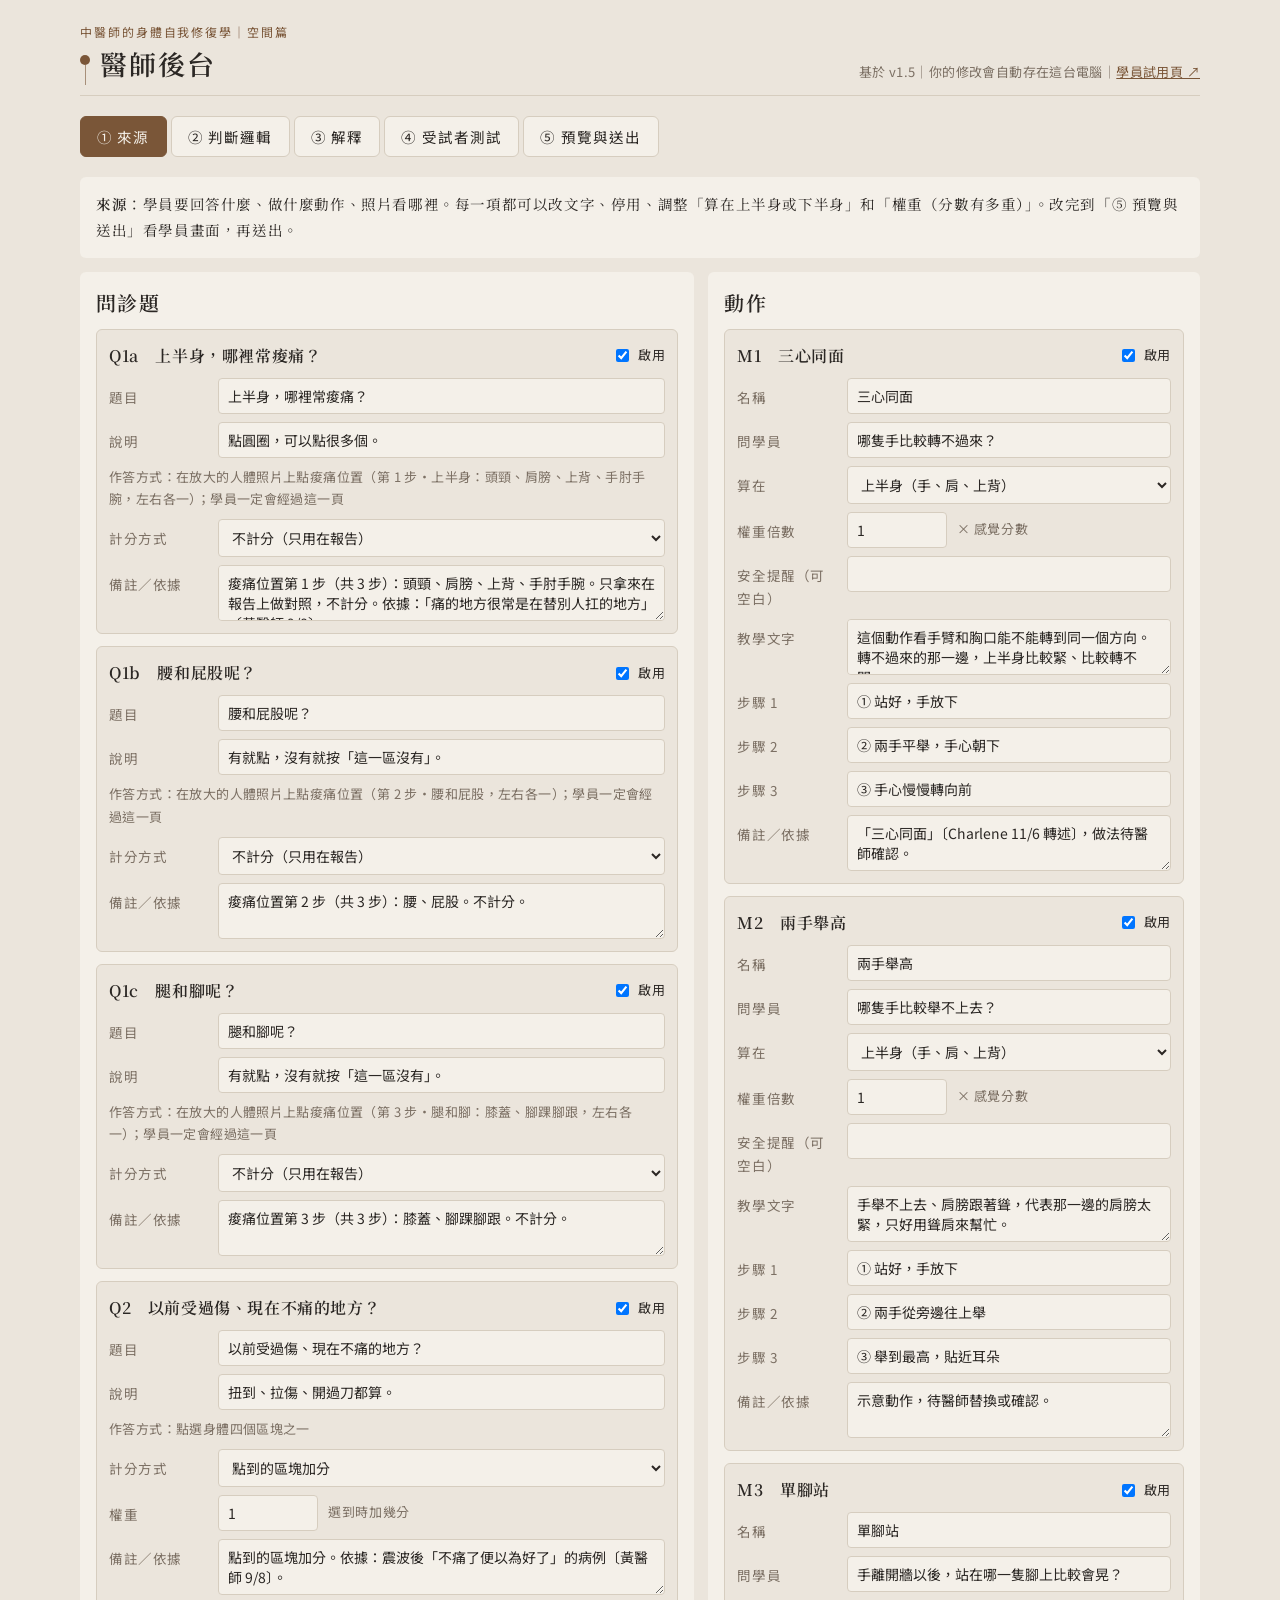
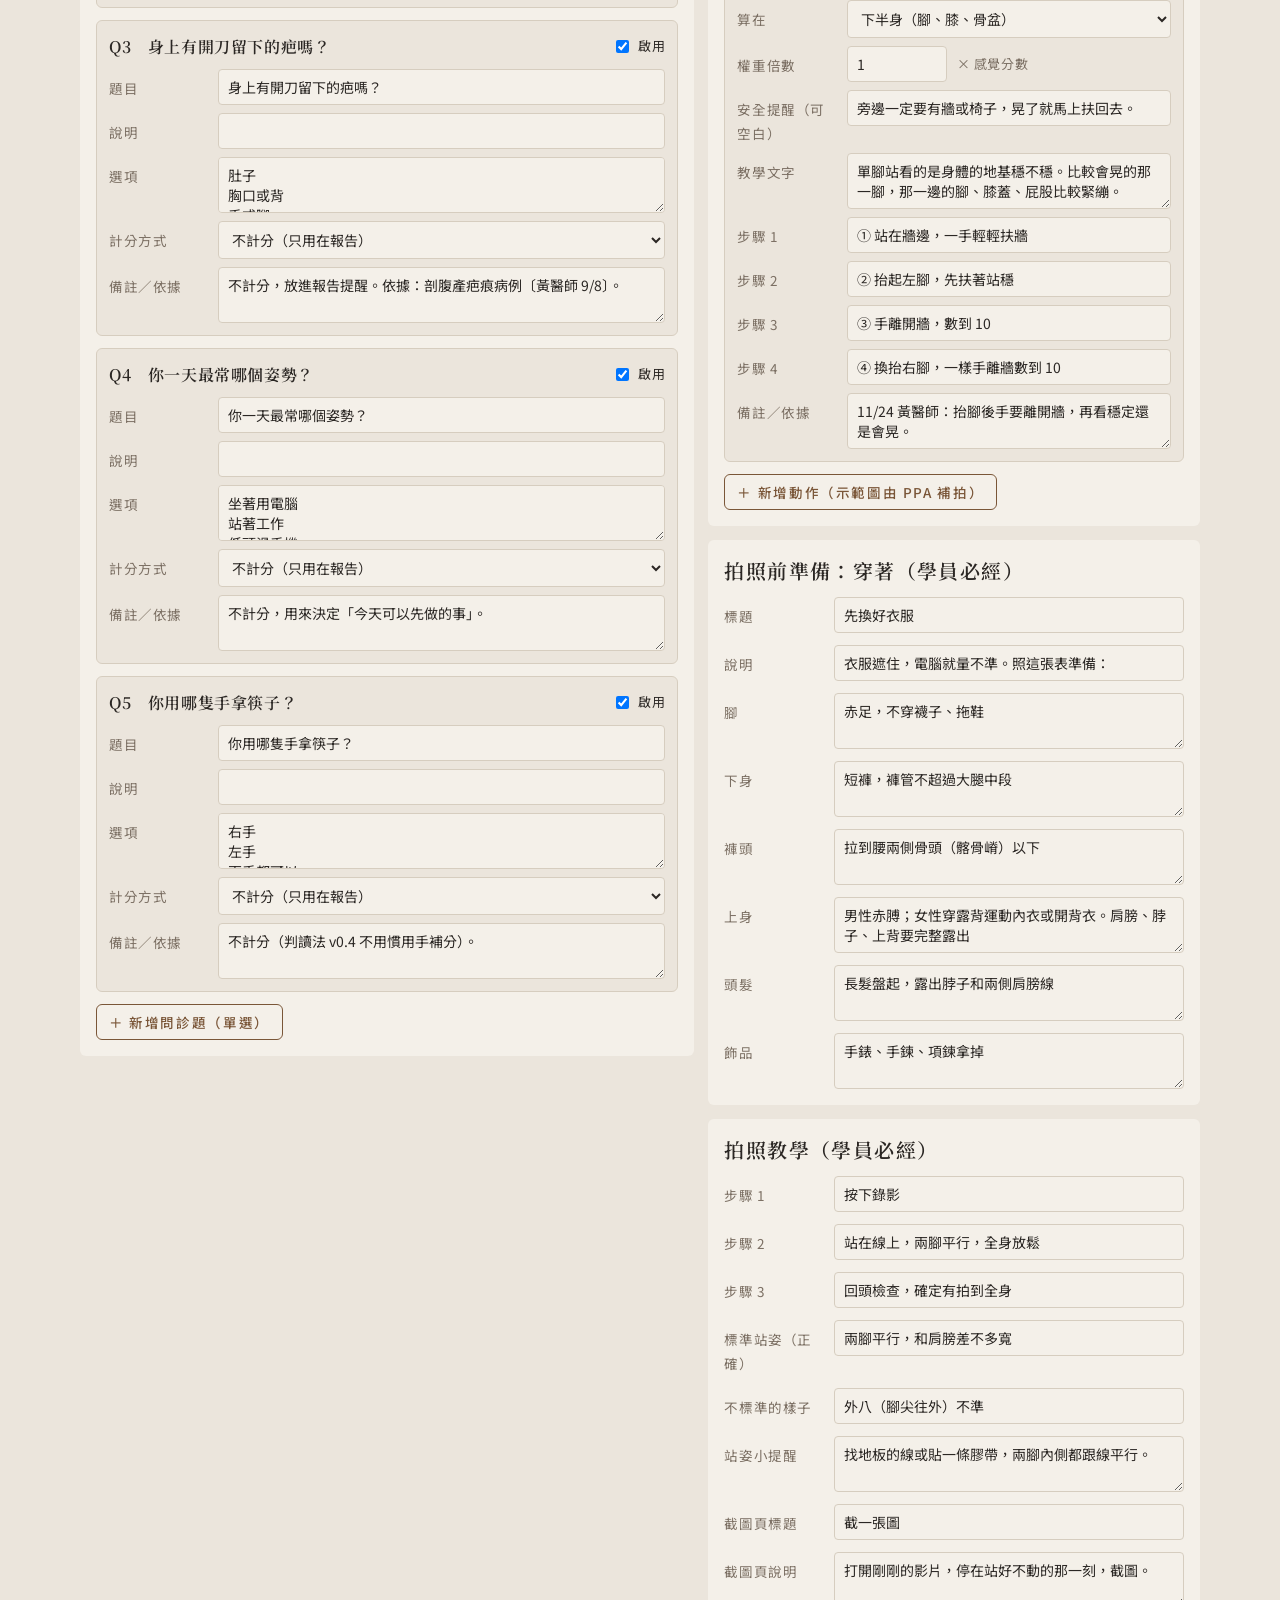
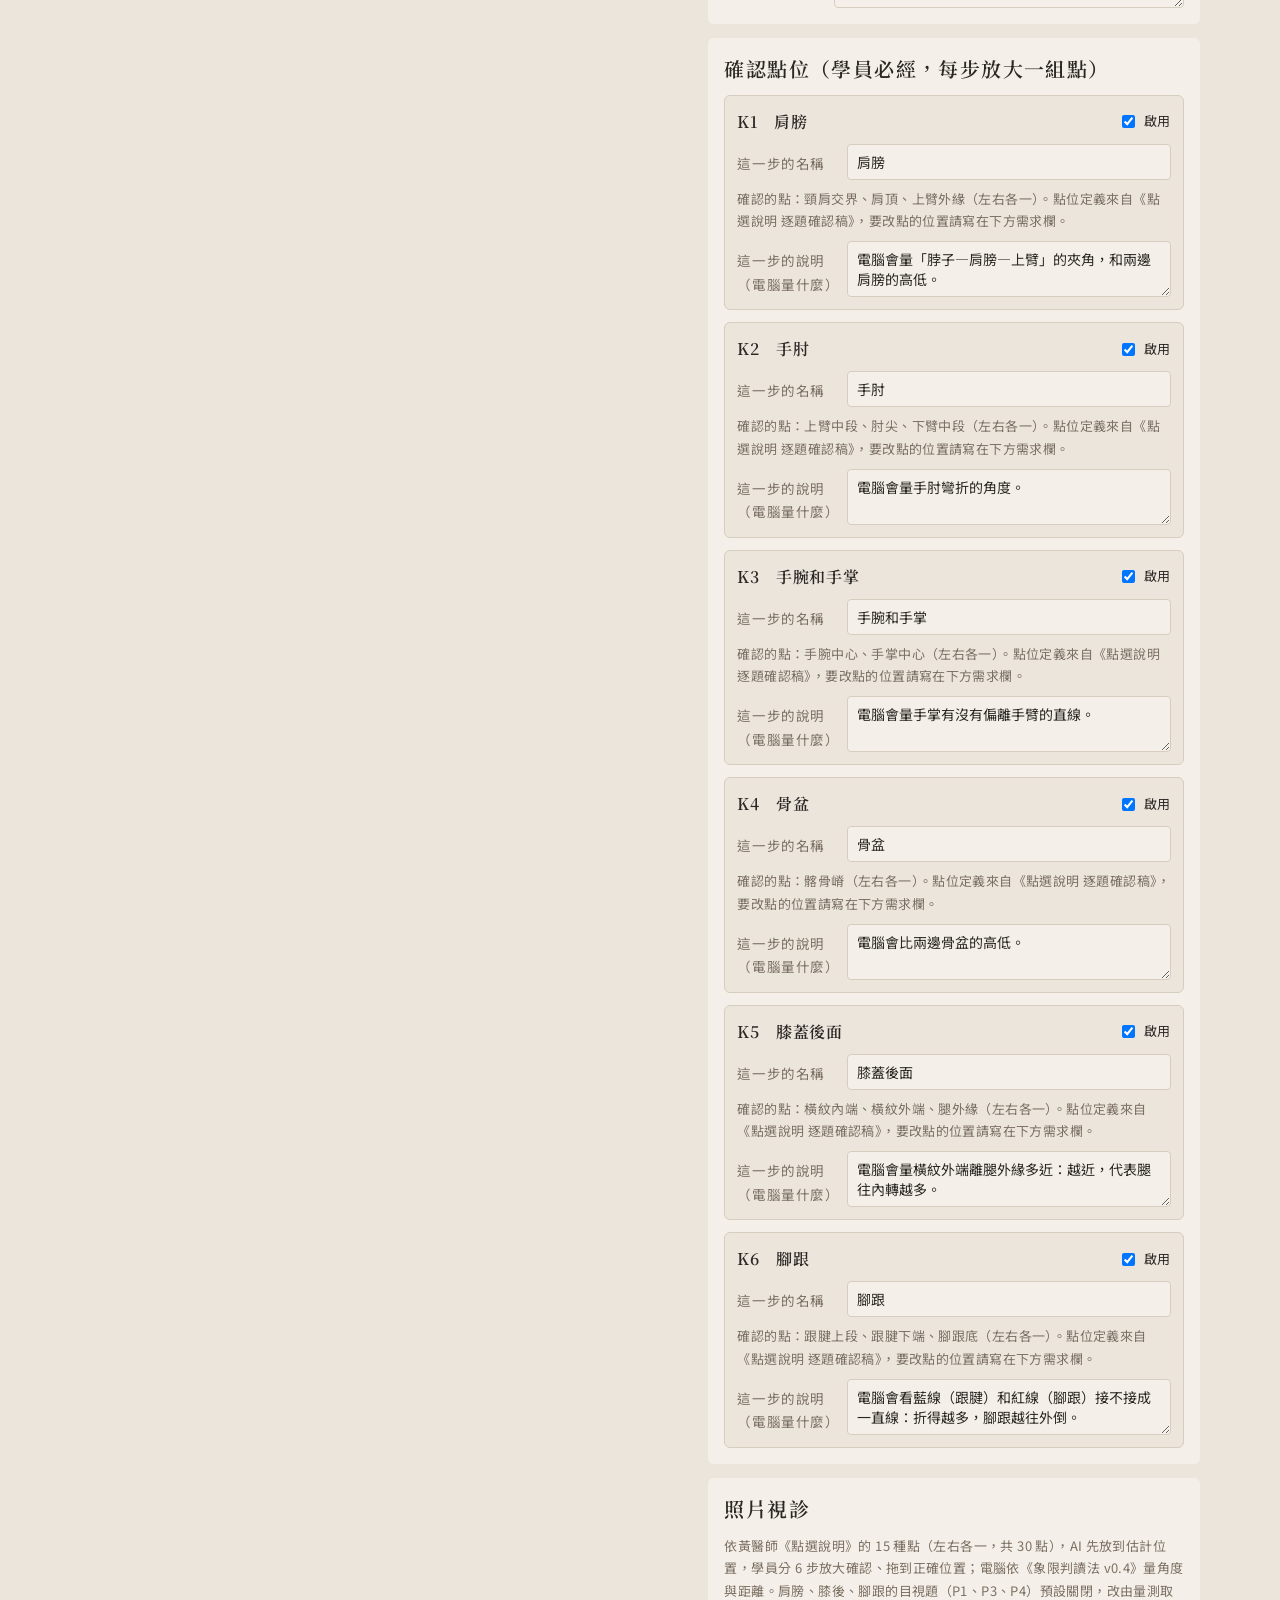
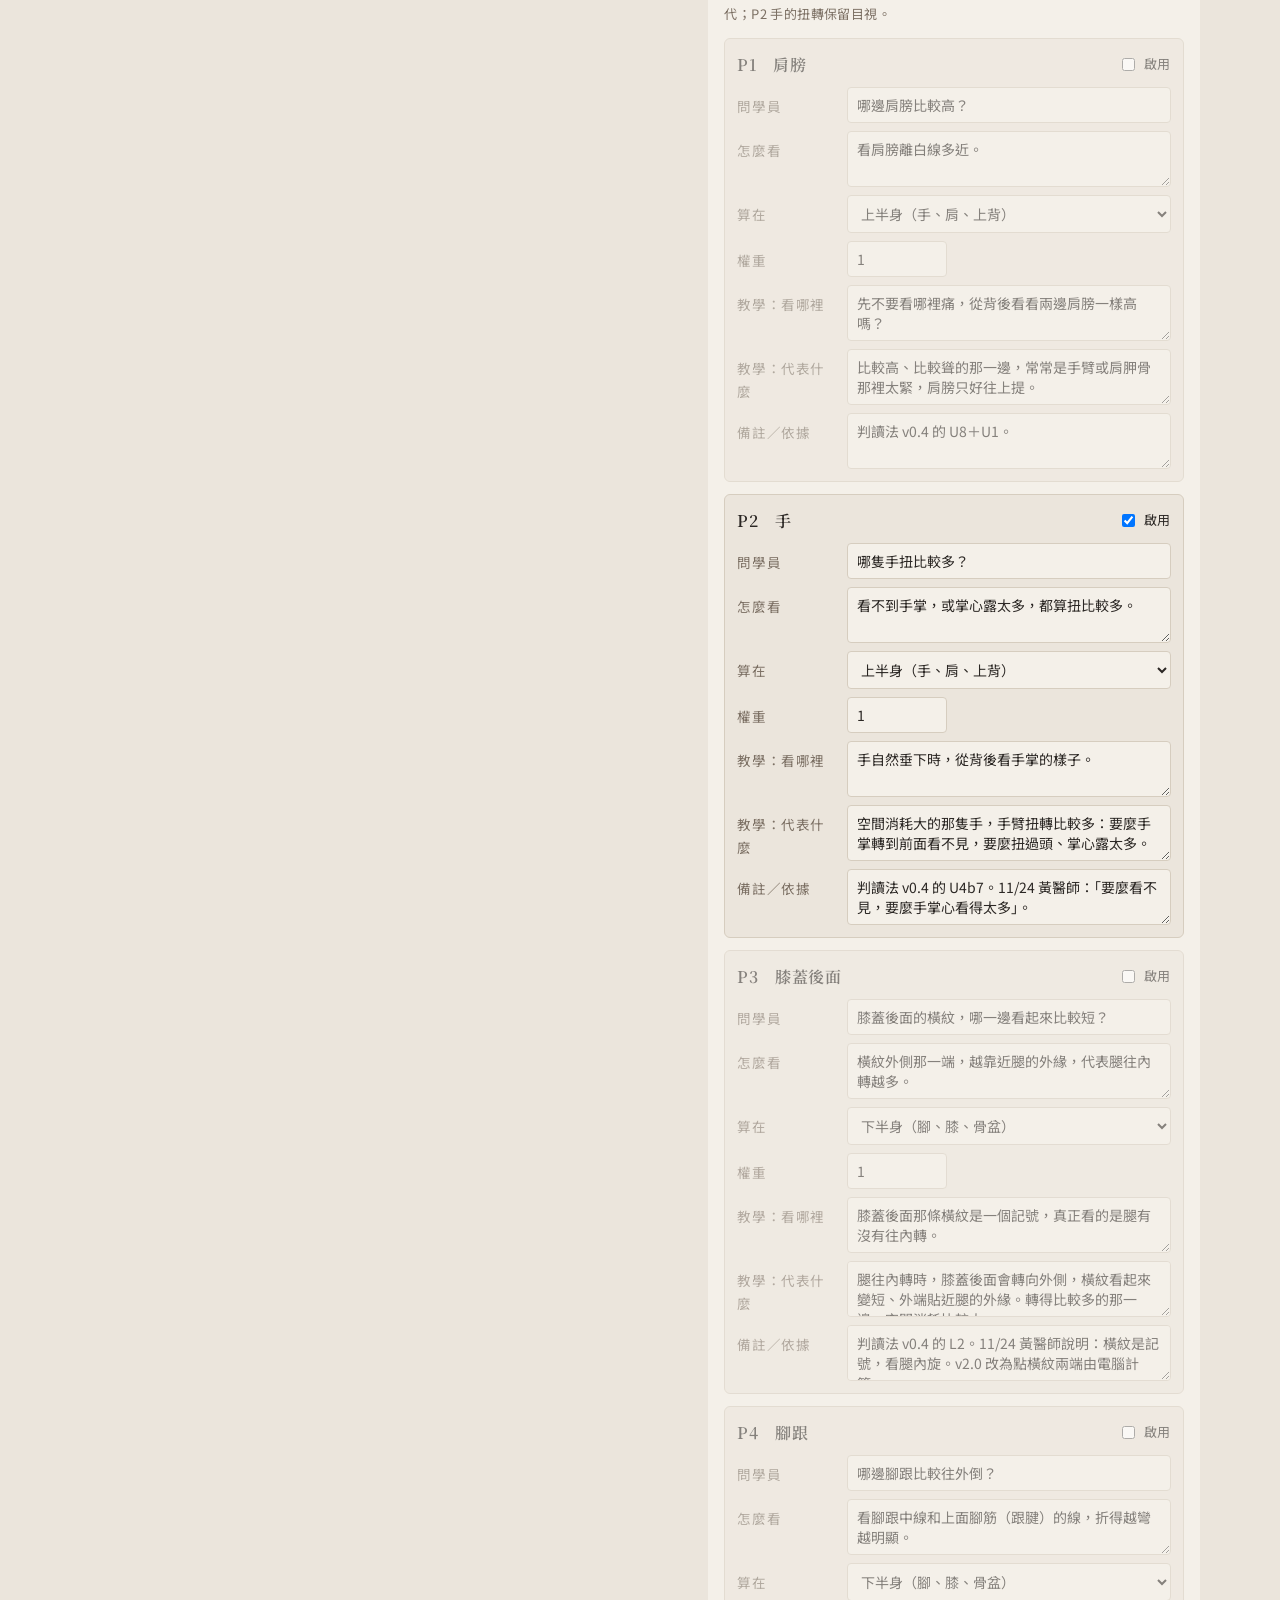
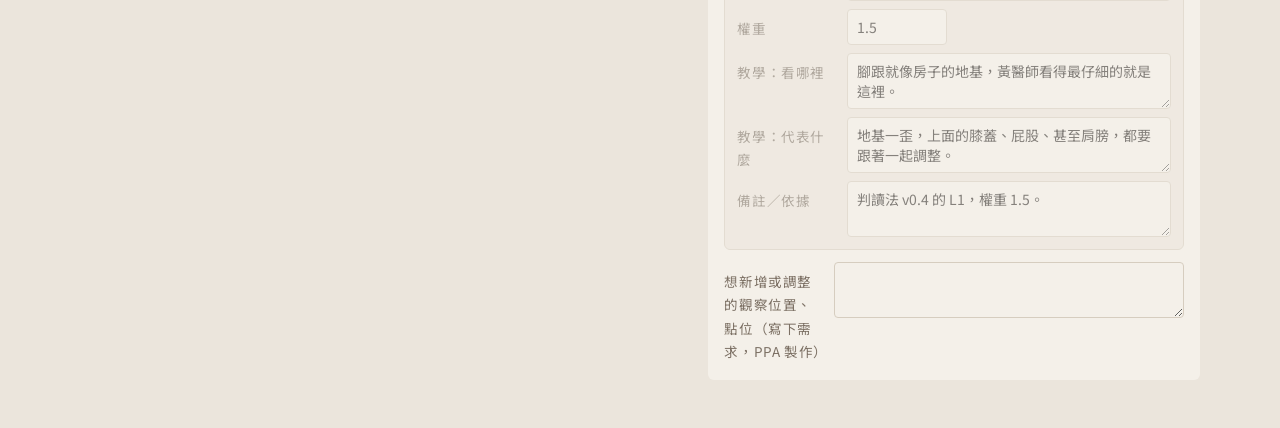
==== commit 44082a6f: "v1.5：新增拍照前穿著準備頁（依醫師用戶拍照規範），後台與數據頁同步 Co-Authored-By: Claude Opus 5.5 <noreply@anthropic.com>" ====
--- a/doctor.html
+++ b/doctor.html
@@ -98,6 +98,7 @@
       ${fld('名稱',P+'.name')}${fld('問學員',P+'.ask')}${fld('算在',P+'.half','half')}${fld('權重倍數',P+'.w','num',{hint:'× 感覺分數'})}${fld('安全提醒（可空白）',P+'.safety')}${fld('教學文字',P+'.teach','area')}
       ${(m.frames||[]).map((fr,j)=>fld('步驟 '+(j+1),P+'.frames.'+j+'.1')).join('')}${fld('備註／依據',P+'.note','area')}</div>`; }).join('')}
     <button class="btn ghost small addbtn" data-act="addM">＋ 新增動作（示範圖由 PPA 補拍）</button></div>
+    <div class="sec"><h2>拍照前準備：穿著（學員必經）</h2>${s.dress?fld('標題','sources.dress.t')+fld('說明','sources.dress.sub')+s.dress.rows.map((r,j)=>fld(r[0],'sources.dress.rows.'+j+'.1','area')).join(''):''}</div>
     <div class="sec"><h2>拍照教學（學員必經）</h2>
       ${(s.photoSteps||[]).map((st,j)=>fld('步驟 '+(j+1),'sources.photoSteps.'+j+'.1')).join('')}
       ${s.stance?fld('標準站姿（正確）','sources.stance.t')+fld('不標準的樣子','sources.stance.bad')+fld('站姿小提醒','sources.stance.tip','area'):''}${fld('截圖頁標題','sources.photoShot.t')}${fld('截圖頁說明','sources.photoShot.sub','area')}</div>
@@ -176,7 +177,7 @@
 const LBL={tip:'說明',ratio2:'給2分的左右比',ratio1:'給1分的左右比',tilt2:'給2分的傾斜',tilt1:'給1分的傾斜',tiltMax:'無參照最多給',on:'啟用',see:'看哪裡',mean:'代表什麼',end:'最後一句',safety:'安全提醒',items:'三件事',caveat:'提醒',ask:'問學員',tip:'小提醒',max:'上限分數',t:'題目',sub:'說明',o:'選項',name:'名稱',ask:'問學員',how:'怎麼看',half:'算在',w:'權重',teach:'教學文字',see:'教學：看哪裡',mean:'教學：代表什麼',enabled:'啟用',note:'備註',area:'白話區域',say:'一句話結論',unit:'優先章節',todo:'今天可以先做',ch:'章節',why:'為什麼看',mode:'計分方式',minScore:'最低緊繃分數',minAgree:'至少幾種來源同向',minDeg:'角度門檻',photoRequest:'照片點位需求',nightMove:'睡前動作說明',disclaimer:'不是診斷的提醒'};
 function flat(o, pre, out){ if(Array.isArray(o)&&o.length&&typeof o[0]==='object'&&!Array.isArray(o[0])&&o[0].id){ o.forEach(x=>flat(x, pre+'〔'+x.id+'〕', out)); return out; }
   if(o&&typeof o==='object'&&!Array.isArray(o)){ Object.keys(o).forEach(k=>flat(o[k], pre?pre+'.'+k:k, out)); return out; } out[pre]=o; return out; }
-const SEC={measure:'照片量測',cues:'量測項目',axes:'四個方向',points:'確認點位',pre:'使用前先知道',stance:'站姿',injuryTodo:'舊傷建議',scarTodo:'疤痕建議',points:'確認點位',photoSteps:'拍照步驟',photoShot:'截圖頁',levels:'分數等級',questions:'問診',moves:'動作',compares:'照片',units:'章節',quadrants:'結論',feelWeight:'感覺分數',aiMeasure:'電腦量角度',fixedTodo:'姿勢建議',feelText:'感覺說明',score:'計分',map:'對應',none:'不明顯',frames:'步驟'};
+const SEC={dress:'穿著準備',rows:'項目',measure:'照片量測',cues:'量測項目',axes:'四個方向',points:'確認點位',pre:'使用前先知道',stance:'站姿',injuryTodo:'舊傷建議',scarTodo:'疤痕建議',points:'確認點位',photoSteps:'拍照步驟',photoShot:'截圖頁',levels:'分數等級',questions:'問診',moves:'動作',compares:'照片',units:'章節',quadrants:'結論',feelWeight:'感覺分數',aiMeasure:'電腦量角度',fixedTodo:'姿勢建議',feelText:'感覺說明',score:'計分',map:'對應',none:'不明顯',frames:'步驟'};
 const nice = p => p.replace(/^(sources|logic|explain)\./,'').split('.').map(k=>LBL[k]||SEC[k]||QN[k]||(/^\d+$/.test(k)?'':k)).filter(Boolean).join(' ').replace(/\s+〔/g,'〔').trim();
 const show = v => Array.isArray(v)?v.map(x=>Array.isArray(x)?x[1]:x&&typeof x==='object'?(x.name!=null?x.name+(x.max!=null?'（到 '+x.max+' 分）':''):JSON.stringify(x)):x).join('／'):typeof v==='boolean'?(v?'是':'否'):v==null?'（無）':String(v);
 function diffCfg(a,b){ const A=flat(a,'',{}), B=flat(b,'',{}), keys=[...new Set([...Object.keys(A),...Object.keys(B)])].filter(k=>k!=='version'), out=[];
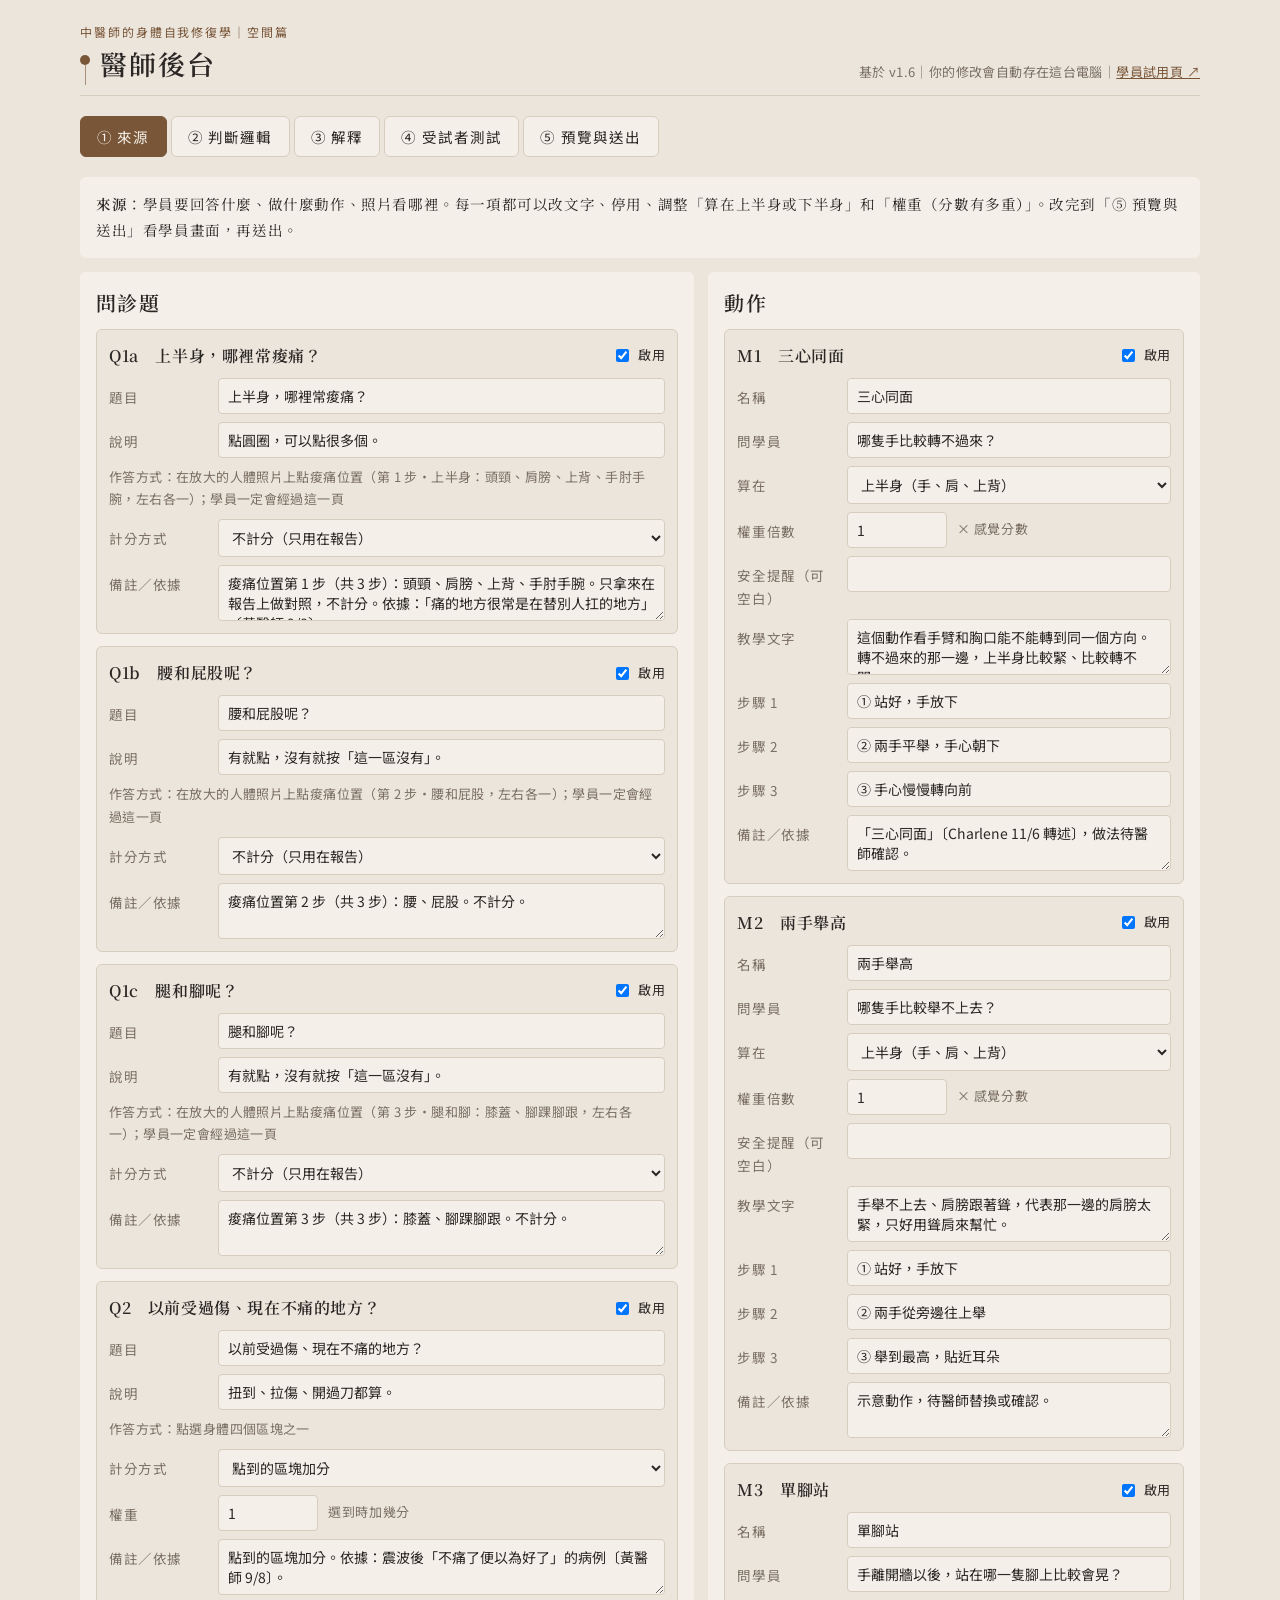
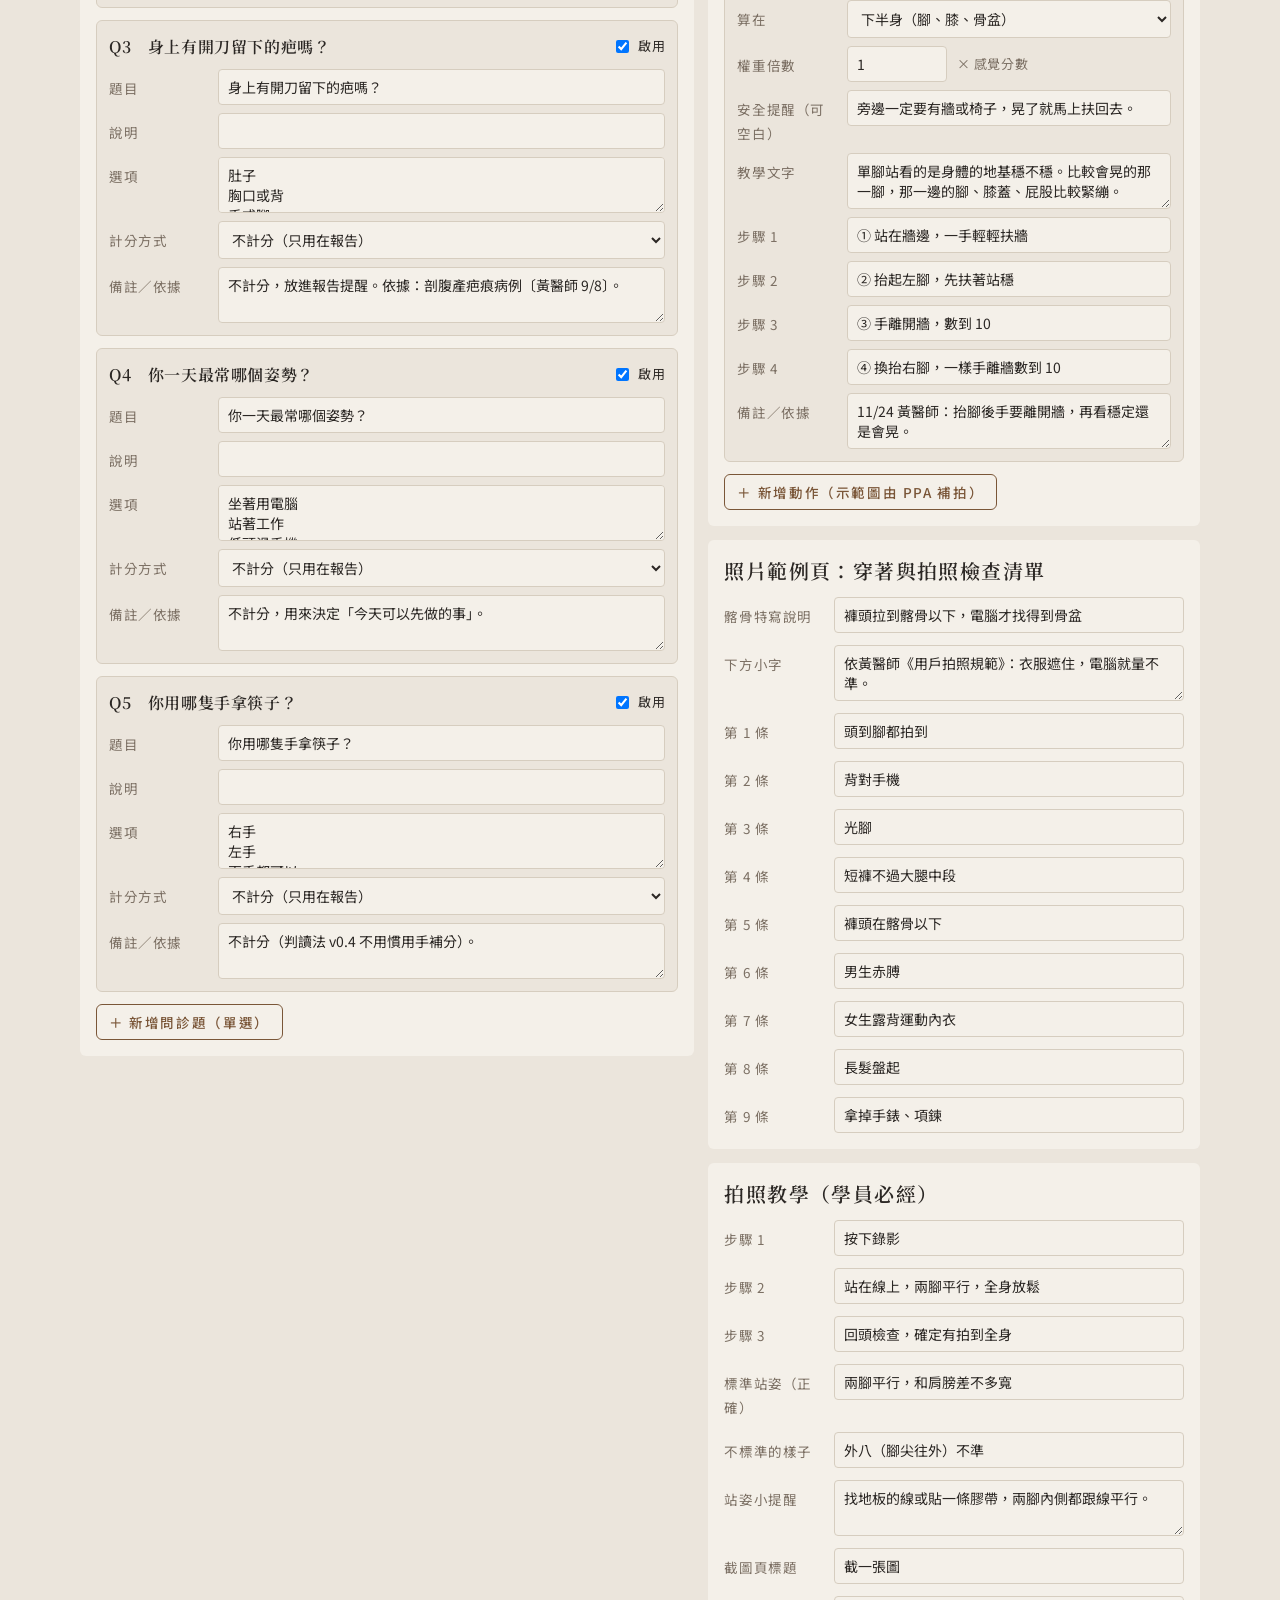
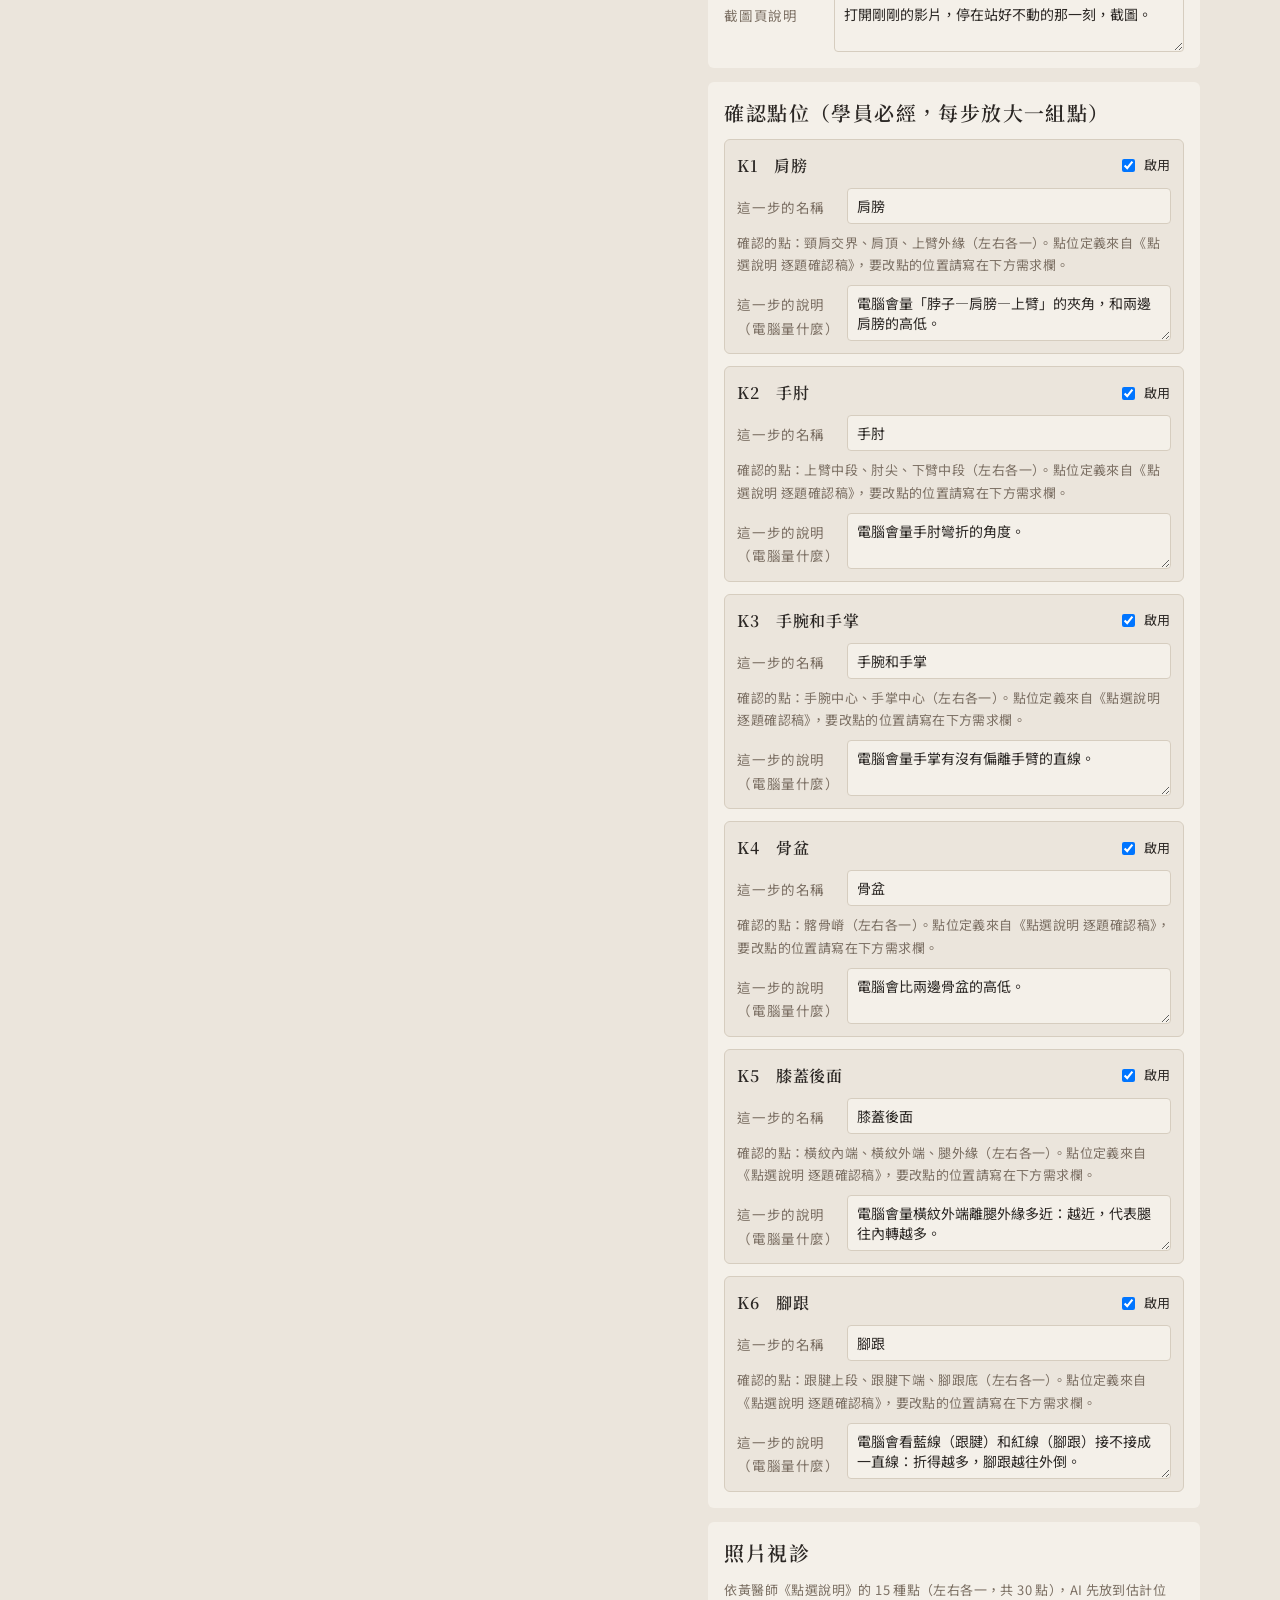
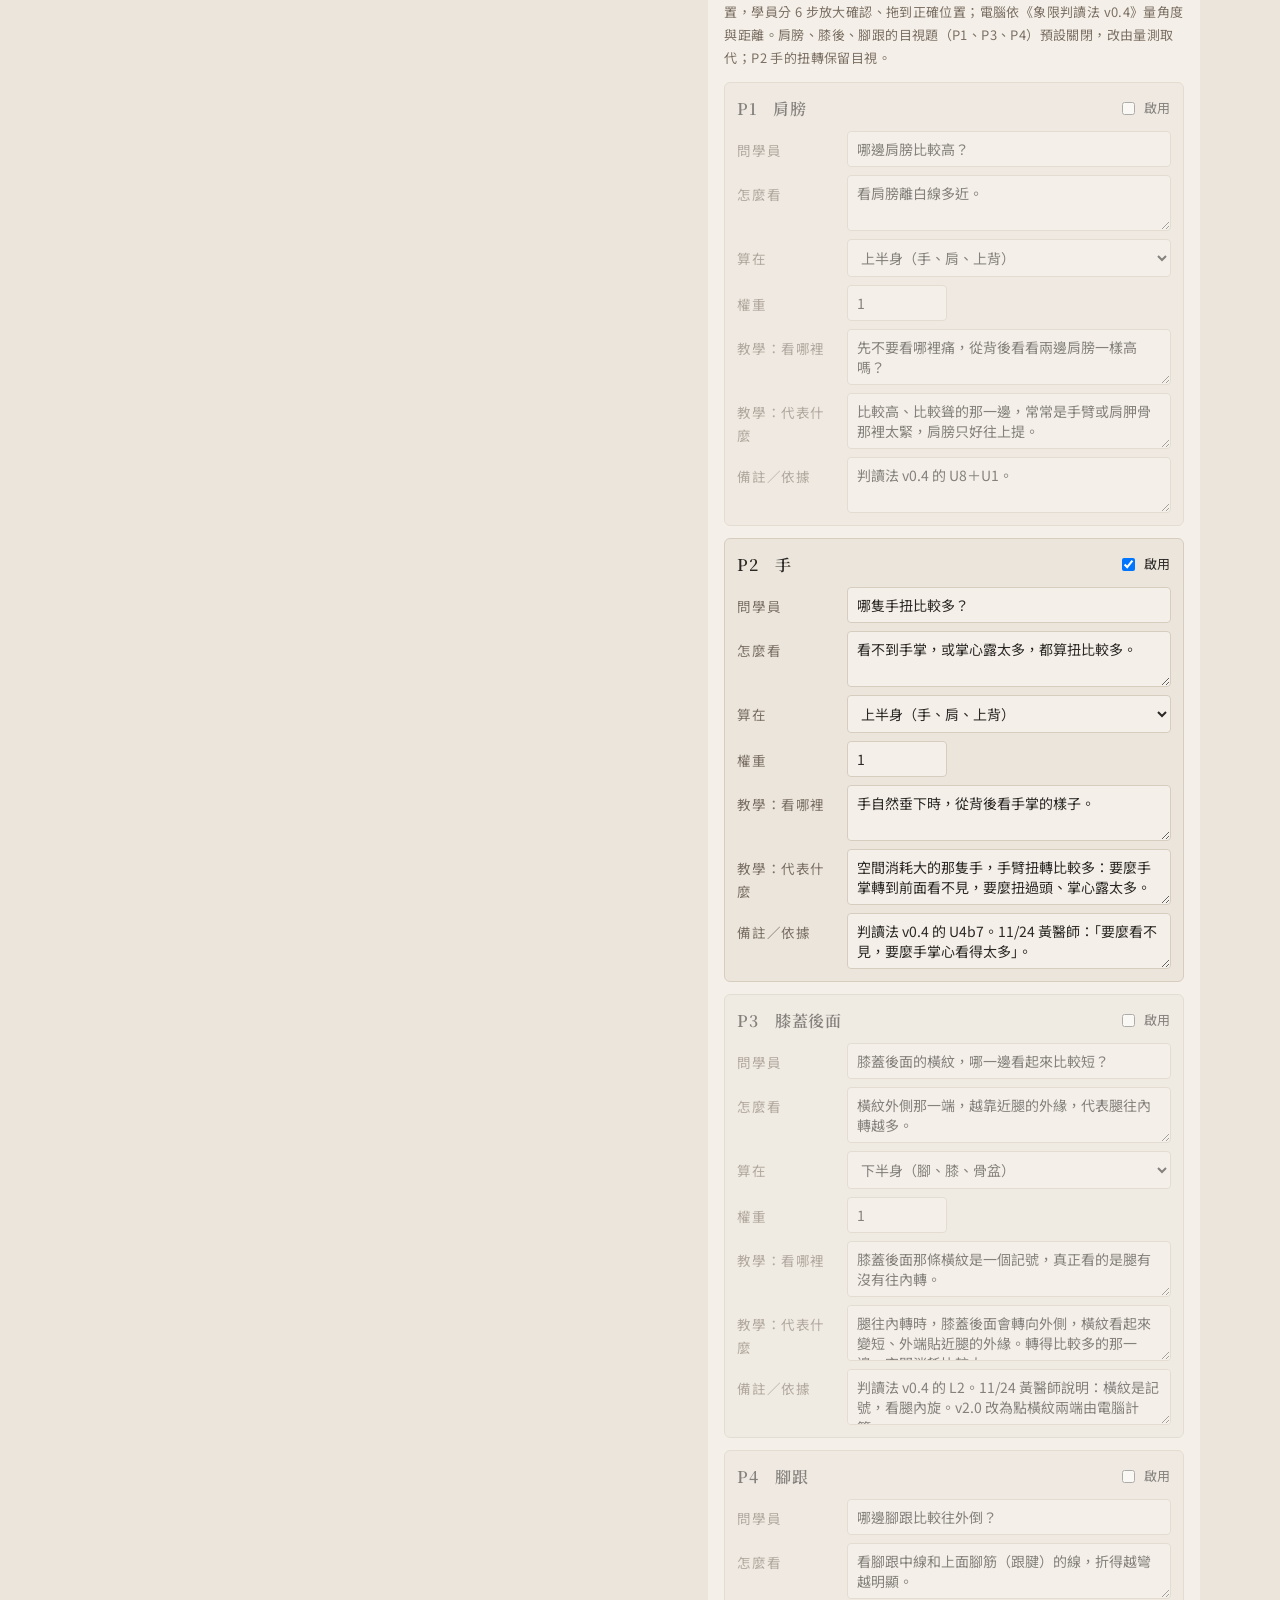
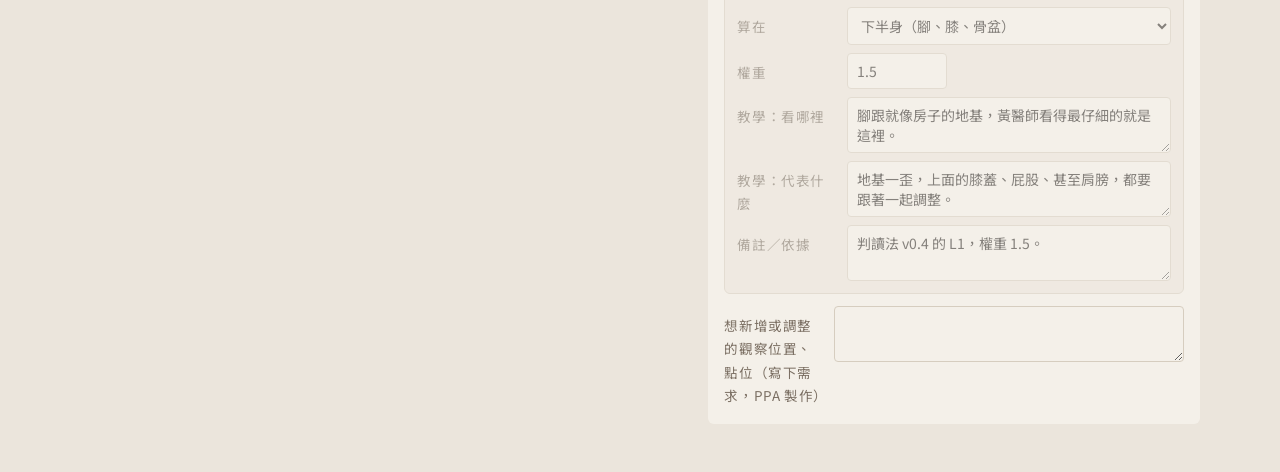
==== commit 9a72baf4: "v1.6：穿著規範併入照片範例頁＋髂骨標示，範例圖褲頭降低、教學圖重產，移除獨立穿著頁 Co-Authored-By: Claude Opus 5.5 <noreply@anthropic.com>" ====
--- a/doctor.html
+++ b/doctor.html
@@ -98,7 +98,7 @@
       ${fld('名稱',P+'.name')}${fld('問學員',P+'.ask')}${fld('算在',P+'.half','half')}${fld('權重倍數',P+'.w','num',{hint:'× 感覺分數'})}${fld('安全提醒（可空白）',P+'.safety')}${fld('教學文字',P+'.teach','area')}
       ${(m.frames||[]).map((fr,j)=>fld('步驟 '+(j+1),P+'.frames.'+j+'.1')).join('')}${fld('備註／依據',P+'.note','area')}</div>`; }).join('')}
     <button class="btn ghost small addbtn" data-act="addM">＋ 新增動作（示範圖由 PPA 補拍）</button></div>
-    <div class="sec"><h2>拍照前準備：穿著（學員必經）</h2>${s.dress?fld('標題','sources.dress.t')+fld('說明','sources.dress.sub')+s.dress.rows.map((r,j)=>fld(r[0],'sources.dress.rows.'+j+'.1','area')).join(''):''}</div>
+    <div class="sec"><h2>照片範例頁：穿著與拍照檢查清單</h2>${s.dress&&s.dress.checks?fld('髂骨特寫說明','sources.dress.zoomCap')+fld('下方小字','sources.dress.note','area')+s.dress.checks.map((r,j)=>fld('第 '+(j+1)+' 條','sources.dress.checks.'+j)).join(''):''}</div>
     <div class="sec"><h2>拍照教學（學員必經）</h2>
       ${(s.photoSteps||[]).map((st,j)=>fld('步驟 '+(j+1),'sources.photoSteps.'+j+'.1')).join('')}
       ${s.stance?fld('標準站姿（正確）','sources.stance.t')+fld('不標準的樣子','sources.stance.bad')+fld('站姿小提醒','sources.stance.tip','area'):''}${fld('截圖頁標題','sources.photoShot.t')}${fld('截圖頁說明','sources.photoShot.sub','area')}</div>
@@ -177,7 +177,7 @@
 const LBL={tip:'說明',ratio2:'給2分的左右比',ratio1:'給1分的左右比',tilt2:'給2分的傾斜',tilt1:'給1分的傾斜',tiltMax:'無參照最多給',on:'啟用',see:'看哪裡',mean:'代表什麼',end:'最後一句',safety:'安全提醒',items:'三件事',caveat:'提醒',ask:'問學員',tip:'小提醒',max:'上限分數',t:'題目',sub:'說明',o:'選項',name:'名稱',ask:'問學員',how:'怎麼看',half:'算在',w:'權重',teach:'教學文字',see:'教學：看哪裡',mean:'教學：代表什麼',enabled:'啟用',note:'備註',area:'白話區域',say:'一句話結論',unit:'優先章節',todo:'今天可以先做',ch:'章節',why:'為什麼看',mode:'計分方式',minScore:'最低緊繃分數',minAgree:'至少幾種來源同向',minDeg:'角度門檻',photoRequest:'照片點位需求',nightMove:'睡前動作說明',disclaimer:'不是診斷的提醒'};
 function flat(o, pre, out){ if(Array.isArray(o)&&o.length&&typeof o[0]==='object'&&!Array.isArray(o[0])&&o[0].id){ o.forEach(x=>flat(x, pre+'〔'+x.id+'〕', out)); return out; }
   if(o&&typeof o==='object'&&!Array.isArray(o)){ Object.keys(o).forEach(k=>flat(o[k], pre?pre+'.'+k:k, out)); return out; } out[pre]=o; return out; }
-const SEC={dress:'穿著準備',rows:'項目',measure:'照片量測',cues:'量測項目',axes:'四個方向',points:'確認點位',pre:'使用前先知道',stance:'站姿',injuryTodo:'舊傷建議',scarTodo:'疤痕建議',points:'確認點位',photoSteps:'拍照步驟',photoShot:'截圖頁',levels:'分數等級',questions:'問診',moves:'動作',compares:'照片',units:'章節',quadrants:'結論',feelWeight:'感覺分數',aiMeasure:'電腦量角度',fixedTodo:'姿勢建議',feelText:'感覺說明',score:'計分',map:'對應',none:'不明顯',frames:'步驟'};
+const SEC={dress:'穿著檢查清單',checks:'清單',measure:'照片量測',cues:'量測項目',axes:'四個方向',points:'確認點位',pre:'使用前先知道',stance:'站姿',injuryTodo:'舊傷建議',scarTodo:'疤痕建議',points:'確認點位',photoSteps:'拍照步驟',photoShot:'截圖頁',levels:'分數等級',questions:'問診',moves:'動作',compares:'照片',units:'章節',quadrants:'結論',feelWeight:'感覺分數',aiMeasure:'電腦量角度',fixedTodo:'姿勢建議',feelText:'感覺說明',score:'計分',map:'對應',none:'不明顯',frames:'步驟'};
 const nice = p => p.replace(/^(sources|logic|explain)\./,'').split('.').map(k=>LBL[k]||SEC[k]||QN[k]||(/^\d+$/.test(k)?'':k)).filter(Boolean).join(' ').replace(/\s+〔/g,'〔').trim();
 const show = v => Array.isArray(v)?v.map(x=>Array.isArray(x)?x[1]:x&&typeof x==='object'?(x.name!=null?x.name+(x.max!=null?'（到 '+x.max+' 分）':''):JSON.stringify(x)):x).join('／'):typeof v==='boolean'?(v?'是':'否'):v==null?'（無）':String(v);
 function diffCfg(a,b){ const A=flat(a,'',{}), B=flat(b,'',{}), keys=[...new Set([...Object.keys(A),...Object.keys(B)])].filter(k=>k!=='version'), out=[];
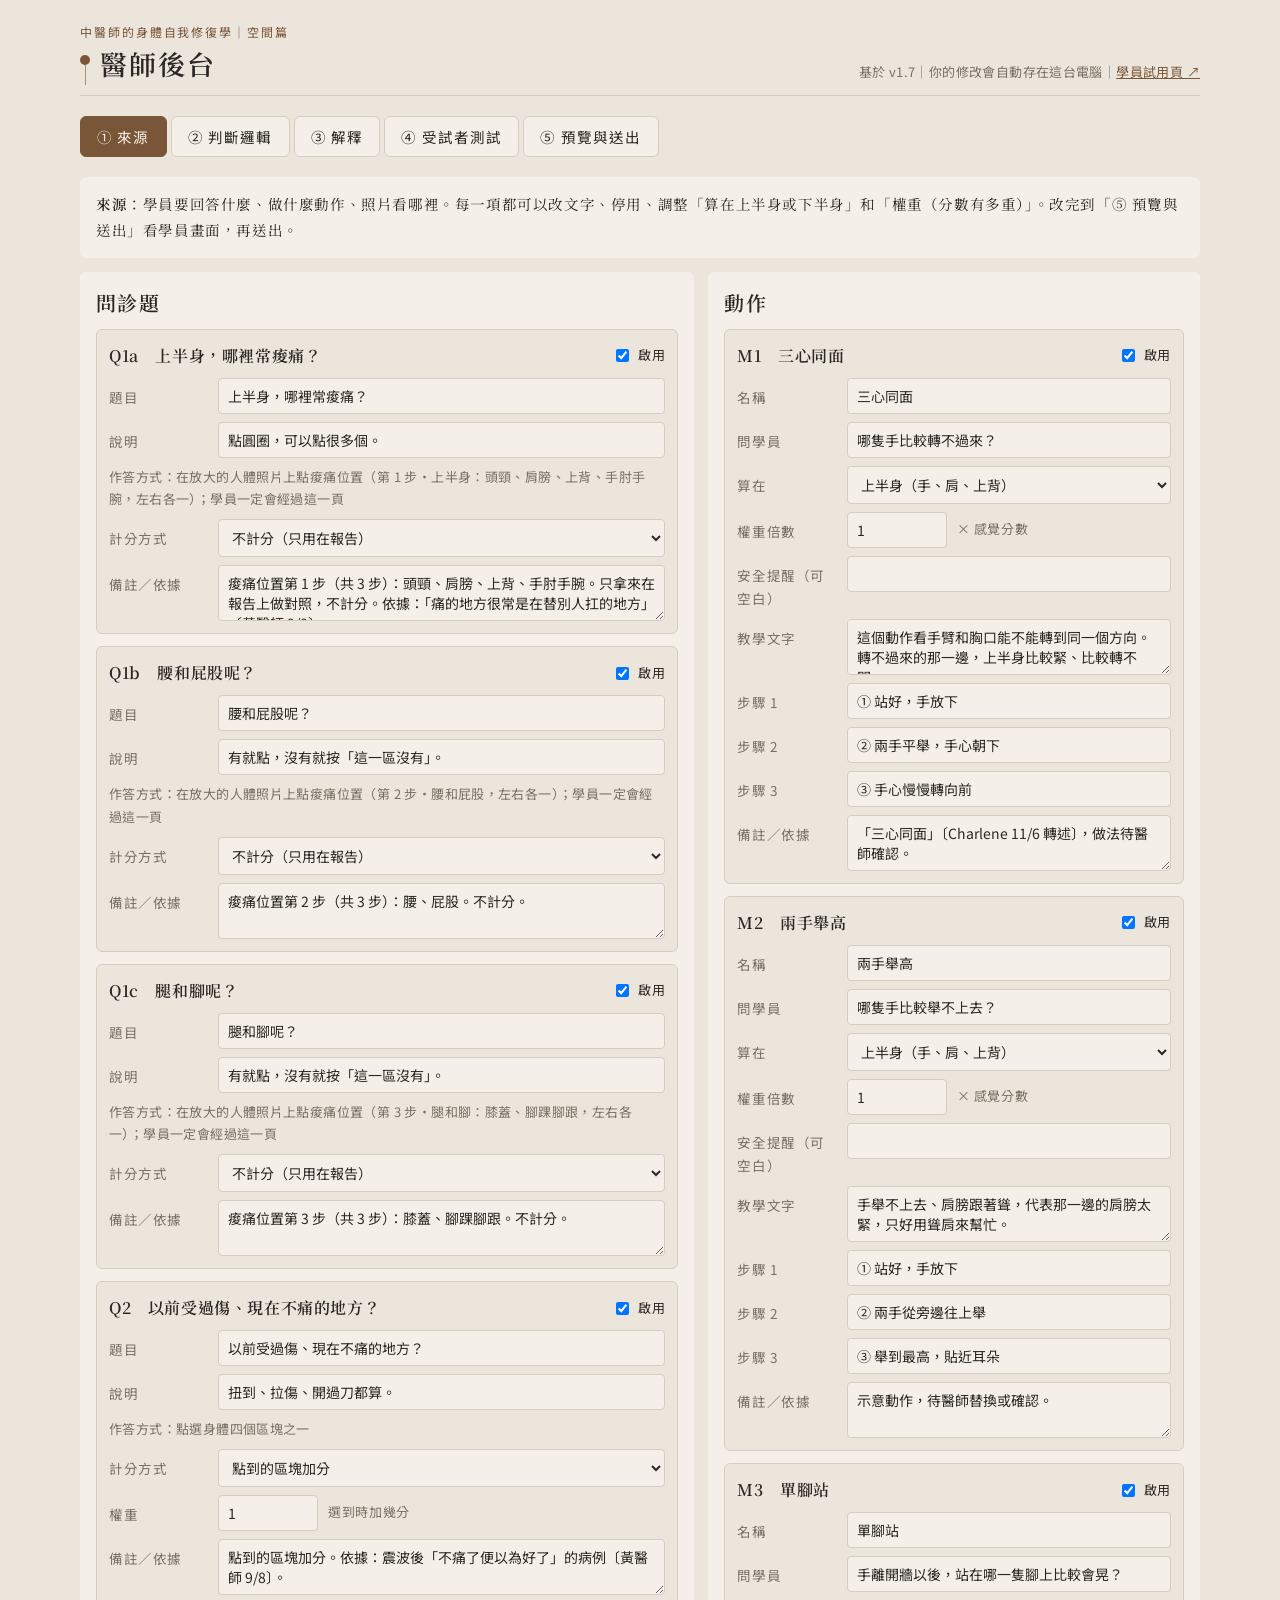
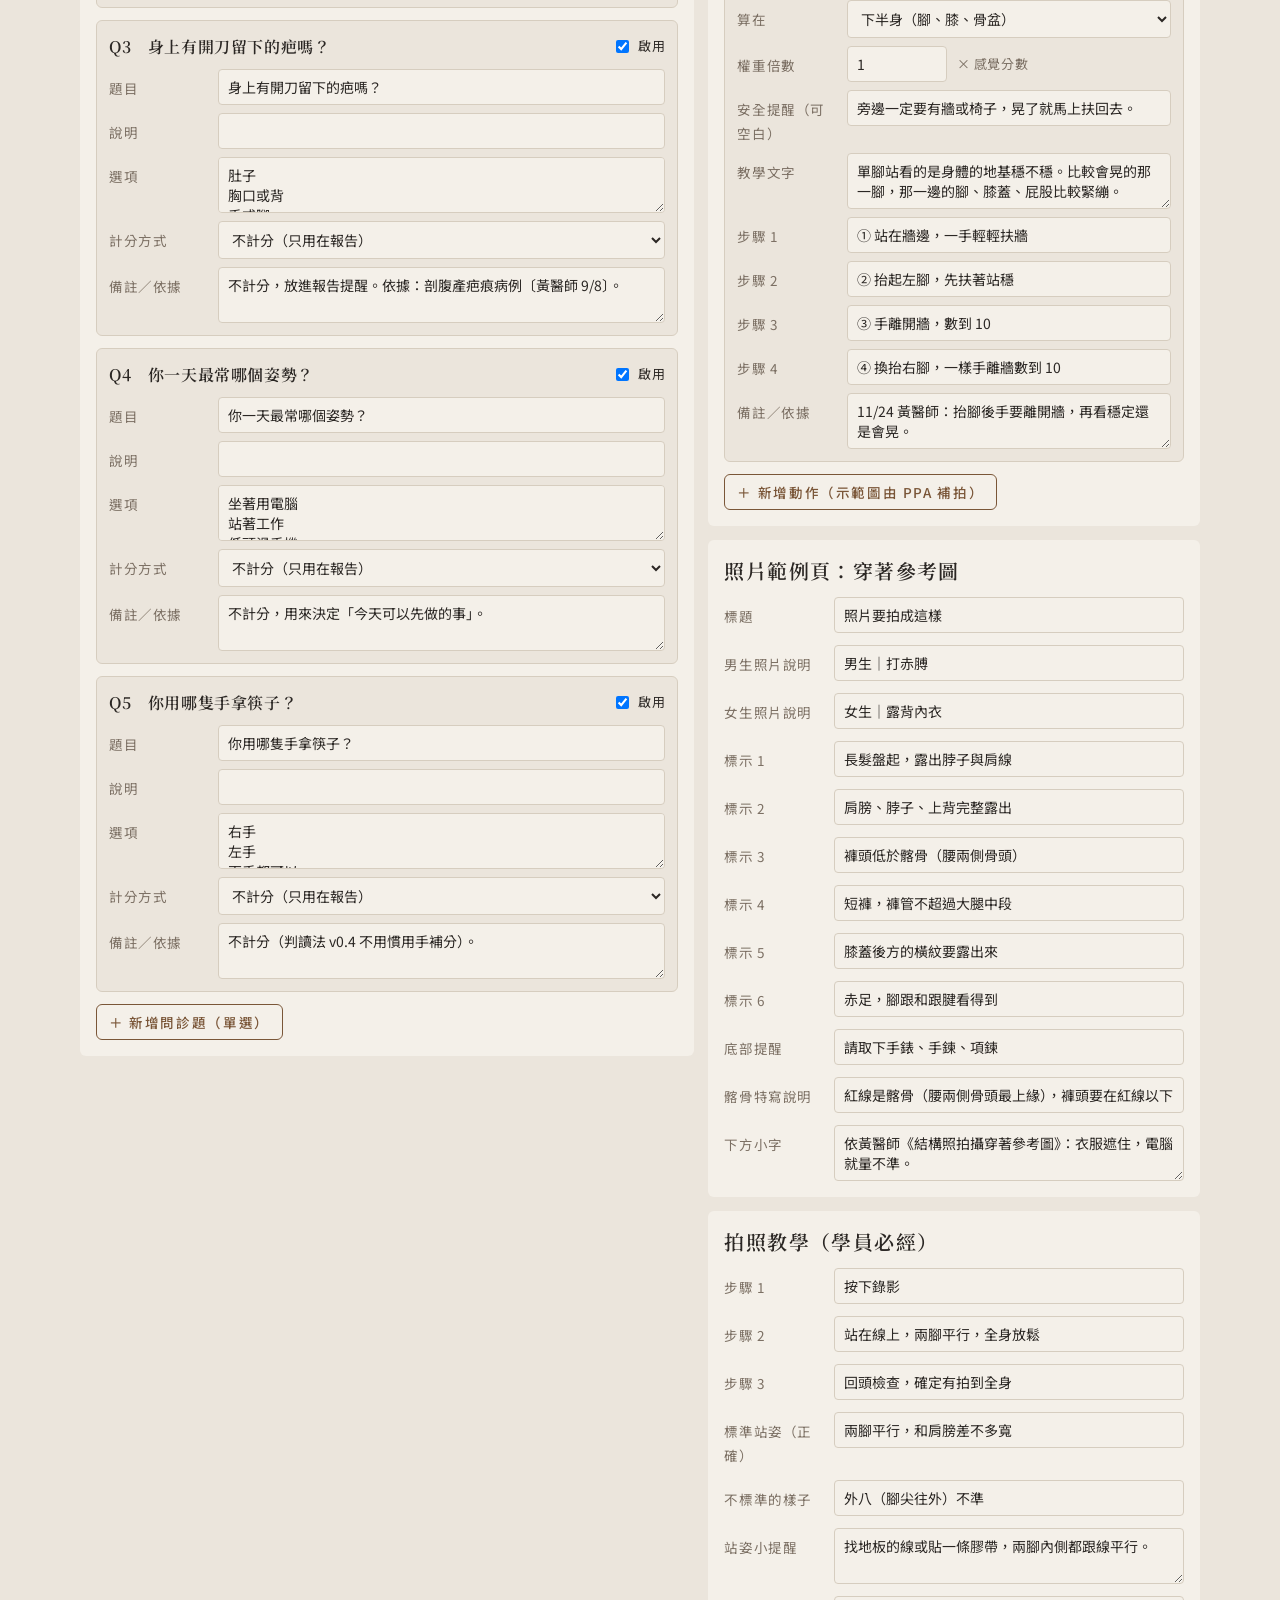
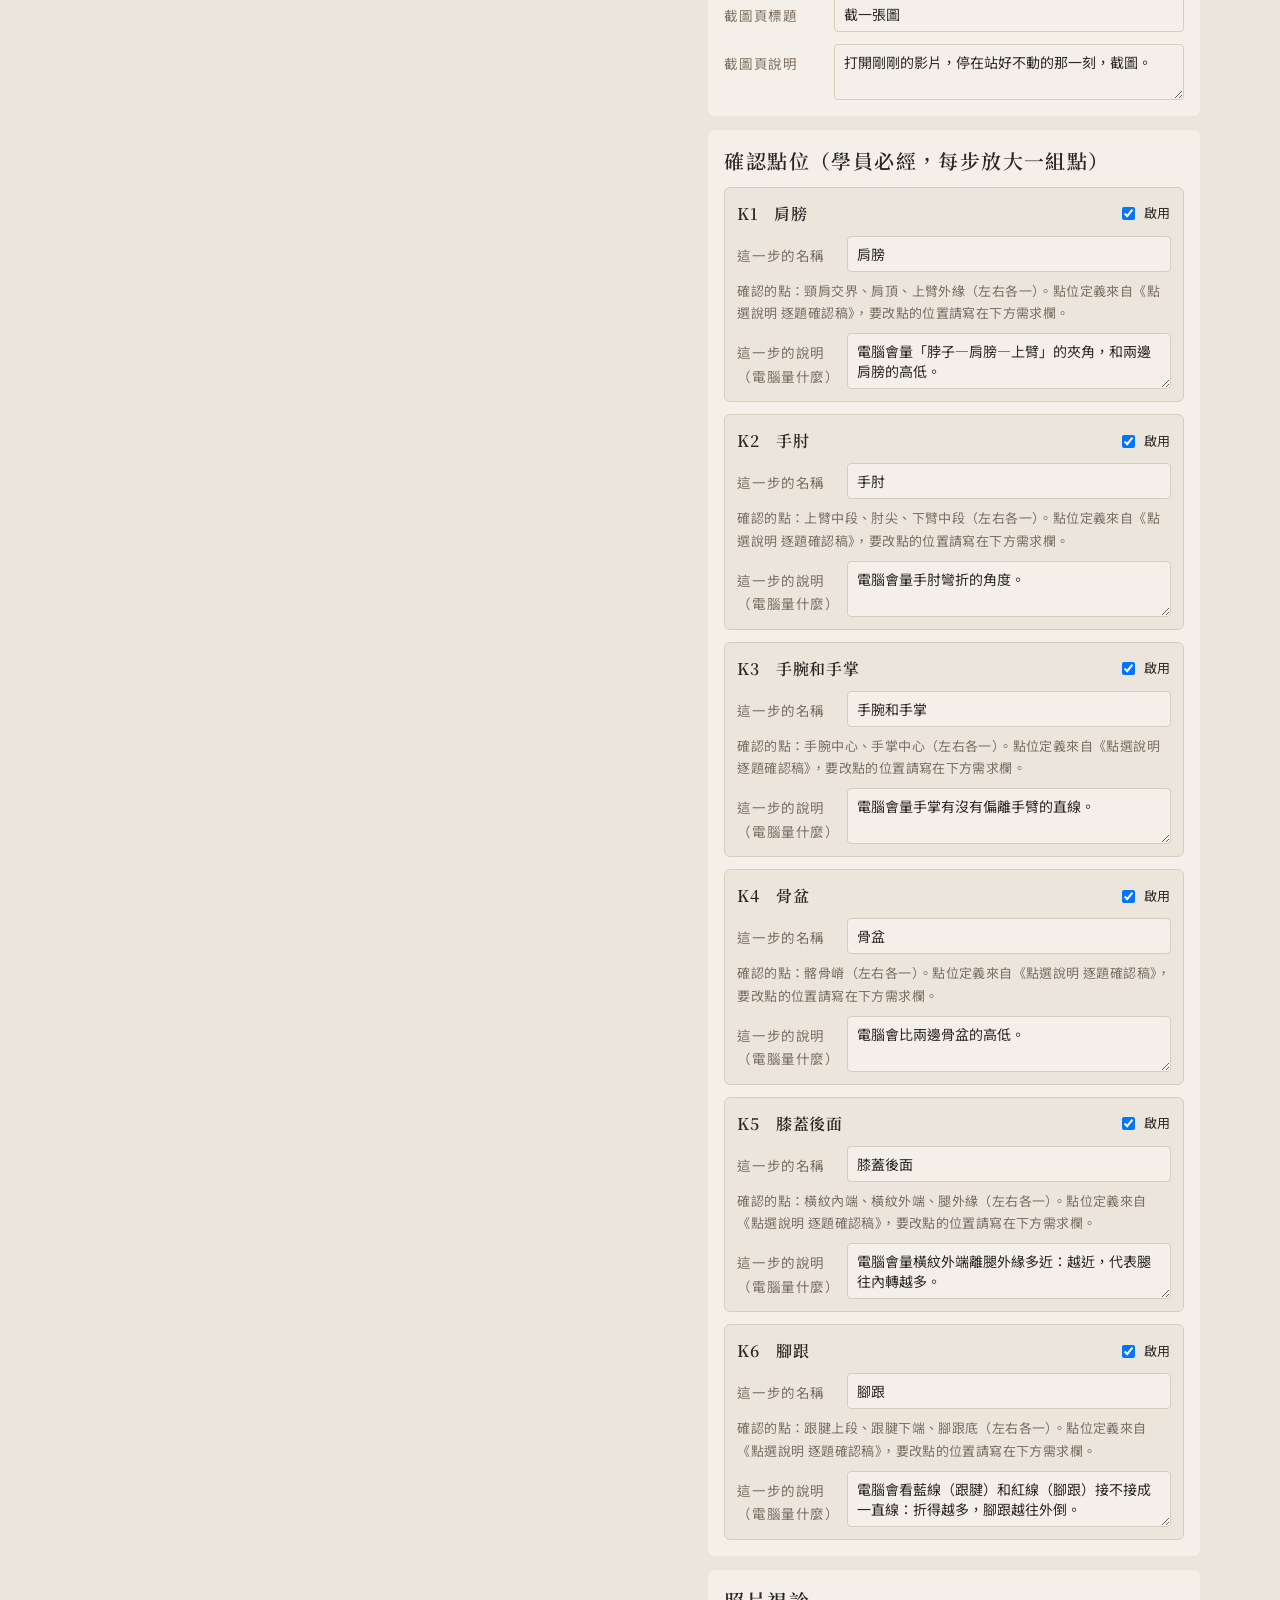
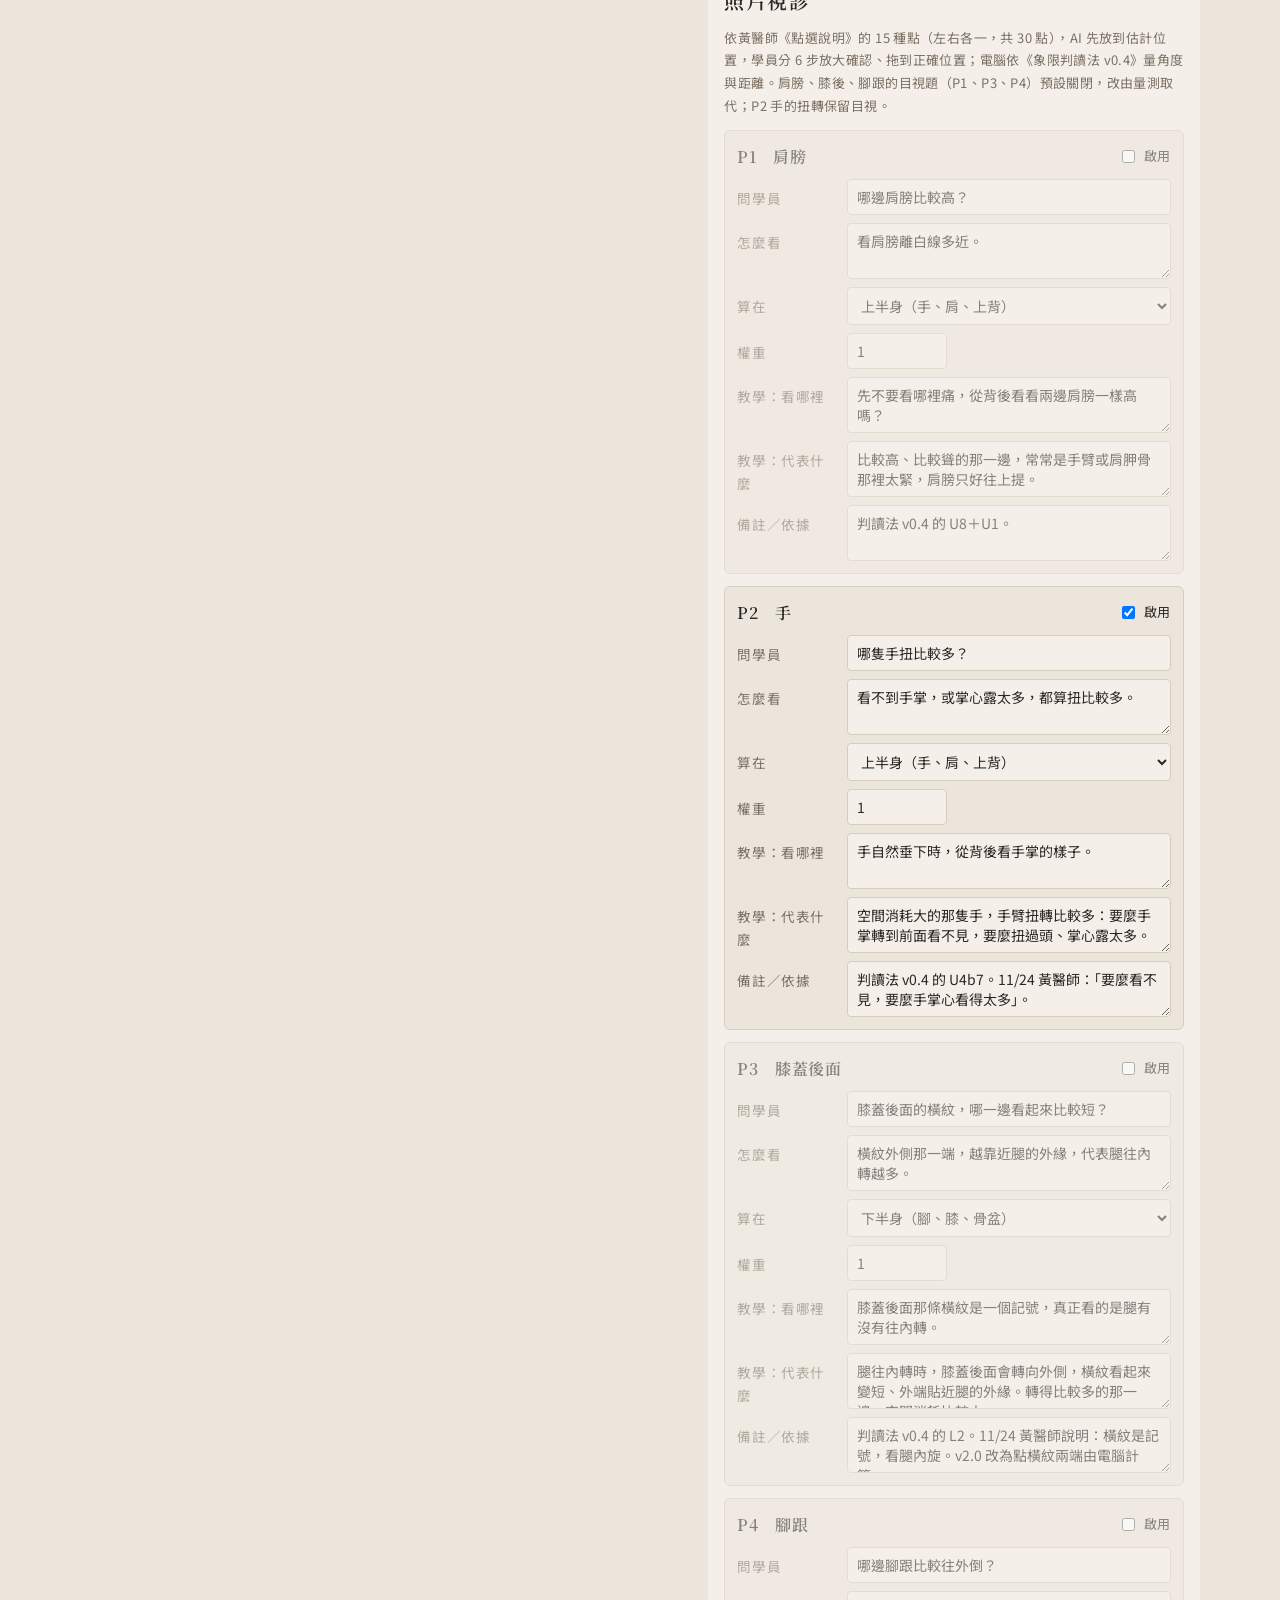
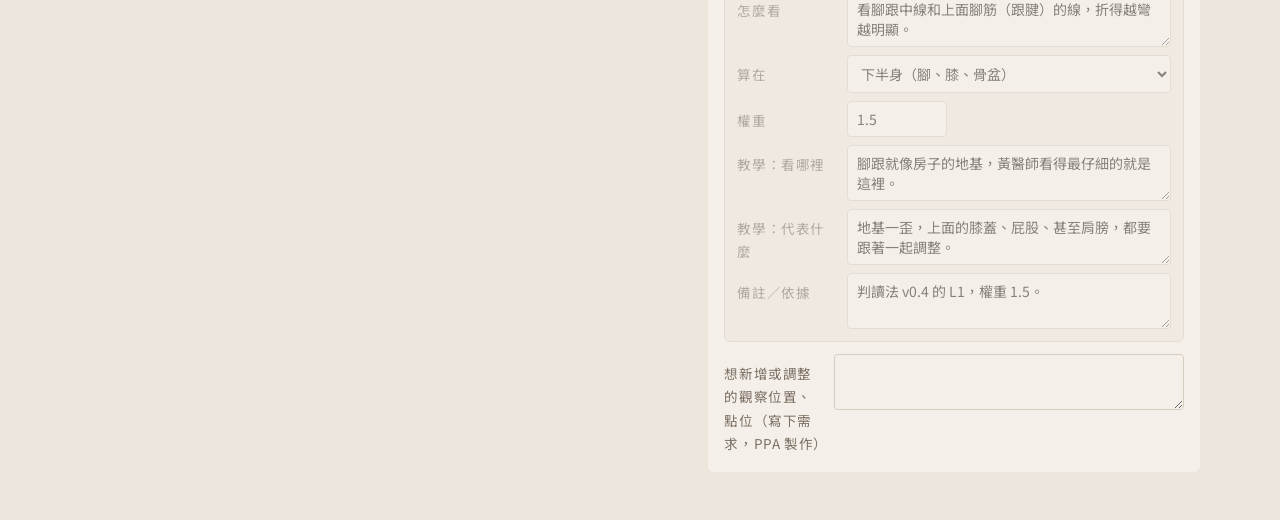
==== commit 2db8cd21: "v1.7：照片範例頁改為真人版穿著參考圖（男女背面＋箭頭標示） Co-Authored-By: Claude Opus 5.5 <noreply@anthropic.com>" ====
--- a/doctor.html
+++ b/doctor.html
@@ -98,7 +98,7 @@
       ${fld('名稱',P+'.name')}${fld('問學員',P+'.ask')}${fld('算在',P+'.half','half')}${fld('權重倍數',P+'.w','num',{hint:'× 感覺分數'})}${fld('安全提醒（可空白）',P+'.safety')}${fld('教學文字',P+'.teach','area')}
       ${(m.frames||[]).map((fr,j)=>fld('步驟 '+(j+1),P+'.frames.'+j+'.1')).join('')}${fld('備註／依據',P+'.note','area')}</div>`; }).join('')}
     <button class="btn ghost small addbtn" data-act="addM">＋ 新增動作（示範圖由 PPA 補拍）</button></div>
-    <div class="sec"><h2>照片範例頁：穿著與拍照檢查清單</h2>${s.dress&&s.dress.checks?fld('髂骨特寫說明','sources.dress.zoomCap')+fld('下方小字','sources.dress.note','area')+s.dress.checks.map((r,j)=>fld('第 '+(j+1)+' 條','sources.dress.checks.'+j)).join(''):''}</div>
+    <div class="sec"><h2>照片範例頁：穿著參考圖</h2>${s.dress&&s.dress.calls?fld('標題','sources.dress.t')+fld('男生照片說明','sources.dress.maleCap')+fld('女生照片說明','sources.dress.femaleCap')+s.dress.calls.map((r,j)=>fld('標示 '+(j+1),'sources.dress.calls.'+j+'.0')).join('')+fld('底部提醒','sources.dress.foot')+fld('髂骨特寫說明','sources.dress.zoomCap')+fld('下方小字','sources.dress.note','area'):''}</div>
     <div class="sec"><h2>拍照教學（學員必經）</h2>
       ${(s.photoSteps||[]).map((st,j)=>fld('步驟 '+(j+1),'sources.photoSteps.'+j+'.1')).join('')}
       ${s.stance?fld('標準站姿（正確）','sources.stance.t')+fld('不標準的樣子','sources.stance.bad')+fld('站姿小提醒','sources.stance.tip','area'):''}${fld('截圖頁標題','sources.photoShot.t')}${fld('截圖頁說明','sources.photoShot.sub','area')}</div>
@@ -177,7 +177,7 @@
 const LBL={tip:'說明',ratio2:'給2分的左右比',ratio1:'給1分的左右比',tilt2:'給2分的傾斜',tilt1:'給1分的傾斜',tiltMax:'無參照最多給',on:'啟用',see:'看哪裡',mean:'代表什麼',end:'最後一句',safety:'安全提醒',items:'三件事',caveat:'提醒',ask:'問學員',tip:'小提醒',max:'上限分數',t:'題目',sub:'說明',o:'選項',name:'名稱',ask:'問學員',how:'怎麼看',half:'算在',w:'權重',teach:'教學文字',see:'教學：看哪裡',mean:'教學：代表什麼',enabled:'啟用',note:'備註',area:'白話區域',say:'一句話結論',unit:'優先章節',todo:'今天可以先做',ch:'章節',why:'為什麼看',mode:'計分方式',minScore:'最低緊繃分數',minAgree:'至少幾種來源同向',minDeg:'角度門檻',photoRequest:'照片點位需求',nightMove:'睡前動作說明',disclaimer:'不是診斷的提醒'};
 function flat(o, pre, out){ if(Array.isArray(o)&&o.length&&typeof o[0]==='object'&&!Array.isArray(o[0])&&o[0].id){ o.forEach(x=>flat(x, pre+'〔'+x.id+'〕', out)); return out; }
   if(o&&typeof o==='object'&&!Array.isArray(o)){ Object.keys(o).forEach(k=>flat(o[k], pre?pre+'.'+k:k, out)); return out; } out[pre]=o; return out; }
-const SEC={dress:'穿著檢查清單',checks:'清單',measure:'照片量測',cues:'量測項目',axes:'四個方向',points:'確認點位',pre:'使用前先知道',stance:'站姿',injuryTodo:'舊傷建議',scarTodo:'疤痕建議',points:'確認點位',photoSteps:'拍照步驟',photoShot:'截圖頁',levels:'分數等級',questions:'問診',moves:'動作',compares:'照片',units:'章節',quadrants:'結論',feelWeight:'感覺分數',aiMeasure:'電腦量角度',fixedTodo:'姿勢建議',feelText:'感覺說明',score:'計分',map:'對應',none:'不明顯',frames:'步驟'};
+const SEC={dress:'穿著參考圖',calls:'標示',measure:'照片量測',cues:'量測項目',axes:'四個方向',points:'確認點位',pre:'使用前先知道',stance:'站姿',injuryTodo:'舊傷建議',scarTodo:'疤痕建議',points:'確認點位',photoSteps:'拍照步驟',photoShot:'截圖頁',levels:'分數等級',questions:'問診',moves:'動作',compares:'照片',units:'章節',quadrants:'結論',feelWeight:'感覺分數',aiMeasure:'電腦量角度',fixedTodo:'姿勢建議',feelText:'感覺說明',score:'計分',map:'對應',none:'不明顯',frames:'步驟'};
 const nice = p => p.replace(/^(sources|logic|explain)\./,'').split('.').map(k=>LBL[k]||SEC[k]||QN[k]||(/^\d+$/.test(k)?'':k)).filter(Boolean).join(' ').replace(/\s+〔/g,'〔').trim();
 const show = v => Array.isArray(v)?v.map(x=>Array.isArray(x)?x[1]:x&&typeof x==='object'?(x.name!=null?x.name+(x.max!=null?'（到 '+x.max+' 分）':''):JSON.stringify(x)):x).join('／'):typeof v==='boolean'?(v?'是':'否'):v==null?'（無）':String(v);
 function diffCfg(a,b){ const A=flat(a,'',{}), B=flat(b,'',{}), keys=[...new Set([...Object.keys(A),...Object.keys(B)])].filter(k=>k!=='version'), out=[];
